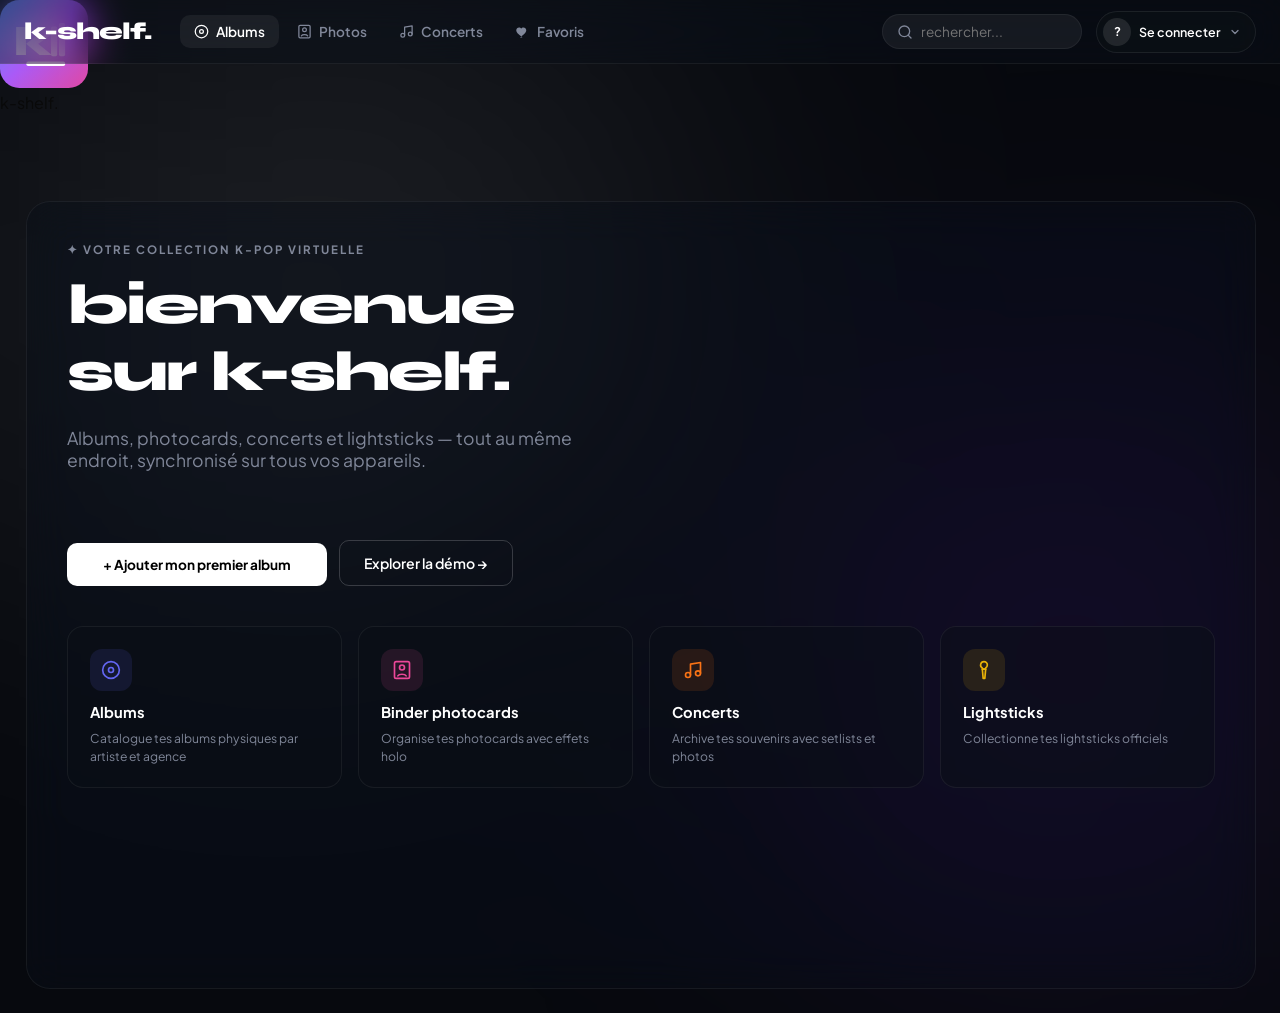
==== index.html @ bcf70cbc "Enhance index.html with SEO and splash screen Added meta tags for SEO and social sharing, including " ====
<!DOCTYPE html>
<html lang="fr">
<head>
  <meta charset="UTF-8">
  <meta name="viewport" content="width=device-width, initial-scale=1.0">
  <title>k-shelf.</title>
  <meta name="description" content="k-shelf — ma collection K-pop virtuelle. Cataloguez vos albums, photocards et concerts, avec vos stats d'écoute et vos badges.">
  <meta name="theme-color" content="#a855f7">

  <!-- Open Graph (aperçu au partage : Discord, WhatsApp, iMessage…) -->
  <meta property="og:type" content="website">
  <meta property="og:title" content="k-shelf.">
  <meta property="og:description" content="Ma collection K-pop virtuelle — albums, photocards, concerts, stats d'écoute et badges.">
  <meta property="og:url" content="https://nonowarwood.github.io/K-Shelf/">
  <meta property="og:image" content="https://nonowarwood.github.io/K-Shelf/Untitled-design.jpeg">
  <meta property="og:site_name" content="k-shelf.">

  <!-- Twitter/X card -->
  <meta name="twitter:card" content="summary_large_image">
  <meta name="twitter:title" content="k-shelf.">
  <meta name="twitter:description" content="Ma collection K-pop virtuelle — albums, photocards, concerts, stats d'écoute et badges.">
  <meta name="twitter:image" content="https://nonowarwood.github.io/K-Shelf/Untitled-design.jpeg">
  <link rel="icon" href="data:image/svg+xml,%3Csvg xmlns='http://www.w3.org/2000/svg' viewBox='0 0 100 100'%3E%3Cdefs%3E%3ClinearGradient id='g' x1='0' y1='0' x2='1' y2='1'%3E%3Cstop offset='0' stop-color='%234f8ef7'/%3E%3Cstop offset='0.5' stop-color='%23a855f7'/%3E%3Cstop offset='1' stop-color='%23e040a0'/%3E%3C/linearGradient%3E%3C/defs%3E%3Crect width='100' height='100' rx='22' fill='url(%23g)'/%3E%3Ctext x='38' y='62' text-anchor='middle' fill='%23fff' font-family='Syne,Arial,sans-serif' font-size='46' font-weight='800'%3Ek%3C/text%3E%3Crect x='58' y='30' width='7' height='34' rx='2' fill='%23fff'/%3E%3Crect x='67' y='26' width='7' height='38' rx='2' fill='%23fff' opacity='0.85'/%3E%3Crect x='30' y='70' width='44' height='5' rx='2' fill='%23fff'/%3E%3C/svg%3E">
  <link href="https://fonts.googleapis.com/css2?family=Plus+Jakarta+Sans:wght@400;500;600;700&family=Syne:wght@700;800&family=Space+Mono:wght@400;700&family=JetBrains+Mono:wght@400;500;700&family=Fraunces:ital,wght@0,300;0,500;0,600;1,400&family=Playfair+Display:wght@500;700;800&display=swap" rel="stylesheet"/>
  <link rel="stylesheet" href="https://unpkg.com/leaflet@1.9.4/dist/leaflet.css"/>
  <script src="https://unpkg.com/leaflet@1.9.4/dist/leaflet.js"></script>
  <link rel="stylesheet" href="style.css">
</head>
<body>

  <!-- ÉCRAN DE CHARGEMENT -->
  <div id="splash-screen">
    <div class="splash-logo">
      <svg viewBox="0 0 100 100" width="88" height="88">
        <defs>
          <linearGradient id="splash-grad" x1="0" y1="0" x2="1" y2="1">
            <stop offset="0" stop-color="#4f8ef7"/>
            <stop offset="0.5" stop-color="#a855f7"/>
            <stop offset="1" stop-color="#e040a0"/>
          </linearGradient>
        </defs>
        <rect width="100" height="100" rx="22" fill="url(#splash-grad)"/>
        <text x="38" y="62" text-anchor="middle" fill="#fff" font-family="Syne,Arial,sans-serif" font-size="46" font-weight="800">k</text>
        <rect x="58" y="30" width="7" height="34" rx="2" fill="#fff"/>
        <rect x="67" y="26" width="7" height="38" rx="2" fill="#fff" opacity="0.85"/>
        <rect x="30" y="70" width="44" height="5" rx="2" fill="#fff"/>
      </svg>
    </div>
    <div class="splash-wordmark">k-shelf.</div>
    <div class="splash-loader"><div class="splash-loader-bar"></div></div>
  </div>

  <!-- AURORA BACKGROUND -->
  <div class="apple-aurora">
    <div class="aurora-blob blob-agency"></div>
    <div class="aurora-blob blob-ambient"></div>
  </div>

  <!-- BOUTON RECHERCHE MOBILE -->
  <button class="mobile-search-btn" id="mobile-search-btn" onclick="toggleMobileSearch()">🔍</button>
  <div class="mobile-search-overlay" id="mobile-search-overlay">
    <input type="text" id="mobile-search-input" data-i18n-placeholder="sidebar.search" placeholder="rechercher un album, un artiste..." oninput="handleSearch(); document.getElementById('album-search').value=this.value;">
    <button onclick="toggleMobileSearch()">✕</button>
  </div>

  <!-- HEADER HORIZONTAL -->
  <header class="app-header" id="app-header">
    <div class="header-left">
      <div class="header-logo" onclick="showHome()">k-shelf.</div>
      <nav class="header-tabs" id="header-tabs">
        <button class="header-tab" data-tab="albums" onclick="switchSidebarTab('albums')">
          <svg viewBox="0 0 24 24" width="15" height="15" fill="none" stroke="currentColor" stroke-width="2" stroke-linecap="round" stroke-linejoin="round"><circle cx="12" cy="12" r="10"/><circle cx="12" cy="12" r="3"/></svg>
          Albums
        </button>
        <button class="header-tab" data-tab="photocards" onclick="switchSidebarTab('photocards')">
          <svg viewBox="0 0 24 24" width="15" height="15" fill="none" stroke="currentColor" stroke-width="2" stroke-linecap="round" stroke-linejoin="round"><rect x="3" y="2" width="18" height="20" rx="2"/><circle cx="12" cy="9" r="3"/><path d="M7 19c1.5-2.5 8.5-2.5 10 0"/></svg>
          Photos
        </button>
        <button class="header-tab" data-tab="concerts" onclick="switchSidebarTab('concerts')">
          <svg viewBox="0 0 24 24" width="15" height="15" fill="none" stroke="currentColor" stroke-width="2" stroke-linecap="round" stroke-linejoin="round"><path d="M9 18V5l12-2v13"/><circle cx="6" cy="18" r="3"/><circle cx="18" cy="16" r="3"/></svg>
          Concerts
        </button>
        <button class="header-tab" data-tab="favorites" onclick="switchSidebarTab('favorites')">
          <svg viewBox="0 0 24 24" width="15" height="15" fill="currentColor"><path d="M12 21.593c-.525-.445-4.783-4.144-6.622-5.672-1.839-1.529-3.378-3.538-3.378-6.021 0-2.583 2.099-4.5 4.5-4.5 1.485 0 2.886.699 3.5 1.706.614-1.007 2.015-1.706 3.5-1.706 2.401 0 4.5 1.917 4.5 4.5 0 2.483-1.539 4.492-3.378 6.021-1.839 1.528-6.097 5.227-6.622 5.672z"/></svg>
          Favoris
        </button>
        <button class="header-tab spotify-feature" data-tab="stats" onclick="showStats()">
          <svg viewBox="0 0 24 24" width="15" height="15" fill="none" stroke="currentColor" stroke-width="2" stroke-linecap="round" stroke-linejoin="round"><line x1="18" y1="20" x2="18" y2="10"/><line x1="12" y1="20" x2="12" y2="4"/><line x1="6" y1="20" x2="6" y2="14"/></svg>
          Stats
        </button>
      </nav>
    </div>

    <div class="header-right">
      <div class="header-search">
        <svg viewBox="0 0 24 24" width="16" height="16" fill="none" stroke="currentColor" stroke-width="2" stroke-linecap="round" stroke-linejoin="round"><circle cx="11" cy="11" r="8"/><path d="m21 21-4.35-4.35"/></svg>
        <input type="text" id="header-search-input" placeholder="rechercher..." oninput="document.getElementById('album-search').value=this.value; handleSearch();"/>
      </div>

      <div class="topbar" id="topbar">
        <div class="profile-dropdown-wrap">
          <button class="profile-btn" id="profile-btn" onclick="toggleProfileDropdown()">
            <div class="profile-avatar" id="profile-avatar-btn">
              <span id="profile-avatar-letter">?</span>
              <img id="profile-avatar-img" src="" alt="" style="display:none">
            </div>
            <span class="profile-name-label" id="profile-name-label">Se connecter</span>
            <svg class="profile-dropdown-chevron" width="12" height="12" viewBox="0 0 24 24" fill="none" stroke="currentColor" stroke-width="2.5" stroke-linecap="round" stroke-linejoin="round"><polyline points="6 9 12 15 18 9"/></svg>
          </button>

          <!-- DROPDOWN MENU -->
          <div class="profile-dropdown-menu" id="profile-dropdown-menu">
        <button class="dropdown-item" onclick="document.getElementById('profile-dropdown-menu').classList.remove('visible'); document.getElementById('profile-modal-overlay').classList.add('visible'); if(window.loadProfileExtraIntoForm) loadProfileExtraIntoForm(); if(window.renderKprofileStats) renderKprofileStats();">
          <svg class="dropdown-item-icon" viewBox="0 0 24 24" width="16" height="16" fill="none" stroke="currentColor" stroke-width="2" stroke-linecap="round" stroke-linejoin="round"><path d="M20 21v-2a4 4 0 0 0-4-4H8a4 4 0 0 0-4 4v2"/><circle cx="12" cy="7" r="4"/></svg>
          <span data-i18n="dropdown.profile">Mon profil</span>
        </button>
        <button class="dropdown-item" onclick="document.getElementById('profile-dropdown-menu').classList.remove('visible'); document.getElementById('settings-overlay').classList.add('visible'); if(window.updateSettingsUI) updateSettingsUI();">
          <svg class="dropdown-item-icon" viewBox="0 0 24 24" width="16" height="16" fill="none" stroke="currentColor" stroke-width="2" stroke-linecap="round" stroke-linejoin="round"><circle cx="12" cy="12" r="3"/><path d="M19.4 15a1.65 1.65 0 0 0 .33 1.82l.06.06a2 2 0 0 1-2.83 2.83l-.06-.06a1.65 1.65 0 0 0-1.82-.33 1.65 1.65 0 0 0-1 1.51V21a2 2 0 0 1-4 0v-.09A1.65 1.65 0 0 0 9 19.4a1.65 1.65 0 0 0-1.82.33l-.06.06a2 2 0 0 1-2.83-2.83l.06-.06A1.65 1.65 0 0 0 4.68 15a1.65 1.65 0 0 0-1.51-1H3a2 2 0 0 1 0-4h.09A1.65 1.65 0 0 0 4.6 9a1.65 1.65 0 0 0-.33-1.82l-.06-.06a2 2 0 0 1 2.83-2.83l.06.06A1.65 1.65 0 0 0 9 4.68a1.65 1.65 0 0 0 1-1.51V3a2 2 0 0 1 4 0v.09a1.65 1.65 0 0 0 1 1.51 1.65 1.65 0 0 0 1.82-.33l.06-.06a2 2 0 0 1 2.83 2.83l-.06.06A1.65 1.65 0 0 0 19.4 9a1.65 1.65 0 0 0 1.51 1H21a2 2 0 0 1 0 4h-.09a1.65 1.65 0 0 0-1.51 1z"/></svg>
          <span data-i18n="dropdown.settings">Paramètres</span>
        </button>
        <div class="dropdown-divider"></div>
        <button class="dropdown-item dropdown-item-danger" onclick="document.getElementById('profile-dropdown-menu').classList.remove('visible'); if(window.signOutUser) signOutUser();">
          <svg class="dropdown-item-icon" viewBox="0 0 24 24" width="16" height="16" fill="none" stroke="currentColor" stroke-width="2" stroke-linecap="round" stroke-linejoin="round"><path d="M9 21H5a2 2 0 0 1-2-2V5a2 2 0 0 1 2-2h4"/><polyline points="16 17 21 12 16 7"/><line x1="21" y1="12" x2="9" y2="12"/></svg>
          <span data-i18n="dropdown.signout">Se déconnecter</span>
        </button>
      </div>
    </div>

    <!-- Bouton connexion (visible seulement si non connecté) -->
    <div class="topbar-logged-out" id="topbar-logged-out">
      <button class="topbar-settings-btn" onclick="openSettings()" title="Paramètres">
        <svg width="16" height="16" viewBox="0 0 24 24" fill="none" stroke="currentColor" stroke-width="2" stroke-linecap="round" stroke-linejoin="round">
          <circle cx="12" cy="12" r="3"/><path d="M19.4 15a1.65 1.65 0 0 0 .33 1.82l.06.06a2 2 0 0 1-2.83 2.83l-.06-.06a1.65 1.65 0 0 0-1.82-.33 1.65 1.65 0 0 0-1 1.51V21a2 2 0 0 1-4 0v-.09A1.65 1.65 0 0 0 9 19.4a1.65 1.65 0 0 0-1.82.33l-.06.06a2 2 0 0 1-2.83-2.83l.06-.06A1.65 1.65 0 0 0 4.68 15a1.65 1.65 0 0 0-1.51-1H3a2 2 0 0 1 0-4h.09A1.65 1.65 0 0 0 4.6 9a1.65 1.65 0 0 0-.33-1.82l-.06-.06a2 2 0 0 1 2.83-2.83l.06.06A1.65 1.65 0 0 0 9 4.68a1.65 1.65 0 0 0 1-1.51V3a2 2 0 0 1 4 0v.09a1.65 1.65 0 0 0 1 1.51 1.65 1.65 0 0 0 1.82-.33l.06-.06a2 2 0 0 1 2.83 2.83l-.06.06A1.65 1.65 0 0 0 19.4 9a1.65 1.65 0 0 0 1.51 1H21a2 2 0 0 1 0 4h-.09a1.65 1.65 0 0 0-1.51 1z"/>
        </svg>
      </button>
      <button class="google-signin-topbar-btn" onclick="(window.signInWithGoogle||function(){setTimeout(()=>window.signInWithGoogle&&window.signInWithGoogle(),800)})()">Se connecter</button>
    </div>

  </header>

  <!-- APP SHELL -->
  <div class="app-fullscreen">

    <!-- SIDEBAR -->
    <aside class="sidebar glass-panel">
      <div class="sidebar-header" onclick="showDashboard()">
        <h1>k-shelf.</h1>
        <p data-i18n="sidebar.subtitle">ma collection virtuelle</p>
      </div>
      <div class="search-box">
        <input type="text" id="album-search" placeholder="rechercher un album, un artiste..." oninput="handleSearch()"/>
      </div>
      <nav class="agency-list" id="sidebar-nav"></nav>
      <div class="mini-player spotify-feature">
        <div class="player-body">
          <div class="player-icon-wrapper">
            <img id="player-cover" src="" alt="Cover" style="display:none; width:100%; height:100%; object-fit:cover; border-radius:8px;">
            <span id="player-emoji">
              <svg width="20" height="20" viewBox="0 0 24 24" fill="none" stroke="currentColor" stroke-width="2" stroke-linecap="round" stroke-linejoin="round"><path d="M9 18V5l12-2v13"/><circle cx="6" cy="18" r="3"/><circle cx="18" cy="16" r="3"/></svg>
            </span>
          </div>
          <div class="player-track-info">
            <span class="track-status" id="track-status">Lecteur Hors-Ligne</span>
            <span class="track-title" id="player-title">Aucun morceau sélectionné</span>
          </div>
        </div>
        <div class="player-progress">
          <div class="progress-bar" id="progress-bar"></div>
        </div>
        <div class="player-controls">
          <button class="player-btn" id="btn-prev" title="Précédent">
            <svg width="16" height="16" viewBox="0 0 24 24" fill="currentColor"><path d="M6 6h2v12H6zm3.5 6l8.5 6V6z"/></svg>
          </button>
          <button class="player-btn play" id="btn-play" title="Lecture">
            <svg id="play-icon" width="18" height="18" viewBox="0 0 24 24" fill="currentColor"><path d="M8 5v14l11-7z"/></svg>
            <svg id="pause-icon" width="18" height="18" viewBox="0 0 24 24" fill="currentColor" style="display:none"><path d="M6 5h4v14H6zm8 0h4v14h-4z"/></svg>
          </button>
          <button class="player-btn" id="btn-next" title="Suivant">
            <svg width="16" height="16" viewBox="0 0 24 24" fill="currentColor"><path d="M16 18h2V6h-2zM6 18l8.5-6L6 6z"/></svg>
          </button>
        </div>
        <button id="spotify-connect-btn" class="spotify-btn" onclick="loginSpotify()">
          <svg width="15" height="15" viewBox="0 0 24 24" fill="currentColor" style="flex-shrink:0"><path d="M12 0C5.4 0 0 5.4 0 12s5.4 12 12 12 12-5.4 12-12S18.66 0 12 0zm5.52 17.34c-.24.36-.66.48-1.02.24-2.82-1.74-6.36-2.1-10.56-1.14-.42.12-.78-.18-.9-.54-.12-.42.18-.78.54-.9 4.56-1.02 8.52-.6 11.64 1.32.42.18.48.66.3 1.02zm1.44-3.3c-.3.42-.84.6-1.26.3-3.24-1.98-8.16-2.58-11.94-1.38-.48.12-1.02-.12-1.14-.6-.12-.48.12-1.02.6-1.14 4.38-1.32 9.78-.66 13.5 1.62.36.18.54.78.24 1.2zm.12-3.36C15.24 8.4 8.82 8.16 5.1 9.3c-.6.18-1.2-.18-1.38-.72-.18-.6.18-1.2.72-1.38 4.32-1.32 11.4-1.02 15.9 1.62.54.3.72 1.02.42 1.56-.3.42-1.02.6-1.56.36z"/></svg>
          <span id="spotify-btn-label">connexion spotify</span>
        </button>
      </div>
    </aside>

    <!-- MAIN CONTENT -->
    <main class="main-content glass-panel" id="main-content"></main>

  </div>

  <!-- PAGE PROFIL (style Kpopping) -->
  <div id="profile-modal-overlay" class="profile-page-overlay">

    <!-- État non connecté -->
    <div id="profile-logged-out" class="profile-page-center">
      <button class="profile-page-close" onclick="closeProfileModal()">✕</button>

      <div class="signin-card">
        <div class="signin-logo">k-shelf.</div>
        <h2 class="signin-title">Bienvenue</h2>
        <p class="signin-sub">Connecte-toi pour retrouver ta collection synchronisée sur tous tes appareils.</p>

        <button class="signin-google-btn" onclick="(window.signInWithGoogle||function(){setTimeout(()=>window.signInWithGoogle&&window.signInWithGoogle(),800)})()">
          <svg width="20" height="20" viewBox="0 0 18 18" xmlns="http://www.w3.org/2000/svg">
            <path d="M17.64 9.2c0-.637-.057-1.251-.164-1.84H9v3.481h4.844c-.209 1.125-.843 2.078-1.796 2.717v2.258h2.908c1.702-1.567 2.684-3.874 2.684-6.615z" fill="#4285F4"/>
            <path d="M9 18c2.43 0 4.467-.806 5.956-2.18l-2.908-2.259c-.806.54-1.837.86-3.048.86-2.344 0-4.328-1.584-5.036-3.711H.957v2.332A8.997 8.997 0 0 0 9 18z" fill="#34A853"/>
            <path d="M3.964 10.71A5.41 5.41 0 0 1 3.682 9c0-.593.102-1.17.282-1.71V4.958H.957A8.996 8.996 0 0 0 0 9c0 1.452.348 2.827.957 4.042l3.007-2.332z" fill="#FBBC05"/>
            <path d="M9 3.58c1.321 0 2.508.454 3.44 1.345l2.582-2.58C13.463.891 11.426 0 9 0A8.997 8.997 0 0 0 .957 4.958L3.964 7.29C4.672 5.163 6.656 3.58 9 3.58z" fill="#EA4335"/>
          </svg>
          Continuer avec Google
        </button>

        <p class="signin-footer">En te connectant, ta collection est sauvegardée en sécurité et synchronisée automatiquement.</p>
      </div>
    </div>

    <!-- État connecté — style Kpopping -->
    <div id="profile-logged-in" class="kprofile-page profile-hidden">

      <button class="profile-page-close kprofile-close" onclick="closeProfileModal()"><span data-i18n="profile.close">✕ Fermer</span></button>

      <!-- Bannière gradient (adaptative au thème) -->
      <div class="kprofile-banner"></div>

      <div class="kprofile-body">

        <!-- COLONNE GAUCHE -->
        <div class="kprofile-left">

          <div class="kprofile-identity-card">
            <div class="kprofile-avatar-wrap">
              <div class="profile-avatar-large" id="profile-avatar-large">
                <span id="profile-large-letter"></span>
                <img id="profile-large-img" src="" alt="" style="display:none; width:100%; height:100%; object-fit:cover; border-radius:16px;">
              </div>
              <label class="kprofile-avatar-edit" for="profile-photo-input">✎</label>
              <input type="file" id="profile-photo-input" accept="image/*" style="display:none" onchange="uploadProfilePhoto(this)">
            </div>

            <input type="text" id="profile-pseudo-input" class="kprofile-name-input" placeholder="Ton pseudo">
            <p class="kprofile-email" id="profile-email-display-text"></p>
            <input type="text" id="profile-email-display" style="display:none">

            <div class="kprofile-fav-row">
              <div class="kprofile-fav-item">
                <span class="kprofile-fav-label">Groupe favori</span>
                <input type="text" id="profile-fav-group" placeholder="NewJeans">
              </div>
              <div class="kprofile-fav-item">
                <span class="kprofile-fav-label">Album favori</span>
                <input type="text" id="profile-fav-album" placeholder="How Sweet">
              </div>
            </div>
          </div>

          <!-- Biases -->
          <div class="kprofile-card">
            <div class="kprofile-card-header">
              <svg class="kprofile-card-icon" viewBox="0 0 24 24" width="18" height="18" fill="#FF5C8A"><path d="M12 21.593c-.525-.445-4.783-4.144-6.622-5.672-1.839-1.529-3.378-3.538-3.378-6.021 0-2.583 2.099-4.5 4.5-4.5 1.485 0 2.886.699 3.5 1.706.614-1.007 2.015-1.706 3.5-1.706 2.401 0 4.5 1.917 4.5 4.5 0 2.483-1.539 4.492-3.378 6.021-1.839 1.528-6.097 5.227-6.622 5.672z"/></svg>
              <span class="kprofile-card-title">Mes biases</span>
              <span class="kprofile-card-count" id="biases-count">0/6</span>
            </div>
            <div id="biases-grid" class="biases-grid"></div>
            <div class="bias-add-row">
              <input type="text" id="bias-name-input" placeholder="Nom (ex: Minji)">
              <input type="text" id="bias-group-input" placeholder="Groupe (ex: NewJeans)">
              <button class="concert-add-url-btn" onclick="addBias()">+ Ajouter</button>
            </div>
          </div>

        </div>

        <!-- COLONNE DROITE -->
        <div class="kprofile-right">

          <!-- Réseaux sociaux -->
          <div class="kprofile-card">
            <div class="kprofile-card-header">
              <svg class="kprofile-card-icon" viewBox="0 0 24 24" width="18" height="18" fill="none" stroke="#6b7280" stroke-width="2" stroke-linecap="round" stroke-linejoin="round"><path d="M10 13a5 5 0 0 0 7.54.54l3-3a5 5 0 0 0-7.07-7.07l-1.72 1.71"/><path d="M14 11a5 5 0 0 0-7.54-.54l-3 3a5 5 0 0 0 7.07 7.07l1.71-1.71"/></svg>
              <span class="kprofile-card-title">Réseaux sociaux</span>
            </div>
            <div class="kprofile-socials-grid">
              <div class="kprofile-social-item">
                <span class="kprofile-social-icon kprofile-icon-yt">
                  <svg viewBox="0 0 24 24" width="14" height="14" fill="#FF0000"><path d="M23.498 6.186a3.016 3.016 0 0 0-2.122-2.136C19.505 3.545 12 3.545 12 3.545s-7.505 0-9.377.505A3.017 3.017 0 0 0 .502 6.186C0 8.07 0 12 0 12s0 3.93.502 5.814a3.016 3.016 0 0 0 2.122 2.136c1.871.505 9.376.505 9.376.505s7.505 0 9.377-.505a3.015 3.015 0 0 0 2.122-2.136C24 15.93 24 12 24 12s0-3.93-.502-5.814zM9.545 15.568V8.432L15.818 12l-6.273 3.568z"/></svg>
                </span>
                <input type="text" id="profile-youtube" placeholder="@nonowarwood">
              </div>
              <div class="kprofile-social-item">
                <span class="kprofile-social-icon kprofile-icon-tt">
                  <svg viewBox="0 0 24 24" width="14" height="14" fill="currentColor"><path d="M19.59 6.69a4.83 4.83 0 0 1-3.77-4.25V2h-3.45v13.67a2.89 2.89 0 0 1-2.88 2.5 2.89 2.89 0 0 1-2.89-2.89 2.89 2.89 0 0 1 2.89-2.89c.28 0 .54.04.79.1V9.01a6.28 6.28 0 0 0-.79-.05 6.34 6.34 0 0 0-6.34 6.34 6.34 6.34 0 0 0 6.34 6.34 6.34 6.34 0 0 0 6.33-6.34V8.83a8.16 8.16 0 0 0 4.77 1.52V6.9a4.85 4.85 0 0 1-1-.21z"/></svg>
                </span>
                <input type="text" id="profile-tiktok" placeholder="@nonowarwood">
              </div>
              <div class="kprofile-social-item">
                <span class="kprofile-social-icon kprofile-icon-pin">
                  <svg viewBox="0 0 24 24" width="14" height="14" fill="#E60023"><path d="M12 0C5.373 0 0 5.373 0 12c0 5.084 3.163 9.426 7.627 11.174-.105-.949-.2-2.405.042-3.441.218-.937 1.407-5.965 1.407-5.965s-.359-.719-.359-1.782c0-1.668.967-2.914 2.171-2.914 1.023 0 1.518.769 1.518 1.69 0 1.029-.655 2.568-.994 3.995-.283 1.194.599 2.169 1.777 2.169 2.133 0 3.772-2.249 3.772-5.495 0-2.873-2.064-4.882-5.012-4.882-3.414 0-5.418 2.561-5.418 5.207 0 1.031.397 2.138.893 2.738a.36.36 0 0 1 .083.345l-.333 1.36c-.053.22-.174.267-.402.161-1.499-.698-2.436-2.889-2.436-4.649 0-3.785 2.75-7.262 7.929-7.262 4.163 0 7.398 2.967 7.398 6.931 0 4.136-2.607 7.464-6.227 7.464-1.216 0-2.359-.632-2.75-1.378l-.748 2.853c-.271 1.043-1.002 2.35-1.492 3.146C9.57 23.812 10.763 24 12 24c6.627 0 12-5.373 12-12S18.627 0 12 0z"/></svg>
                </span>
                <input type="text" id="profile-pinterest" placeholder="nonowarwood">
              </div>
              <div class="kprofile-social-item">
                <span class="kprofile-social-icon kprofile-icon-kp">
                  <svg viewBox="0 0 24 24" width="14" height="14" fill="none"><circle cx="12" cy="12" r="12" fill="#FF5C8A"/><path d="M7 12.5c0-2.76 2.24-5 5-5s5 2.24 5 5-2.24 5-5 5-5-2.24-5-5z" fill="#fff" opacity=".9"/><circle cx="12" cy="12.5" r="2.2" fill="#FF5C8A"/></svg>
                </span>
                <input type="text" id="profile-kpopping" placeholder="nonowarwood">
              </div>
            </div>
          </div>

          <!-- Stats -->
          <div class="kprofile-card">
            <div class="kprofile-card-header">
              <svg class="kprofile-card-icon" viewBox="0 0 24 24" width="18" height="18" fill="none" stroke="#6b7280" stroke-width="2" stroke-linecap="round" stroke-linejoin="round"><line x1="18" y1="20" x2="18" y2="10"/><line x1="12" y1="20" x2="12" y2="4"/><line x1="6" y1="20" x2="6" y2="14"/></svg>
              <span class="kprofile-card-title">Ma collection</span>
            </div>
            <div class="kprofile-stats-grid" id="kprofile-stats-grid"></div>
          </div>

        </div>
      </div>

      <!-- Bouton sauvegarder flottant -->
      <div class="kprofile-save-bar">
        <button class="add-submit-btn" onclick="saveProfile()"><span data-i18n="profile.save">Sauvegarder les modifications</span></button>
      </div>

    </div>
  </div>

    <!-- MODAL AJOUT ALBUM -->
  <div id="add-modal-overlay" class="add-modal-overlay" onclick="closeAddModal(event)">
    <div class="add-modal glass-panel">
      <button class="modal-close" onclick="closeAddModal()">✕</button>
      <h2 class="add-modal-title">Ajouter un album</h2>
      <div class="add-form">
        <div class="add-form-group">
          <label>Titre de l'album *</label>
          <input type="text" id="add-title" placeholder="NewJeans - How Sweet (Minji ver.)">
        </div>
        <div class="add-form-row">
          <div class="add-form-group">
            <label>Artiste *</label>
            <input type="text" id="add-artist" placeholder="NewJeans">
          </div>
          <div class="add-form-group">
            <label>Agency *</label>
            <select id="add-agency">
              <option value="HYBE">HYBE</option>
              <option value="SM Entertainment">SM Entertainment</option>
              <option value="JYP Entertainment">JYP Entertainment</option>
              <option value="YG Entertainment">YG Entertainment</option>
              <option value="The Black Label">The Black Label</option>
              <option value="Autres / Indés">Autres / Indés</option>
            </select>
          </div>
        </div>
        <div class="add-form-group">
          <label>URL de la cover</label>
          <input type="text" id="add-img" placeholder="https://...">
        </div>
        <div class="add-form-group">
          <label>Année de sortie</label>
          <input type="number" id="add-year" placeholder="2024" min="1990" max="2030">
        </div>
        <div class="add-form-group">
          <button type="button" class="spotify-autofill-btn" id="spotify-autofill-btn" onclick="autofillFromSpotify()">✦ Récupérer via Spotify</button>
          <p class="spotify-autofill-status" id="spotify-autofill-status" style="display:none"></p>
        </div>
        <div id="add-preview" class="add-preview" style="display:none">
          <img id="add-preview-img" src="" alt="preview">
        </div>
        <div id="add-error" class="add-error" style="display:none"></div>
        <button class="add-submit-btn" onclick="submitAddAlbum()">Ajouter à ma collection</button>
      </div>
    </div>
  </div>

  <!-- MODAL FICHE ALBUM (injecté dynamiquement) -->

  <!-- MODAL AJOUT PHOTOCARD -->
  <div id="add-photocard-modal" class="add-modal-overlay" onclick="if(event.target===this)closeAddPhotocard()">
    <div class="add-modal glass-panel">
      <button class="modal-close" onclick="closeAddPhotocard()">✕</button>
      <h2 class="add-modal-title">Ajouter une photocard</h2>
      <div class="add-form">
        <div class="add-form-row">
          <div class="add-form-group">
            <label>Artiste *</label>
            <input type="text" id="pc-artist" placeholder="NewJeans">
          </div>
          <div class="add-form-group">
            <label>Membre</label>
            <input type="text" id="pc-member" placeholder="Minji">
          </div>
        </div>
        <div class="add-form-group">
          <label>Album d'origine</label>
          <input type="text" id="pc-album" placeholder="How Sweet">
        </div>
        <div class="add-form-group">
          <label>Image — upload</label>
          <input type="file" id="pc-img-file" accept="image/*" class="pc-file-input">
        </div>
        <div class="add-form-group">
          <label>ou URL de l'image</label>
          <input type="text" id="pc-img-url" placeholder="https://...">
        </div>
        <img id="pc-img-preview" src="" alt="preview" class="pc-img-preview" style="display:none">
        <div class="add-form-group">
          <label>Statut</label>
          <div class="add-status-toggle">
            <button class="status-toggle-btn active" id="pc-toggle-owned" onclick="setPcStatus('owned')">● Possédée</button>
            <button class="status-toggle-btn" id="pc-toggle-favorite" onclick="setPcStatus('favorite')">★ Favori</button>
          </div>
        </div>
        <div id="pc-error" class="add-error" style="display:none"></div>
        <button class="add-submit-btn" onclick="submitAddPhotocard()">Ajouter au binder</button>
      </div>
    </div>
  </div>

  <!-- MODAL SETTINGS -->
  <div id="settings-overlay" class="settings-overlay" onclick="if(event.target===this)closeSettings()">
    <div class="settings-panel glass-panel">
      <div class="settings-header">
        <h2 class="settings-title">paramètres</h2>
        <button class="modal-close" onclick="closeSettings()">✕</button>
      </div>

      <!-- THÈMES -->
      <div class="settings-section">
        <h3 class="settings-section-title">Thème</h3>
        <div class="theme-cards">

          <div class="theme-card" data-theme="dark" onclick="applyTheme('dark')">
            <div class="theme-preview theme-preview-dark">
              <div class="tp-sidebar"></div>
              <div class="tp-main">
                <div class="tp-card"></div>
                <div class="tp-card"></div>
                <div class="tp-card"></div>
              </div>
            </div>
            <div class="theme-card-info">
              <span class="theme-card-name">Dark</span>
              <span class="theme-card-label">Glassmorphism</span>
            </div>
            <div class="theme-check">✓</div>
          </div>

          <div class="theme-card" data-theme="grid" onclick="applyTheme('grid')">
            <div class="theme-preview theme-preview-grid">
              <div class="tp-sidebar"></div>
              <div class="tp-main tp-grid-lines">
                <div class="tp-card"></div>
                <div class="tp-card"></div>
                <div class="tp-card"></div>
              </div>
            </div>
            <div class="theme-card-info">
              <span class="theme-card-name">Grid</span>
              <span class="theme-card-label">Editorial</span>
            </div>
            <div class="theme-check">✓</div>
          </div>

          <div class="theme-card" data-theme="editorial" onclick="applyTheme('editorial')">
            <div class="theme-preview theme-preview-editorial">
              <div class="tp-sidebar"></div>
              <div class="tp-main">
                <div class="tp-card"></div>
                <div class="tp-card"></div>
                <div class="tp-card"></div>
              </div>
            </div>
            <div class="theme-card-info">
              <span class="theme-card-name">Editorial</span>
              <span class="theme-card-label">Blanc & Noir</span>
            </div>
            <div class="theme-check">✓</div>
          </div>

          <div class="theme-card" data-theme="lemontang" onclick="applyTheme('lemontang')">
            <div class="theme-preview theme-preview-lemontang">
              <div class="tp-sidebar"></div>
              <div class="tp-main">
                <div class="tp-card"></div>
                <div class="tp-card"></div>
                <div class="tp-card"></div>
              </div>
            </div>
            <div class="theme-card-info">
              <span class="theme-card-name">LemonTang</span>
              <span class="theme-card-label">Y2K Frutiger Aero</span>
            </div>
            <div class="theme-check">✓</div>
          </div>

          <div class="theme-card" data-theme="chatgpt" onclick="applyTheme('chatgpt')">
            <div class="theme-preview theme-preview-chatgpt">
              <div class="tp-sidebar"></div>
              <div class="tp-main">
                <div class="tp-card"></div>
                <div class="tp-card"></div>
                <div class="tp-card"></div>
              </div>
            </div>
            <div class="theme-card-info">
              <span class="theme-card-name">ChatGPT</span>
              <span class="theme-card-label">Dark Minimal</span>
            </div>
            <div class="theme-check">✓</div>
          </div>

          <div class="theme-card" data-theme="kpopping" onclick="applyTheme('kpopping')">
            <div class="theme-preview theme-preview-kpopping">
              <div class="tp-sidebar"></div>
              <div class="tp-main">
                <div class="tp-card"></div>
                <div class="tp-card"></div>
                <div class="tp-card"></div>
              </div>
            </div>
            <div class="theme-card-info">
              <span class="theme-card-name">Kpopping</span>
              <span class="theme-card-label">K-pop Coloré</span>
            </div>
            <div class="theme-check">✓</div>
          </div>

        </div>
      </div>


      <!-- ANIMATIONS -->
      <div class="settings-section">
        <h3 class="settings-section-title">Animations</h3>
        <label class="toggle-row">
          <span class="toggle-label">Activer les animations</span>
          <div class="toggle-switch">
            <input type="checkbox" id="anim-toggle" checked onchange="applyAnimations(this.checked)">
            <span class="toggle-knob"></span>
          </div>
        </label>
      </div>

      <!-- IMAGE FOND LEMONTANG -->
      <div class="settings-section" id="lemontang-bg-section" style="display:none">
        <h3 class="settings-section-title">Image de fond LemonTang</h3>
        <input type="file" id="lemontang-bg-file" accept="image/*" class="pc-file-input" onchange="uploadLemonTangBg(this)">
        <p class="settings-hint">Ajoute une photo du groupe pour l'arrière-plan du thème LemonTang.</p>
      </div>

      <!-- DONNÉES -->
      <div class="settings-section">
        <h3 class="settings-section-title">Données</h3>
        <button class="reset-collection-btn" onclick="loadDemoCollection(); closeSettings();">
          ✦ Charger la collection démo
        </button>
        <p class="settings-hint">Charge 28 albums de démonstration pour explorer l'interface. Connecte-toi pour ta vraie collection.</p>
        <button class="reset-collection-btn danger" style="margin-top:14px" onclick="clearCollection()">
          🗑 Vider ma collection
        </button>
        <p class="settings-hint">Supprime définitivement tous tes albums. Cette action est irréversible.</p>
      </div>

    </div>
  </div>

  <audio id="local-audio-player"></audio>

  <!-- FIREBASE -->
  <script src="themes.js"></script>
  <script type="module" src="firebase.js"></script>
  <script src="script.js"></script>
</body>
</html>
---- style.css ----
:root {
  --dynamic-agency-color: #ffffff;
}

* {
  box-sizing: border-box;
  margin: 0;
  padding: 0;
}

body {
  font-family: var(--font-body, 'Plus Jakarta Sans', sans-serif);
  width: 100vw;
  height: 100vh;
  overflow: hidden;
  background: var(--bg, #07090e);
  transition: background 0.4s ease;
}

/* BACKGROUND AURORA ADAPTATIF APPLE */
.apple-aurora {
  position: fixed;
  top: 0;
  left: 0;
  width: 100%;
  height: 100%;
  z-index: 1;
  overflow: hidden;
  filter: blur(150px);
  pointer-events: none;
}

.aurora-blob {
  position: absolute;
  border-radius: 50%;
  opacity: 0.45;
  animation: fluidMove 20s infinite alternate ease-in-out;
}

.blob-agency {
  width: 800px;
  height: 800px;
  background: var(--dynamic-agency-color);
  top: -20%;
  left: -10%;
  transition: background 0.8s cubic-bezier(0.16, 1, 0.3, 1);
}

.blob-ambient {
  width: 600px;
  height: 600px;
  background: rgba(147, 51, 234, 0.3);
  bottom: -10%;
  right: -10%;
  animation-delay: -5s;
}

@keyframes fluidMove {
  0% { transform: translate(0, 0) scale(1) rotate(0deg); }
  50% { transform: translate(80px, -60px) scale(1.1) rotate(90deg); }
  100% { transform: translate(-40px, 40px) scale(0.9) rotate(180deg); }
}

/* STRUCTURE ET INTERFACE SKELETON */
.app-fullscreen {
  position: relative;
  z-index: 2;
  display: flex;
  width: 100vw;
  height: 100vh;
  padding: 24px;
  gap: 24px;
}

.glass-panel {
  background: var(--surface, rgba(13, 17, 23, 0.45));
  backdrop-filter: var(--blur, blur(20px) saturate(190%));
  -webkit-backdrop-filter: var(--blur, blur(20px) saturate(190%));
  border: 1px solid var(--border, rgba(255, 255, 255, 0.06));
  border-radius: var(--radius-panel, 24px);
}

/* SIDEBAR ET MINI PLAYER */
.sidebar {
  width: 320px;
  display: flex;
  flex-direction: column;
  padding: 32px 24px;
  flex-shrink: 0;
}

.sidebar-header {
  cursor: pointer;
  margin-bottom: 32px;
}

.sidebar-header h1 {
  font-family: var(--font-display, 'Syne', sans-serif);
  font-size: 2.2rem;
  font-weight: var(--font-weight-display, 800);
  letter-spacing: var(--letter-spacing-display, -1.5px);
  text-transform: var(--text-transform-display, none);
  background: linear-gradient(135deg, var(--text-primary, #fff) 30%, rgba(255,255,255,0.5));
  -webkit-background-clip: text;
  -webkit-text-fill-color: transparent;
}

.sidebar-header p {
  font-size: 0.8rem;
  color: #808799;
  font-weight: 500;
  margin-top: 2px;
}

.search-box {
  margin-bottom: 28px;
}

.search-box input {
  width: 100%;
  padding: 14px 18px;
  background: rgba(255, 255, 255, 0.04);
  border: 1px solid rgba(255, 255, 255, 0.06);
  border-radius: var(--radius-pill, 14px);
  color: #ffffff;
  font-family: inherit;
  font-size: 0.85rem;
  transition: all 0.3s cubic-bezier(0.16, 1, 0.3, 1);
}

.search-box input:focus {
  outline: none;
  background: rgba(255, 255, 255, 0.08);
  border-color: rgba(255, 255, 255, 0.2);
  box-shadow: 0 0 0 1px rgba(255,255,255,0.1);
}

.agency-list {
  flex: 1;
  overflow-y: auto;
  padding-right: 4px;
  margin-bottom: 24px;
}

.agency-list::-webkit-scrollbar { width: 4px; }
.agency-list::-webkit-scrollbar-thumb { background: rgba(255,255,255,0.1); border-radius: 10px; }

.agency-section {
  margin-bottom: 24px;
}

.agency-title {
  font-size: 0.7rem;
  font-weight: 700;
  text-transform: uppercase;
  letter-spacing: 1.5px;
  margin-bottom: 12px;
  opacity: 0.9;
  transition: color 0.4s;
}

.artist-list {
  display: flex;
  flex-direction: column;
  gap: 4px;
}

.artist-item {
  padding: 10px 14px;
  border-radius: 10px;
  color: #a0a6b5;
  font-size: 0.9rem;
  font-weight: 500;
  cursor: pointer;
  transition: all 0.2s ease;
}

.artist-item:hover {
  background: rgba(255, 255, 255, 0.04);
  color: #ffffff;
  transform: translateX(4px);
}

.artist-item.active {
  background: rgba(255, 255, 255, 0.08);
  color: #ffffff;
  font-weight: 600;
  box-shadow: inset 0 1px 0 rgba(255,255,255,0.05);
}

.mini-player {
  background: rgba(255, 255, 255, 0.03);
  border: 1px solid rgba(255, 255, 255, 0.05);
  border-radius: 18px;
  padding: 16px;
  display: flex;
  flex-direction: column;
  gap: 12px;
}

.player-body {
  display: flex;
  align-items: center;
  gap: 12px;
}

.player-icon-wrapper {
  font-size: 1.3rem;
  display: flex;
  align-items: center;
  justify-content: center;
  width: 40px;
  height: 40px;
  overflow: hidden;
  flex-shrink: 0;
}

.player-track-info {
  display: flex;
  flex-direction: column;
  overflow: hidden;
}

.track-status {
  font-size: 0.65rem;
  text-transform: uppercase;
  letter-spacing: 0.5px;
  color: #808799;
}

.track-title {
  font-size: 0.85rem;
  font-weight: 600;
  color: #ffffff;
  white-space: nowrap;
  overflow: hidden;
  text-overflow: ellipsis;
}

.player-progress {
  height: 4px;
  background: rgba(255,255,255,0.08);
  border-radius: 2px;
  overflow: hidden;
}

.progress-bar {
  width: 0%;
  height: 100%;
  background: var(--dynamic-agency-color, #ffffff);
  border-radius: 2px;
  transition: width 0.1s linear, background 0.4s;
}

.player-controls {
  display: flex;
  justify-content: center;
  gap: 20px;
}

.player-btn {
  background: none;
  border: none;
  color: #a0a6b5;
  font-size: 1.1rem;
  cursor: pointer;
  transition: all 0.2s;
}

.player-btn:hover {
  color: #ffffff;
  transform: scale(1.15);
}

.player-btn.play {
  font-size: 1.3rem;
  color: #ffffff;
}

.spotify-btn {
  width: 100%;
  padding: 10px;
  background: #1db954;
  border: none;
  border-radius: var(--radius-btn, 10px);
  color: #ffffff;
  font-family: inherit;
  font-size: 0.75rem;
  font-weight: 700;
  text-transform: uppercase;
  letter-spacing: 0.5px;
  cursor: pointer;
  transition: all 0.2s;
  margin-top: 4px;
}

.spotify-btn:hover {
  transform: translateY(-1px);
  filter: brightness(1.1);
}

/* CONTENU PRINCIPAL GRILLE D'ALBUMS */
.main-content {
  flex: 1;
  padding: 40px;
  overflow-y: auto;
}

.main-content::-webkit-scrollbar { width: 6px; }
.main-content::-webkit-scrollbar-thumb { background: rgba(255,255,255,0.08); border-radius: 10px; }

.animate-fade {
  animation: fadeIn 0.5s cubic-bezier(0.16, 1, 0.3, 1) forwards;
}

@keyframes fadeIn {
  from { opacity: 0; transform: translateY(10px); }
  to { opacity: 1; transform: translateY(0); }
}

/* MODE DASHBOARD ACCUEIL */
.welcome-title {
  font-family: var(--font-display, 'Syne', sans-serif);
  font-size: 3.5rem;
  font-weight: var(--font-weight-display, 800);
  letter-spacing: var(--letter-spacing-display, -2px);
  text-transform: var(--text-transform-display, none);
  margin-bottom: 8px;
  color: var(--text-primary, #fff);
}

.welcome-desc {
  color: #808799;
  font-size: 1.1rem;
  margin-bottom: 48px;
}

.stats-grid {
  display: grid;
  grid-template-columns: repeat(3, 1fr);
  gap: 40px;
  max-width: 800px;
  border-top: 1px solid rgba(255, 255, 255, 0.1);
  padding-top: 32px;
}

.stat-number {
  font-family: 'Syne', sans-serif;
  font-size: 3rem;
  font-weight: 700;
  color: #ffffff;
}

.stat-label {
  font-size: 0.85rem;
  text-transform: uppercase;
  letter-spacing: 1px;
  color: #808799;
  font-weight: 600;
}

/* BANNIERE ARTISTE ET GRILLE */
.artist-view-header {
  margin-bottom: 40px;
}

.breadcrumbs {
  font-size: 0.75rem;
  font-weight: 600;
  text-transform: uppercase;
  letter-spacing: 1px;
  color: #808799;
  margin-bottom: 8px;
}

.artist-main-title {
  font-family: var(--font-display, 'Syne', sans-serif);
  font-size: 3.5rem;
  font-weight: var(--font-weight-display, 800);
  letter-spacing: var(--letter-spacing-display, -2px);
  text-transform: var(--text-transform-display, none);
  color: var(--text-primary, #fff);
  margin-bottom: 4px;
}

.album-total-count {
  font-size: 0.9rem;
  color: #808799;
}

.albums-display-grid {
  display: grid;
  grid-template-columns: repeat(auto-fill, minmax(200px, 1fr));
  gap: 32px;
}

.album-card {
  display: flex;
  flex-direction: column;
  gap: 14px;
}

.album-media-wrapper {
  position: relative;
  width: 100%;
  padding-top: 100%;
  border-radius: var(--radius-card, 16px);
  overflow: hidden;
  background: #141923;
  box-shadow: var(--card-shadow, 0 12px 40px rgba(0,0,0,0.3));
  outline: var(--card-border, none);
  outline-offset: -1px;
  transition: transform 0.3s cubic-bezier(0.16, 1, 0.3, 1);
  isolation: isolate;
}

.album-card:hover .album-media-wrapper {
  transform: translateY(-6px);
}

.album-artwork {
  position: absolute;
  inset: 0;
  width: 100%;
  height: 100%;
  object-fit: cover;
  object-position: center;
  display: block;
  border-radius: 0;
  vertical-align: bottom;
  line-height: 0;
}

.album-artwork-placeholder {
  position: absolute;
  inset: 0;
  display: flex;
  align-items: center;
  justify-content: center;
  font-size: 2.5rem;
  background: #141923;
}

.album-meta-header {
  display: flex;
  justify-content: space-between;
  align-items: flex-start;
  gap: 12px;
}

.album-title-text {
  font-size: 0.9rem;
  font-weight: 600;
  color: #ffffff;
  line-height: 1.4;
  flex: 1;
}

.status-badge {
  font-size: 0.65rem;
  font-weight: 700;
  text-transform: uppercase;
  letter-spacing: 0.5px;
  padding: 4px 8px;
  border-radius: var(--radius-pill, 4px);
  white-space: nowrap;
  cursor: pointer;
  user-select: none;
  transition: all 0.2s ease;
}

.status-badge:hover {
  transform: scale(1.08);
  filter: brightness(1.2);
}

.status-badge.owned {
  background: rgba(52, 211, 153, 0.12);
  color: #34d399;
}

.status-badge.wishlist {
  background: rgba(245, 158, 11, 0.12);
  color: #f59e0b;
}

.agency-tag {
  font-size: 0.65rem;
  font-weight: 600;
  text-transform: uppercase;
  letter-spacing: 0.5px;
  color: var(--dynamic-agency-color);
  transition: color 0.4s;
}

/* DASHBOARD STATS */
.stats-grid {
  display: grid;
  grid-template-columns: repeat(3, 1fr);
  gap: 40px;
  max-width: 800px;
  border-top: 1px solid rgba(255, 255, 255, 0.1);
  padding-top: 32px;
}

.stat-card {
  animation: fadeIn 0.6s cubic-bezier(0.16, 1, 0.3, 1) forwards;
}

.stat-card:nth-child(2) { animation-delay: 0.1s; }
.stat-card:nth-child(3) { animation-delay: 0.2s; }

.no-result {
  color: #808799;
  grid-column: 1 / -1;
  text-align: center;
  padding: 40px 0;
}

/* FOOTER CARTE ALBUM — agency tag + bouton Spotify */
.album-card-footer {
  display: flex;
  align-items: center;
  justify-content: space-between;
  gap: 8px;
}

/* BOUTON ÉCOUTER SUR SPOTIFY */
.spotify-album-btn {
  display: inline-flex;
  align-items: center;
  gap: 4px;
  padding: 4px 10px;
  background: rgba(29, 185, 84, 0.1);
  border: 1px solid rgba(29, 185, 84, 0.25);
  border-radius: 6px;
  color: #1db954;
  font-family: inherit;
  font-size: 0.65rem;
  font-weight: 700;
  text-transform: uppercase;
  letter-spacing: 0.5px;
  cursor: pointer;
  white-space: nowrap;
  transition: all 0.2s cubic-bezier(0.16, 1, 0.3, 1);
  flex-shrink: 0;
}

.spotify-album-btn:hover {
  background: rgba(29, 185, 84, 0.2);
  border-color: rgba(29, 185, 84, 0.5);
  transform: translateY(-1px);
  box-shadow: 0 4px 12px rgba(29, 185, 84, 0.15);
}

/* ==========================================
   MODAL FICHE ALBUM
   ========================================== */

#album-modal-overlay {
  position: fixed;
  inset: 0;
  z-index: 1000;
  background: rgba(0, 0, 0, 0.7);
  backdrop-filter: blur(12px);
  -webkit-backdrop-filter: blur(12px);
  display: flex;
  align-items: center;
  justify-content: center;
  opacity: 0;
  transition: opacity 0.3s cubic-bezier(0.16, 1, 0.3, 1);
  padding: 24px;
}

#album-modal-overlay.visible {
  opacity: 1;
}

.album-modal {
  background: var(--surface, rgba(13, 17, 23, 0.92));
  border: 1px solid var(--border, rgba(255, 255, 255, 0.08));
  border-radius: var(--radius-panel, 28px);
  width: 100%;
  max-width: 860px;
  max-height: 88vh;
  overflow: hidden;
  position: relative;
  transform: translateY(20px) scale(0.97);
  transition: transform 0.35s cubic-bezier(0.16, 1, 0.3, 1);
  box-shadow: 0 40px 100px rgba(0, 0, 0, 0.6);
}

#album-modal-overlay.visible .album-modal {
  transform: translateY(0) scale(1);
}

.modal-close {
  position: absolute;
  top: 20px;
  right: 20px;
  z-index: 10;
  background: rgba(255, 255, 255, 0.07);
  border: 1px solid rgba(255, 255, 255, 0.1);
  border-radius: 50%;
  width: 36px;
  height: 36px;
  color: #808799;
  font-size: 0.85rem;
  cursor: pointer;
  display: flex;
  align-items: center;
  justify-content: center;
  transition: all 0.2s;
}

.modal-close:hover {
  background: rgba(255, 255, 255, 0.12);
  color: #fff;
}

/* Loading state */
.modal-loading {
  display: flex;
  flex-direction: column;
  align-items: center;
  justify-content: center;
  gap: 16px;
  padding: 80px 40px;
  color: #808799;
  font-size: 0.85rem;
}

.modal-spinner {
  width: 32px;
  height: 32px;
  border: 2px solid rgba(255,255,255,0.08);
  border-top-color: #1db954;
  border-radius: 50%;
  animation: spin 0.8s linear infinite;
}

@keyframes spin {
  to { transform: rotate(360deg); }
}

/* Layout intérieur */
.modal-inner {
  display: flex;
  height: 100%;
  max-height: 88vh;
}

.modal-left {
  width: 260px;
  flex-shrink: 0;
  padding: 36px 28px;
  display: flex;
  flex-direction: column;
  gap: 20px;
  border-right: 1px solid rgba(255, 255, 255, 0.05);
  background: rgba(0, 0, 0, 0.2);
}

.modal-cover-wrapper {
  width: 100%;
  aspect-ratio: 1;
  border-radius: 16px;
  overflow: hidden;
  box-shadow: 0 20px 50px rgba(0, 0, 0, 0.5);
}

.modal-cover {
  width: 100%;
  height: 100%;
  object-fit: cover;
  display: block;
}

.modal-cover-placeholder {
  width: 100%;
  height: 100%;
  background: #141923;
  display: flex;
  align-items: center;
  justify-content: center;
  font-size: 3rem;
}

.modal-meta-block {
  display: flex;
  flex-direction: column;
  gap: 10px;
}

.modal-spotify-link {
  display: block;
  font-size: 0.75rem;
  font-weight: 600;
  color: #1db954;
  text-decoration: none;
  letter-spacing: 0.3px;
  transition: opacity 0.2s;
}

.modal-spotify-link:hover { opacity: 0.75; }

.modal-play-btn {
  width: 100%;
  padding: 10px;
  background: #1db954;
  border: none;
  border-radius: 10px;
  color: #000;
  font-family: inherit;
  font-size: 0.8rem;
  font-weight: 700;
  cursor: pointer;
  transition: all 0.2s;
  margin-top: 2px;
}

.modal-play-btn:hover {
  filter: brightness(1.1);
  transform: translateY(-1px);
}

/* Colonne droite */
.modal-right {
  flex: 1;
  overflow-y: auto;
  padding: 36px 36px 36px 32px;
  display: flex;
  flex-direction: column;
  gap: 24px;
}

.modal-right::-webkit-scrollbar { width: 4px; }
.modal-right::-webkit-scrollbar-thumb { background: rgba(255,255,255,0.08); border-radius: 10px; }

.modal-header { display: flex; flex-direction: column; gap: 4px; }

.modal-agency {
  font-size: 0.65rem;
  font-weight: 700;
  text-transform: uppercase;
  letter-spacing: 1.5px;
  color: var(--dynamic-agency-color);
}

.modal-title {
  font-family: var(--font-display, 'Syne', sans-serif);
  font-size: 2rem;
  font-weight: var(--font-weight-display, 800);
  letter-spacing: var(--letter-spacing-display, -1px);
  text-transform: var(--text-transform-display, none);
  color: var(--text-primary, #fff);
  line-height: 1.1;
}

.modal-artist {
  font-size: 0.9rem;
  color: #808799;
  font-weight: 500;
}

/* Stats */
.modal-stats {
  display: flex;
  gap: 28px;
  padding: 16px 0;
  border-top: 1px solid rgba(255,255,255,0.05);
  border-bottom: 1px solid rgba(255,255,255,0.05);
}

.modal-stat {
  display: flex;
  flex-direction: column;
  gap: 2px;
}

.modal-stat-value {
  font-family: 'Syne', sans-serif;
  font-size: 1.6rem;
  font-weight: 700;
  color: #fff;
  line-height: 1;
}

.modal-stat-label {
  font-size: 0.65rem;
  text-transform: uppercase;
  letter-spacing: 1px;
  color: #808799;
  font-weight: 600;
}

.modal-label-line {
  font-size: 0.8rem;
  color: #808799;
  font-weight: 500;
}

.modal-genres {
  font-size: 0.75rem;
  color: #a0a6b5;
  font-weight: 500;
  font-style: italic;
}

/* Tracklist */
.modal-section-title {
  font-size: 0.7rem;
  font-weight: 700;
  text-transform: uppercase;
  letter-spacing: 1.5px;
  color: #808799;
  margin-bottom: 12px;
}

.modal-tracks-container {
  display: flex;
  flex-direction: column;
  gap: 2px;
}

.modal-track {
  display: flex;
  align-items: center;
  gap: 14px;
  padding: 8px 10px;
  border-radius: 8px;
  transition: background 0.15s;
}

.modal-track:hover { background: rgba(255,255,255,0.04); }

.modal-track-num {
  font-size: 0.75rem;
  color: #808799;
  width: 18px;
  text-align: right;
  flex-shrink: 0;
}

.modal-track-name {
  font-size: 0.85rem;
  color: #fff;
  font-weight: 500;
  flex: 1;
}

.modal-track-dur {
  font-size: 0.75rem;
  color: #808799;
  flex-shrink: 0;
  font-variant-numeric: tabular-nums;
}

.modal-no-spotify {
  font-size: 0.8rem;
  color: #808799;
  font-style: italic;
  padding: 8px 0;
}

/* Rendre les cards cliquables visuellement */
.album-card {
  cursor: pointer;
}

/* ==========================================
   OVERLAY SPOTIFY SUR LA COVER
   ========================================== */

.card-spotify-overlay {
  position: absolute;
  inset: 0;
  background: rgba(0, 0, 0, 0.55);
  display: flex;
  align-items: center;
  justify-content: center;
  border-radius: 16px;
  opacity: 0;
  transition: opacity 0.2s ease;
}

.album-card:hover .card-spotify-overlay {
  opacity: 1;
}

.card-spotify-overlay span {
  display: inline-flex;
  align-items: center;
  gap: 6px;
  padding: 8px 16px;
  background: #1db954;
  color: #000;
  font-family: inherit;
  font-size: 0.75rem;
  font-weight: 700;
  text-transform: uppercase;
  letter-spacing: 0.8px;
  border-radius: 20px;
  pointer-events: none;
}

/* covers : règles consolidées plus haut */

/* ==========================================
   MODAL AJOUT ALBUM
   ========================================== */

.add-modal-overlay {
  position: fixed;
  inset: 0;
  z-index: 900;
  background: rgba(0,0,0,0.7);
  backdrop-filter: blur(12px);
  -webkit-backdrop-filter: blur(12px);
  display: flex;
  align-items: center;
  justify-content: center;
  padding: 24px;
  opacity: 0;
  pointer-events: none;
  transition: opacity 0.3s cubic-bezier(0.16, 1, 0.3, 1);
}

.add-modal-overlay.visible {
  opacity: 1;
  pointer-events: all;
}

.add-modal {
  width: 100%;
  max-width: 520px;
  padding: 36px;
  position: relative;
  transform: translateY(16px) scale(0.97);
  transition: transform 0.35s cubic-bezier(0.16, 1, 0.3, 1);
}

.add-modal-overlay.visible .add-modal {
  transform: translateY(0) scale(1);
}

.add-modal-title {
  font-family: 'Syne', sans-serif;
  font-size: 1.6rem;
  font-weight: 800;
  color: #fff;
  letter-spacing: -0.5px;
  margin-bottom: 28px;
}

.add-form {
  display: flex;
  flex-direction: column;
  gap: 18px;
}

.add-form-row {
  display: grid;
  grid-template-columns: 1fr 1fr;
  gap: 14px;
}

.add-form-group {
  display: flex;
  flex-direction: column;
  gap: 6px;
}

.add-form-group label {
  font-size: 0.7rem;
  font-weight: 700;
  text-transform: uppercase;
  letter-spacing: 1px;
  color: #808799;
}

.add-form-group input,
.add-form-group select {
  padding: 11px 14px;
  background: rgba(255,255,255,0.04);
  border: 1px solid rgba(255,255,255,0.08);
  border-radius: 10px;
  color: #fff;
  font-family: inherit;
  font-size: 0.85rem;
  transition: all 0.2s;
}

.add-form-group input:focus,
.add-form-group select:focus {
  outline: none;
  background: rgba(255,255,255,0.08);
  border-color: rgba(255,255,255,0.2);
}

.add-form-group select option {
  background: #0d1117;
  color: #fff;
}

.add-status-toggle {
  display: flex;
  gap: 8px;
}

.status-toggle-btn {
  flex: 1;
  padding: 9px;
  background: rgba(255,255,255,0.03);
  border: 1px solid rgba(255,255,255,0.08);
  border-radius: 8px;
  color: #808799;
  font-family: inherit;
  font-size: 0.8rem;
  font-weight: 600;
  cursor: pointer;
  transition: all 0.2s;
}

.status-toggle-btn.active {
  background: rgba(52, 211, 153, 0.1);
  border-color: rgba(52, 211, 153, 0.3);
  color: #34d399;
}

.add-preview {
  width: 80px;
  height: 80px;
  border-radius: 10px;
  overflow: hidden;
  border: 1px solid rgba(255,255,255,0.08);
}

.add-preview img {
  width: 100%;
  height: 100%;
  object-fit: cover;
}

.add-error {
  font-size: 0.8rem;
  color: #f87171;
  padding: 8px 12px;
  background: rgba(248,113,113,0.1);
  border-radius: 8px;
  border: 1px solid rgba(248,113,113,0.2);
}

.add-submit-btn {
  width: 100%;
  padding: 13px;
  background: #fff;
  border: none;
  border-radius: var(--radius-btn, 10px);
  color: #000;
  font-family: inherit;
  font-size: 0.85rem;
  font-weight: 700;
  cursor: pointer;
  transition: all 0.2s;
  margin-top: 4px;
}

.add-submit-btn:hover {
  background: rgba(255,255,255,0.88);
  transform: translateY(-1px);
}

/* ==========================================
   BOUTON AJOUTER DANS LA SIDEBAR
   ========================================== */

.add-album-btn-wrap {
  padding: 12px 0 0;
  border-top: 1px solid rgba(255,255,255,0.05);
  margin-top: 8px;
}

.add-album-nav-btn {
  width: 100%;
  padding: 10px 14px;
  background: rgba(255,255,255,0.04);
  border: 1px dashed rgba(255,255,255,0.12);
  border-radius: var(--radius-btn, 10px);
  color: #808799;
  font-family: inherit;
  font-size: 0.85rem;
  font-weight: 600;
  cursor: pointer;
  transition: all 0.2s;
  text-align: left;
}

.add-album-nav-btn:hover {
  background: rgba(255,255,255,0.07);
  color: #fff;
  border-color: rgba(255,255,255,0.2);
}

.lightstick-nav {
  color: var(--text-secondary) !important;
  font-style: italic;
  opacity: 0.75;
}

/* ==========================================
   LIGHTSTICKS
   ========================================== */

.lightsticks-grid {
  display: grid;
  grid-template-columns: repeat(auto-fill, minmax(130px, 1fr));
  gap: 24px;
}

.lightstick-card {
  display: flex;
  flex-direction: column;
  gap: 10px;
  cursor: default;
}

.lightstick-img-wrapper {
  position: relative;
  width: 100%;
  padding-top: 140%;
  border-radius: 14px;
  overflow: hidden;
  background: rgba(255,255,255,0.02);
  border: 1px solid rgba(255,255,255,0.05);
  box-shadow: 0 8px 30px rgba(0,0,0,0.3);
  transition: transform 0.3s cubic-bezier(0.16,1,0.3,1);
}

.lightstick-card:hover .lightstick-img-wrapper {
  transform: translateY(-5px);
}

.lightstick-img {
  position: absolute;
  top: 0; left: 0;
  width: 100%; height: 100%;
  object-fit: cover;
}

.lightstick-placeholder {
  position: absolute;
  top: 0; left: 0;
  width: 100%; height: 100%;
  display: flex;
  align-items: center;
  justify-content: center;
  font-size: 2rem;
}

.lightstick-name {
  font-size: 0.8rem;
  font-weight: 600;
  color: #fff;
  line-height: 1.3;
}

.lightstick-artist {
  font-size: 0.65rem;
  font-weight: 600;
  text-transform: uppercase;
  letter-spacing: 0.5px;
  color: var(--dynamic-agency-color);
}



/* ==========================================
   BINDER PHOTOCARDS — APPLE PREMIUM
   ========================================== */

.binder-toolbar {
  display: flex;
  align-items: center;
  justify-content: space-between;
  margin-bottom: 28px;
  gap: 16px;
  flex-wrap: wrap;
}

.binder-filters {
  display: flex;
  gap: 6px;
  flex-wrap: wrap;
}

.binder-filter-btn {
  padding: 5px 14px;
  background: rgba(255,255,255,0.05);
  border: 1px solid rgba(255,255,255,0.08);
  border-radius: var(--radius-pill, 20px);
  color: #808799;
  font-family: inherit;
  font-size: 0.72rem;
  font-weight: 600;
  cursor: pointer;
  transition: all 0.2s;
}
.binder-filter-btn:hover { background: rgba(255,255,255,0.08); color: #fff; }
.binder-filter-btn.active {
  background: rgba(255,255,255,0.1);
  border-color: rgba(255,255,255,0.2);
  color: #fff;
}

.binder-page-nav {
  display: flex;
  align-items: center;
  gap: 10px;
}

.binder-nav-btn {
  width: 30px;
  height: 30px;
  background: rgba(255,255,255,0.05);
  border: 1px solid rgba(255,255,255,0.08);
  border-radius: 8px;
  color: #fff;
  font-size: 1rem;
  cursor: pointer;
  display: flex;
  align-items: center;
  justify-content: center;
  transition: all 0.2s;
}
.binder-nav-btn:hover:not(:disabled) { background: rgba(255,255,255,0.1); }
.binder-nav-btn:disabled { opacity: 0.2; cursor: default; }

.binder-page-label {
  font-size: 0.78rem;
  color: #808799;
  font-weight: 600;
  min-width: 44px;
  text-align: center;
}

.binder-add-page-btn {
  padding: 5px 12px;
  background: rgba(255,255,255,0.04);
  border: 1px dashed rgba(255,255,255,0.12);
  border-radius: var(--radius-btn, 8px);
  color: #808799;
  font-family: inherit;
  font-size: 0.72rem;
  font-weight: 600;
  cursor: pointer;
  transition: all 0.2s;
}
.binder-add-page-btn:hover {
  background: rgba(255,255,255,0.08);
  color: #fff;
  border-color: rgba(255,255,255,0.25);
}

/* ---- BOOK LAYOUT ---- */
.binder-book {
  display: flex;
  align-items: stretch;
  max-width: 700px;
  border-radius: 6px 20px 20px 6px;
  box-shadow:
    0 40px 80px rgba(0,0,0,0.5),
    0 0 0 1px rgba(255,255,255,0.04);
  overflow: hidden;
}

/* Spirale minimaliste */
.binder-spine {
  display: flex;
  flex-direction: column;
  align-items: center;
  justify-content: space-evenly;
  width: 28px;
  flex-shrink: 0;
  background: linear-gradient(180deg,
    rgba(255,255,255,0.06) 0%,
    rgba(255,255,255,0.03) 100%
  );
  border-right: 1px solid rgba(255,255,255,0.05);
  padding: 28px 0;
}

.binder-ring {
  width: 18px;
  height: 18px;
  border-radius: 50%;
  border: 2px solid rgba(255,255,255,0.18);
  background: transparent;
  box-shadow:
    0 0 0 1px rgba(0,0,0,0.3),
    inset 0 1px 2px rgba(255,255,255,0.08);
  flex-shrink: 0;
}

/* Page glassmorphism */
.binder-page-sheet {
  flex: 1;
  background: rgba(10, 13, 20, 0.75);
  backdrop-filter: blur(24px) saturate(180%);
  -webkit-backdrop-filter: blur(24px) saturate(180%);
  padding: 28px 24px;
  position: relative;
}

.binder-page-sheet::before {
  content: '';
  position: absolute;
  top: 0; left: 0; right: 0;
  height: 1px;
  background: linear-gradient(90deg,
    transparent,
    rgba(255,255,255,0.08) 30%,
    rgba(255,255,255,0.08) 70%,
    transparent
  );
}

.binder-grid {
  display: grid;
  grid-template-columns: repeat(3, 1fr);
  gap: 14px;
}

/* ---- WRAPPER (gère aura sans clip) ---- */
.binder-slot-wrapper {
  position: relative;
  aspect-ratio: 55 / 85;
}

/* aura par groupe → voir section AURA COLORÉE en bas */

/* ---- SLOT VIDE ---- */
.binder-slot.empty {
  position: absolute;
  inset: 0;
  border: 1px solid rgba(255,255,255,0.07);
  border-radius: 10px;
  display: flex;
  align-items: center;
  justify-content: center;
  cursor: pointer;
  transition: all 0.25s cubic-bezier(0.16,1,0.3,1);
  background: rgba(255,255,255,0.02);
  z-index: 1;
}
.binder-slot.empty:hover {
  border-color: rgba(255,255,255,0.15);
  background: rgba(255,255,255,0.04);
}
.binder-slot-add {
  font-size: 1.2rem;
  color: rgba(255,255,255,0.15);
  transition: color 0.2s;
}
.binder-slot.empty:hover .binder-slot-add { color: rgba(255,255,255,0.4); }

/* ---- SLOT REMPLI ---- */
.binder-slot.filled {
  position: absolute;
  inset: 0;
  z-index: 1;
  perspective: 800px;
  border-radius: 10px;
}

.binder-card-tilt {
  width: 100%;
  height: 100%;
  border-radius: 10px;
  overflow: hidden;
  transform-style: preserve-3d;
  transition: transform 0.08s linear;
  position: relative;
  will-change: transform;
  box-shadow:
    0 1px 3px rgba(0,0,0,0.3),
    0 6px 20px rgba(0,0,0,0.4);
}

.binder-card-img {
  width: 100%;
  height: 100%;
  object-fit: cover;
  display: block;
  border-radius: 10px;
}

.binder-card-empty-img {
  width: 100%;
  height: 100%;
  display: flex;
  align-items: center;
  justify-content: center;
  background: linear-gradient(135deg, #1a1f2e, #0d1117);
  font-size: 2rem;
  font-family: 'Syne', sans-serif;
  font-weight: 800;
  color: rgba(255,255,255,0.1);
  border-radius: 10px;
}

/* Couche holo — FAVORIS SEULEMENT, par-dessus l'image */
.holo-layer {
  position: absolute;
  inset: 0;
  border-radius: 10px;
  pointer-events: none;
  opacity: 0;
  transition: opacity 0.2s;
  z-index: 2;
  /* Le background est injecté dynamiquement par JS */
}

/* Infos */
.binder-card-info {
  position: absolute;
  bottom: 0; left: 0; right: 0;
  padding: 22px 8px 8px;
  background: linear-gradient(to top, rgba(0,0,0,0.85), transparent);
  display: flex;
  flex-direction: column;
  gap: 1px;
  opacity: 0;
  transition: opacity 0.2s;
  z-index: 3;
  border-radius: 0 0 10px 10px;
}
.binder-slot.filled:hover .binder-card-info { opacity: 1; }

.binder-card-member {
  font-size: 0.7rem;
  font-weight: 700;
  color: #fff;
  white-space: nowrap;
  overflow: hidden;
  text-overflow: ellipsis;
}
.binder-card-artist {
  font-size: 0.57rem;
  font-weight: 600;
  text-transform: uppercase;
  letter-spacing: 0.5px;
  color: rgba(255,255,255,0.5);
}

/* Actions */
.binder-card-actions {
  position: absolute;
  top: 6px; right: 6px;
  display: flex;
  gap: 4px;
  opacity: 0;
  transition: opacity 0.2s;
  z-index: 4;
}
.binder-slot.filled:hover .binder-card-actions { opacity: 1; }

.binder-fav-btn {
  width: 20px; height: 20px;
  background: rgba(0,0,0,0.55);
  border: none;
  border-radius: 50%;
  color: rgba(255,255,255,0.35);
  font-size: 0.6rem;
  cursor: pointer;
  display: flex; align-items: center; justify-content: center;
  transition: all 0.15s;
  backdrop-filter: blur(4px);
}
.binder-fav-btn:hover { color: #ffd700; }
.binder-fav-btn.active { color: #ffd700; background: rgba(0,0,0,0.7); }

.binder-remove-btn {
  width: 20px; height: 20px;
  background: rgba(0,0,0,0.55);
  border: none;
  border-radius: 50%;
  color: rgba(255,255,255,0.35);
  font-size: 0.55rem;
  cursor: pointer;
  display: flex; align-items: center; justify-content: center;
  transition: all 0.15s;
  backdrop-filter: blur(4px);
}
.binder-remove-btn:hover { background: rgba(248,113,113,0.8); color: #fff; }

/* Favori dans le modal */
#pc-toggle-favorite.active {
  background: rgba(255,215,0,0.1);
  border-color: rgba(255,215,0,0.3);
  color: #ffd700;
}

.pc-file-input {
  padding: 8px 0;
  background: none;
  border: none;
  color: #808799;
  font-family: inherit;
  font-size: 0.8rem;
  cursor: pointer;
  width: 100%;
}

.pc-img-preview {
  width: 70px;
  height: 108px;
  object-fit: cover;
  border-radius: 8px;
  border: 1px solid rgba(255,255,255,0.08);
}

/* ==========================================
   TOPBAR PROFIL
   ========================================== */

.topbar {
  position: fixed;
  top: 16px;
  right: 24px;
  z-index: 500;
  display: flex;
  align-items: center;
  gap: 12px;
}

.profile-btn {
  display: flex;
  align-items: center;
  gap: 10px;
  padding: 6px 14px 6px 6px;
  background: rgba(13,17,23,0.6);
  backdrop-filter: blur(16px);
  -webkit-backdrop-filter: blur(16px);
  border: 1px solid rgba(255,255,255,0.08);
  border-radius: 40px;
  cursor: pointer;
  transition: all 0.25s cubic-bezier(0.16,1,0.3,1);
  color: #fff;
  font-family: inherit;
}

.profile-btn:hover {
  background: rgba(255,255,255,0.08);
  border-color: rgba(255,255,255,0.14);
  transform: translateY(-1px);
  box-shadow: 0 8px 24px rgba(0,0,0,0.3);
}

.profile-avatar {
  width: 28px;
  height: 28px;
  border-radius: 50%;
  background: rgba(255,255,255,0.1);
  display: flex;
  align-items: center;
  justify-content: center;
  font-size: 0.75rem;
  font-weight: 700;
  color: #fff;
  overflow: hidden;
  flex-shrink: 0;
}

.profile-avatar img {
  width: 100%;
  height: 100%;
  object-fit: cover;
  border-radius: 50%;
}

.profile-name-label {
  font-size: 0.78rem;
  font-weight: 600;
  color: #fff;
  white-space: nowrap;
}

/* ---- MODAL PROFIL ---- */
.profile-modal {
  max-width: 400px;
}

.profile-modal-hero {
  display: flex;
  flex-direction: column;
  align-items: center;
  gap: 10px;
  margin-bottom: 28px;
  text-align: center;
}

.profile-modal-icon {
  font-size: 2.5rem;
  margin-bottom: 4px;
}

.profile-modal-sub {
  font-size: 0.85rem;
  color: #808799;
}

.google-signin-btn {
  display: flex;
  align-items: center;
  justify-content: center;
  gap: 10px;
  width: 100%;
  padding: 12px;
  background: #fff;
  border: none;
  border-radius: var(--radius-btn, 10px);
  color: #1a1a1a;
  font-family: inherit;
  font-size: 0.88rem;
  font-weight: 600;
  cursor: pointer;
  transition: all 0.2s;
}
.google-signin-btn:hover {
  background: rgba(255,255,255,0.9);
  transform: translateY(-1px);
  box-shadow: 0 6px 20px rgba(0,0,0,0.3);
}

.profile-avatar-large {
  width: 80px;
  height: 80px;
  border-radius: 50%;
  background: rgba(255,255,255,0.08);
  border: 2px solid rgba(255,255,255,0.1);
  display: flex;
  align-items: center;
  justify-content: center;
  font-size: 2rem;
  font-weight: 700;
  color: #fff;
  overflow: hidden;
  cursor: pointer;
  transition: all 0.2s;
}
.profile-avatar-large:hover { border-color: rgba(255,255,255,0.3); }

.profile-avatar-upload-label {
  font-size: 0.72rem;
  color: #808799;
  cursor: pointer;
  transition: color 0.2s;
  font-weight: 600;
  text-transform: uppercase;
  letter-spacing: 0.5px;
}
.profile-avatar-upload-label:hover { color: #fff; }

.signout-btn {
  width: 100%;
  padding: 11px;
  background: rgba(248,113,113,0.08);
  border: 1px solid rgba(248,113,113,0.15);
  border-radius: var(--radius-btn, 10px);
  color: #f87171;
  font-family: inherit;
  font-size: 0.85rem;
  font-weight: 600;
  cursor: pointer;
  transition: all 0.2s;
}
.signout-btn:hover {
  background: rgba(248,113,113,0.15);
  border-color: rgba(248,113,113,0.3);
}

/* ==========================================
   AURA COLORÉE PAR GROUPE (favoris)
   ========================================== */

.group-aura {
  position: absolute;
  inset: -8px;
  border-radius: 16px;
  z-index: 0;
  background: radial-gradient(
    ellipse at center,
    var(--aura-color) 0%,
    transparent 70%
  );
  opacity: 0.55;
  filter: blur(10px);
  pointer-events: none;
  animation: auraPulse 3s ease-in-out infinite alternate;
}

@keyframes auraPulse {
  from { opacity: 0.45; transform: scale(0.97); }
  to   { opacity: 0.7;  transform: scale(1.03); }
}

.binder-slot-wrapper.is-favorite:hover .group-aura {
  opacity: 0.85;
  filter: blur(12px);
}

/* ==========================================
   CSS VARIABLES THÈMES
   ========================================== */

:root {
  --bg:             #07090e;
  --surface:        rgba(13,17,23,0.45);
  --surface-hover:  rgba(255,255,255,0.06);
  --border:         rgba(255,255,255,0.06);
  --border-hover:   rgba(255,255,255,0.14);
  --text-primary:   #ffffff;
  --text-secondary: #808799;
  --text-tertiary:  #4a5060;
  --accent:         #ffffff;
  --radius-card:    16px;
  --radius-panel:   24px;
  --radius-btn:     10px;
  --grid-line:      none;
}

/* ==========================================
   TOPBAR — BOUTON SETTINGS
   ========================================== */

.topbar-settings-btn {
  width: 36px;
  height: 36px;
  background: rgba(13,17,23,0.6);
  backdrop-filter: blur(16px);
  -webkit-backdrop-filter: blur(16px);
  border: 1px solid rgba(255,255,255,0.08);
  border-radius: 50%;
  color: #808799;
  cursor: pointer;
  display: flex;
  align-items: center;
  justify-content: center;
  transition: all 0.2s cubic-bezier(0.16,1,0.3,1);
}
.topbar-settings-btn:hover {
  color: #fff;
  background: rgba(255,255,255,0.08);
  transform: rotate(45deg);
}

/* ==========================================
   SETTINGS OVERLAY & PANEL
   ========================================== */

.settings-overlay {
  position: fixed;
  inset: 0;
  z-index: 800;
  background: rgba(0,0,0,0.5);
  backdrop-filter: blur(8px);
  -webkit-backdrop-filter: blur(8px);
  display: flex;
  align-items: center;
  justify-content: center;
  padding: 24px;
  opacity: 0;
  pointer-events: none;
  transition: opacity 0.3s cubic-bezier(0.16,1,0.3,1);
}
.settings-overlay.visible {
  opacity: 1;
  pointer-events: all;
}

.settings-panel {
  width: 100%;
  max-width: 560px;
  max-height: 88vh;
  overflow-y: auto;
  padding: 36px;
  position: relative;
  transform: translateY(16px) scale(0.97);
  transition: transform 0.35s cubic-bezier(0.16,1,0.3,1);
  scrollbar-width: none;
}
.settings-panel::-webkit-scrollbar { display: none; }
.settings-overlay.visible .settings-panel { transform: translateY(0) scale(1); }

.settings-header {
  display: flex;
  align-items: center;
  justify-content: space-between;
  margin-bottom: 32px;
}

.settings-title {
  font-family: 'Syne', sans-serif;
  font-size: 1.6rem;
  font-weight: 800;
  color: var(--text-primary);
  letter-spacing: -0.5px;
}

.settings-section {
  margin-bottom: 32px;
  padding-bottom: 32px;
  border-bottom: 1px solid var(--border);
}
.settings-section:last-child { border-bottom: none; margin-bottom: 0; padding-bottom: 0; }

.settings-section-title {
  font-size: 0.65rem;
  font-weight: 700;
  text-transform: uppercase;
  letter-spacing: 1.5px;
  color: var(--text-secondary);
  margin-bottom: 16px;
}

/* ==========================================
   THEME CARDS
   ========================================== */

.theme-cards {
  display: grid;
  grid-template-columns: repeat(2, 1fr);
  gap: 12px;
}

.theme-card {
  border: 1px solid var(--border);
  border-radius: 14px;
  overflow: hidden;
  cursor: pointer;
  transition: all 0.2s cubic-bezier(0.16,1,0.3,1);
  position: relative;
}
.theme-card:hover { border-color: var(--border-hover); transform: translateY(-2px); }
.theme-card.active {
  border-color: var(--accent);
  box-shadow: 0 0 0 1px var(--accent);
}

/* Preview miniature du thème */
.theme-preview {
  display: flex;
  height: 80px;
  overflow: hidden;
}

.theme-preview-dark  { background: #07090e; }
.theme-preview-grid  { background: #e8e6e1; }
.theme-preview-editorial { background: #f7f7f5; }
.theme-preview-lemontang { background: linear-gradient(135deg, #4fc3f7 0%, #81e6d9 45%, #fff176 100%); }
.theme-preview-lemontang .tp-sidebar { background: rgba(255,255,255,0.3); border-right: 1px solid rgba(255,255,255,0.4); }
.theme-preview-lemontang .tp-card { background: rgba(255,255,255,0.35); border-radius: 8px; }

.theme-preview-chatgpt { background: #212121; }
.theme-preview-chatgpt .tp-sidebar { background: #171717; border-right: 1px solid rgba(255,255,255,0.08); }
.theme-preview-chatgpt .tp-card { background: #2f2f2f; border-radius: 6px; }

.theme-preview-kpopping { background: #f7f7f8; }
.theme-preview-kpopping .tp-sidebar { background: #fff; border-right: 1px solid rgba(0,0,0,0.06); }
.theme-preview-kpopping .tp-card { background: #fff; border-radius: 10px; box-shadow: 0 2px 8px rgba(0,0,0,0.08); }
.theme-preview-lemontang .tp-sidebar { background: rgba(255,255,255,0.3); border-right: 1px solid rgba(255,255,255,0.4); }
.theme-preview-lemontang .tp-card { background: rgba(255,255,255,0.35); border-radius: 8px; }

.tp-sidebar {
  width: 28%;
  height: 100%;
  flex-shrink: 0;
}
.theme-preview-dark .tp-sidebar       { background: rgba(255,255,255,0.04); border-right: 1px solid rgba(255,255,255,0.06); }
.theme-preview-grid .tp-sidebar       { background: #dedad4; border-right: 1px solid rgba(0,0,0,0.1); }
.theme-preview-editorial .tp-sidebar  { background: rgba(255,255,255,0.8); border-right: 1px solid rgba(0,0,0,0.07); }

.tp-main {
  flex: 1;
  display: grid;
  grid-template-columns: 1fr 1fr 1fr;
  gap: 6px;
  padding: 8px;
  align-content: start;
}
.tp-grid-lines {
  background-image: repeating-linear-gradient(90deg, transparent, transparent 19px, rgba(0,0,0,0.08) 19px, rgba(0,0,0,0.08) 20px);
}
.tp-card {
  height: 28px;
  border-radius: 3px;
}
.theme-preview-dark .tp-card       { background: rgba(255,255,255,0.06); }
.theme-preview-grid .tp-card       { background: rgba(0,0,0,0.07); border-radius: 0; }
.theme-preview-editorial .tp-card  { background: rgba(0,0,0,0.06); border-radius: 6px; }

.theme-card-info {
  padding: 10px 12px 8px;
  background: var(--surface);
}

.theme-card-name {
  display: block;
  font-size: 0.82rem;
  font-weight: 700;
  color: var(--text-primary);
}
.theme-card-label {
  font-size: 0.65rem;
  color: var(--text-secondary);
  font-weight: 500;
}

.theme-check {
  position: absolute;
  top: 8px;
  right: 8px;
  width: 20px;
  height: 20px;
  border-radius: 50%;
  background: var(--accent);
  color: #000;
  font-size: 0.6rem;
  font-weight: 700;
  display: none;
  align-items: center;
  justify-content: center;
}
.theme-card.active .theme-check { display: flex; }

/* ==========================================
   LANGUE
   ========================================== */

.lang-toggle {
  display: flex;
  gap: 8px;
}

.lang-btn {
  flex: 1;
  padding: 10px;
  background: var(--surface);
  border: 1px solid var(--border);
  border-radius: var(--radius-btn);
  color: var(--text-secondary);
  font-family: inherit;
  font-size: 0.82rem;
  font-weight: 600;
  cursor: pointer;
  transition: all 0.2s;
}
.lang-btn:hover { border-color: var(--border-hover); color: var(--text-primary); }
.lang-btn.active {
  background: rgba(255,255,255,0.08);
  border-color: var(--accent);
  color: var(--text-primary);
}

/* ==========================================
   ACCENT COULEUR
   ========================================== */

.accent-row {
  display: flex;
  align-items: center;
  gap: 16px;
  flex-wrap: wrap;
}

.accent-presets {
  display: flex;
  gap: 8px;
}

.accent-preset {
  width: 24px;
  height: 24px;
  border-radius: 50%;
  border: 2px solid rgba(255,255,255,0.15);
  cursor: pointer;
  transition: all 0.2s;
  padding: 0;
}
.accent-preset:hover { transform: scale(1.2); border-color: rgba(255,255,255,0.5); }

.accent-custom-label {
  display: flex;
  align-items: center;
  gap: 8px;
  cursor: pointer;
  color: var(--text-secondary);
  font-size: 0.78rem;
  font-weight: 600;
}
.accent-custom-label input[type="color"] {
  width: 24px;
  height: 24px;
  border-radius: 50%;
  border: 2px solid rgba(255,255,255,0.15);
  padding: 0;
  background: none;
  cursor: pointer;
}

/* ==========================================
   TOGGLE ANIMATIONS
   ========================================== */

.toggle-row {
  display: flex;
  align-items: center;
  justify-content: space-between;
  cursor: pointer;
}

.toggle-label {
  font-size: 0.88rem;
  color: var(--text-primary);
  font-weight: 500;
}

.toggle-switch {
  position: relative;
  width: 44px;
  height: 24px;
}
.toggle-switch input { opacity: 0; width: 0; height: 0; }
.toggle-knob {
  position: absolute;
  inset: 0;
  background: rgba(255,255,255,0.1);
  border-radius: 24px;
  transition: all 0.25s;
  cursor: pointer;
}
.toggle-knob::before {
  content: '';
  position: absolute;
  width: 18px;
  height: 18px;
  border-radius: 50%;
  background: #fff;
  top: 3px;
  left: 3px;
  transition: transform 0.25s cubic-bezier(0.16,1,0.3,1);
}
.toggle-switch input:checked + .toggle-knob { background: var(--accent); }
.toggle-switch input:checked + .toggle-knob::before { transform: translateX(20px); }

/* ==========================================
   ADAPTATIONS THÈME GRID (clair)
   ========================================== */

body.theme-grid {
  background: #e8e6e1;
  color: #0a0a0a;
}
body.theme-grid .sidebar-header h1,
body.theme-grid .welcome-title,
body.theme-grid .artist-main-title { -webkit-text-fill-color: #0a0a0a; }
body.theme-grid .artist-item { color: #555; }
body.theme-grid .artist-item:hover,
body.theme-grid .artist-item.active { color: #0a0a0a; background: rgba(0,0,0,0.06); }
body.theme-grid .search-box input { color: #0a0a0a; background: rgba(0,0,0,0.04); border-color: rgba(0,0,0,0.1); }
body.theme-grid .album-card:hover .album-media-wrapper { transform: none; }
body.theme-grid .album-title-text,
body.theme-grid .stat-number,
body.theme-grid .track-title { color: #0a0a0a; }
body.theme-grid .stat-label,
body.theme-grid .track-status,
body.theme-grid .breadcrumbs,
body.theme-grid .album-total-count { color: #555; }
body.theme-grid .player-btn { color: #333; }
body.theme-grid .mini-player { background: rgba(0,0,0,0.04); border-color: rgba(0,0,0,0.1); }
/* Couverture étendue — modals, settings, profil, binder, lightsticks */
body.theme-grid .sidebar-header p,
body.theme-grid .welcome-desc,
body.theme-grid .agency-title,
body.theme-grid .album-card-footer .agency-tag,
body.theme-grid .modal-agency,
body.theme-grid .modal-artist,
body.theme-grid .modal-label-line,
body.theme-grid .modal-genres,
body.theme-grid .modal-section-title,
body.theme-grid .modal-stat-label,
body.theme-grid .settings-section-title,
body.theme-grid .toggle-label,
body.theme-grid .add-form-group label,
body.theme-grid .profile-modal-sub,
body.theme-grid .lightstick-artist,
body.theme-grid .binder-card-artist,
body.theme-grid .settings-hint { color: #555; }
body.theme-grid .modal-title,
body.theme-grid .modal-stat-value,
body.theme-grid .settings-title,
body.theme-grid .add-modal-title,
body.theme-grid .profile-name-label,
body.theme-grid .lightstick-name,
body.theme-grid .album-modal,
body.theme-grid .add-modal,
body.theme-grid .settings-panel { color: #0a0a0a; }
body.theme-grid .album-modal,
body.theme-grid .add-modal,
body.theme-grid .settings-panel,
body.theme-grid .profile-modal { background: #f0ede8; }
body.theme-grid .add-form-group input,
body.theme-grid .add-form-group select,
body.theme-grid #profile-pseudo-input,
body.theme-grid #profile-email-display { color: #0a0a0a; background: rgba(0,0,0,0.03); border-color: rgba(0,0,0,0.1); }
body.theme-grid .modal-track-name,
body.theme-grid .binder-card-member { color: #0a0a0a; }
body.theme-grid .modal-close,
body.theme-grid .topbar-settings-btn,
body.theme-grid .profile-btn { color: #555; }
body.theme-grid .profile-avatar,
body.theme-grid .profile-avatar-large { background: rgba(0,0,0,0.06); color: #0a0a0a; }
body.theme-grid .modal-no-spotify { color: #888; }
body.theme-grid .binder-page-sheet { background: rgba(240,237,232,0.9); }
body.theme-grid .binder-spine { background: rgba(0,0,0,0.06); }

/* ==========================================
   ADAPTATIONS THÈME EDITORIAL (blanc)
   ========================================== */

body.theme-editorial {
  background: #f7f7f5;
  color: #0a0a0a;
}
body.theme-editorial .sidebar-header h1,
body.theme-editorial .welcome-title,
body.theme-editorial .artist-main-title { -webkit-text-fill-color: #0a0a0a; }
body.theme-editorial .artist-item { color: #6b6b6b; }
body.theme-editorial .artist-item:hover,
body.theme-editorial .artist-item.active { color: #0a0a0a; background: rgba(0,0,0,0.05); }
body.theme-editorial .search-box input { color: #0a0a0a; background: rgba(0,0,0,0.03); border-color: rgba(0,0,0,0.08); }
body.theme-editorial .album-title-text,
body.theme-editorial .stat-number,
body.theme-editorial .track-title { color: #0a0a0a; }
body.theme-editorial .stat-label,
body.theme-editorial .track-status,
body.theme-editorial .breadcrumbs,
body.theme-editorial .album-total-count { color: #6b6b6b; }
body.theme-editorial .player-btn { color: #333; }
body.theme-editorial .mini-player { background: rgba(0,0,0,0.03); border-color: rgba(0,0,0,0.07); }
body.theme-editorial .status-badge.owned { background: rgba(0,0,0,0.06); color: #0a0a0a; }
body.theme-editorial .status-badge.wishlist { background: rgba(0,0,0,0.04); color: #6b6b6b; }
/* Couverture étendue */
body.theme-editorial .sidebar-header p,
body.theme-editorial .welcome-desc,
body.theme-editorial .agency-title,
body.theme-editorial .album-card-footer .agency-tag,
body.theme-editorial .modal-agency,
body.theme-editorial .modal-artist,
body.theme-editorial .modal-label-line,
body.theme-editorial .modal-genres,
body.theme-editorial .modal-section-title,
body.theme-editorial .modal-stat-label,
body.theme-editorial .settings-section-title,
body.theme-editorial .toggle-label,
body.theme-editorial .add-form-group label,
body.theme-editorial .profile-modal-sub,
body.theme-editorial .lightstick-artist,
body.theme-editorial .binder-card-artist,
body.theme-editorial .settings-hint { color: #6b6b6b; }
body.theme-editorial .modal-title,
body.theme-editorial .modal-stat-value,
body.theme-editorial .settings-title,
body.theme-editorial .add-modal-title,
body.theme-editorial .profile-name-label,
body.theme-editorial .lightstick-name { color: #0a0a0a; }
body.theme-editorial .album-modal,
body.theme-editorial .add-modal,
body.theme-editorial .settings-panel,
body.theme-editorial .profile-modal { background: #ffffff; }
body.theme-editorial .add-form-group input,
body.theme-editorial .add-form-group select,
body.theme-editorial #profile-pseudo-input,
body.theme-editorial #profile-email-display { color: #0a0a0a; background: rgba(0,0,0,0.025); border-color: rgba(0,0,0,0.08); }
body.theme-editorial .modal-track-name,
body.theme-editorial .binder-card-member { color: #0a0a0a; }
body.theme-editorial .modal-close,
body.theme-editorial .topbar-settings-btn,
body.theme-editorial .profile-btn { color: #6b6b6b; }
body.theme-editorial .profile-avatar,
body.theme-editorial .profile-avatar-large { background: rgba(0,0,0,0.05); color: #0a0a0a; }
body.theme-editorial .modal-no-spotify { color: #999; }
body.theme-editorial .binder-page-sheet { background: rgba(255,255,255,0.92); }
body.theme-editorial .binder-spine { background: rgba(0,0,0,0.04); }

/* ==========================================
   BOUTON RESET COLLECTION
   ========================================== */

.reset-collection-btn {
  width: 100%;
  padding: 12px;
  background: rgba(248,113,113,0.08);
  border: 1px solid rgba(248,113,113,0.18);
  border-radius: var(--radius-btn);
  color: #f87171;
  font-family: inherit;
  font-size: 0.82rem;
  font-weight: 600;
  cursor: pointer;
  transition: all 0.2s;
}
.reset-collection-btn:hover {
  background: rgba(248,113,113,0.15);
  border-color: rgba(248,113,113,0.35);
}

.settings-hint {
  font-size: 0.7rem;
  color: var(--text-secondary);
  margin-top: 8px;
  line-height: 1.4;
}

/* ==========================================
   THÈME LEMONTANG — Y2K FRUTIGER AERO
   ========================================== */

body.theme-lemontang {
  background: linear-gradient(160deg, #4fc3f7 0%, #6dd5ed 28%, #a3e8c4 55%, #ffe66d 80%, #fff176 100%);
  color: var(--text-primary);
}

/* Couche photo du groupe — désactivée par défaut, activée via --lemontang-bg-image */
body.theme-lemontang::before {
  content: '';
  position: fixed;
  inset: 0;
  z-index: 0;
  background-image: var(--lemontang-bg-image, none);
  background-size: cover;
  background-position: center 30%;
  opacity: 0.4;
  filter: saturate(1.3) blur(1px);
  pointer-events: none;
}

/* Voile glassy par-dessus la photo pour garder la lisibilité (effet frutiger aero) */
body.theme-lemontang::after {
  content: '';
  position: fixed;
  inset: 0;
  z-index: 0;
  background: linear-gradient(160deg,
    rgba(79,195,247,0.55) 0%,
    rgba(109,213,237,0.45) 30%,
    rgba(163,232,196,0.4) 55%,
    rgba(255,230,109,0.5) 80%,
    rgba(255,241,118,0.6) 100%
  );
  pointer-events: none;
}

/* .app-fullscreen est déjà position:relative par défaut dans le CSS de base.
   Les overlays (.settings-overlay, .add-modal-overlay, #album-modal-overlay)
   doivent rester en position:fixed (héritée de leur classe de base) —
   ne JAMAIS leur remettre position:relative ici, ça casse leur ancrage viewport. */

body.theme-lemontang .topbar {
  z-index: 500;
}

/* Glass panels — effet bulle savon translucide */
body.theme-lemontang .glass-panel {
  background: rgba(255,255,255,0.25);
  border: 1.5px solid rgba(255,255,255,0.55);
  box-shadow:
    0 8px 32px rgba(13,59,82,0.15),
    inset 0 1px 0 rgba(255,255,255,0.6);
}

/* Titres — dégradé bleu→jaune façon logo Lemon Tang */
body.theme-lemontang .sidebar-header h1,
body.theme-lemontang .welcome-title,
body.theme-lemontang .artist-main-title {
  background: none;
  -webkit-background-clip: unset;
  -webkit-text-fill-color: #ffe14d;
  color: #ffe14d;
  text-shadow:
    0 2px 12px rgba(255,225,77,0.5),
    0 1px 0 rgba(255,255,255,0.3);
}

body.theme-lemontang .sidebar-header p,
body.theme-lemontang .welcome-desc,
body.theme-lemontang .agency-title,
body.theme-lemontang .album-card-footer .agency-tag,
body.theme-lemontang .modal-agency,
body.theme-lemontang .modal-artist,
body.theme-lemontang .modal-label-line,
body.theme-lemontang .modal-genres,
body.theme-lemontang .modal-section-title,
body.theme-lemontang .modal-stat-label,
body.theme-lemontang .settings-section-title,
body.theme-lemontang .toggle-label,
body.theme-lemontang .add-form-group label,
body.theme-lemontang .profile-modal-sub,
body.theme-lemontang .lightstick-artist,
body.theme-lemontang .settings-hint,
body.theme-lemontang .breadcrumbs,
body.theme-lemontang .album-total-count,
body.theme-lemontang .stat-label,
body.theme-lemontang .track-status {
  color: var(--text-secondary);
}

body.theme-lemontang .artist-item { color: var(--text-secondary); font-weight: 600; }
body.theme-lemontang .artist-item:hover,
body.theme-lemontang .artist-item.active {
  color: var(--text-primary);
  background: rgba(255,255,255,0.4);
}

body.theme-lemontang .search-box input {
  color: var(--text-primary);
  background: rgba(255,255,255,0.35);
  border-color: rgba(255,255,255,0.5);
}
body.theme-lemontang .search-box input::placeholder { color: rgba(13,59,82,0.5); }

body.theme-lemontang .album-title-text,
body.theme-lemontang .stat-number,
body.theme-lemontang .track-title,
body.theme-lemontang .modal-title,
body.theme-lemontang .modal-stat-value,
body.theme-lemontang .settings-title,
body.theme-lemontang .add-modal-title,
body.theme-lemontang .profile-name-label,
body.theme-lemontang .lightstick-name,
body.theme-lemontang .modal-track-name {
  color: var(--text-primary);
}

/* Texte sur les photocards : toujours blanc, car affiché sur overlay sombre par-dessus l'image */
body.theme-lemontang .binder-card-member { color: #ffffff; }
body.theme-lemontang .binder-card-artist { color: rgba(255,255,255,0.7); }

body.theme-lemontang .player-btn { color: #1c5c78; }
body.theme-lemontang .mini-player {
  background: rgba(255,255,255,0.25);
  border-color: rgba(255,255,255,0.45);
}

/* Status badges — bleu eau / jaune citron */
body.theme-lemontang .status-badge.owned {
  background: rgba(79,195,247,0.25);
  color: #0d5878;
}
body.theme-lemontang .status-badge.wishlist {
  background: rgba(255,225,77,0.3);
  color: #8a6d00;
}

/* Modals & settings — glass jaune/bleu */
body.theme-lemontang .album-modal,
body.theme-lemontang .add-modal,
body.theme-lemontang .settings-panel,
body.theme-lemontang .profile-modal {
  background: rgba(255,255,255,0.55);
  backdrop-filter: blur(24px) saturate(180%);
  -webkit-backdrop-filter: blur(24px) saturate(180%);
  border: 1.5px solid rgba(255,255,255,0.6);
}

body.theme-lemontang .add-form-group input,
body.theme-lemontang .add-form-group select,
body.theme-lemontang #profile-pseudo-input,
body.theme-lemontang #profile-email-display {
  color: var(--text-primary);
  background: rgba(255,255,255,0.4);
  border-color: rgba(255,255,255,0.5);
}

body.theme-lemontang .modal-close,
body.theme-lemontang .topbar-settings-btn,
body.theme-lemontang .profile-btn {
  color: #1c5c78;
  background: rgba(255,255,255,0.35);
  border-color: rgba(255,255,255,0.5);
}

body.theme-lemontang .profile-avatar,
body.theme-lemontang .profile-avatar-large {
  background: rgba(255,255,255,0.4);
  color: var(--text-primary);
}

body.theme-lemontang .modal-no-spotify { color: #3d7c95; }

body.theme-lemontang .binder-page-sheet {
  background: rgba(255,255,255,0.3);
  backdrop-filter: blur(16px);
}
body.theme-lemontang .binder-spine { background: rgba(255,255,255,0.25); }

/* Boutons Spotify / submit — jaune citron pétillant */
body.theme-lemontang .spotify-btn,
body.theme-lemontang .add-submit-btn {
  background: linear-gradient(135deg, #ffe14d, #ffc832);
  color: #4a3800;
  box-shadow: 0 4px 14px rgba(255,200,50,0.4);
}

/* Aurora désactivée visuellement par JS, mais sécurité CSS */
body.theme-lemontang .apple-aurora { display: none !important; }

/* ==========================================
   FIX LISIBILITÉ — LIGHTSTICKS & BINDER
   (thèmes clairs : grid, editorial)
   ========================================== */

body.theme-grid .lightstick-name,
body.theme-editorial .lightstick-name { color: #0a0a0a; }

body.theme-grid .lightstick-artist,
body.theme-editorial .lightstick-artist { color: var(--text-secondary); }

body.theme-grid .breadcrumbs,
body.theme-editorial .breadcrumbs,
body.theme-grid .album-total-count,
body.theme-editorial .album-total-count { color: var(--text-secondary); }

body.theme-grid .artist-main-title,
body.theme-editorial .artist-main-title { -webkit-text-fill-color: #0a0a0a; }

/* Binder toolbar */
body.theme-grid .binder-filter-btn,
body.theme-editorial .binder-filter-btn {
  color: var(--text-secondary);
  background: rgba(0,0,0,0.04);
  border-color: rgba(0,0,0,0.1);
}
body.theme-grid .binder-filter-btn:hover,
body.theme-editorial .binder-filter-btn:hover {
  background: rgba(0,0,0,0.08);
  color: #0a0a0a;
}
body.theme-grid .binder-filter-btn.active,
body.theme-editorial .binder-filter-btn.active {
  background: rgba(0,0,0,0.1);
  color: #0a0a0a;
  border-color: rgba(0,0,0,0.25);
}

body.theme-grid .binder-nav-btn,
body.theme-editorial .binder-nav-btn {
  color: #0a0a0a;
  background: rgba(0,0,0,0.04);
  border-color: rgba(0,0,0,0.1);
}
body.theme-grid .binder-nav-btn:hover:not(:disabled),
body.theme-editorial .binder-nav-btn:hover:not(:disabled) {
  background: rgba(0,0,0,0.08);
}

body.theme-grid .binder-page-label,
body.theme-editorial .binder-page-label { color: var(--text-secondary); }

body.theme-grid .binder-add-page-btn,
body.theme-editorial .binder-add-page-btn {
  color: var(--text-secondary);
  background: rgba(0,0,0,0.03);
  border-color: rgba(0,0,0,0.12);
}
body.theme-grid .binder-add-page-btn:hover,
body.theme-editorial .binder-add-page-btn:hover {
  background: rgba(0,0,0,0.07);
  color: #0a0a0a;
}

/* Binder book — page et spine */
body.theme-grid .binder-page-sheet,
body.theme-editorial .binder-page-sheet {
  background: rgba(255,255,255,0.6);
}
body.theme-grid .binder-spine,
body.theme-editorial .binder-spine {
  background: rgba(0,0,0,0.04);
  border-right-color: rgba(0,0,0,0.08);
}
body.theme-grid .binder-ring,
body.theme-editorial .binder-ring {
  border-color: rgba(0,0,0,0.2);
}

/* Slots vides */
body.theme-grid .binder-slot.empty,
body.theme-editorial .binder-slot.empty {
  border-color: rgba(0,0,0,0.15);
  background: rgba(0,0,0,0.02);
}
body.theme-grid .binder-slot-add,
body.theme-editorial .binder-slot-add { color: rgba(0,0,0,0.25); }
body.theme-grid .binder-slot.empty:hover .binder-slot-add,
body.theme-editorial .binder-slot.empty:hover .binder-slot-add { color: rgba(0,0,0,0.5); }

/* Cards photocard remplies */
body.theme-grid .binder-card-member,
body.theme-editorial .binder-card-member { color: #fff; } /* reste blanc — fond image sombre via gradient overlay */
body.theme-grid .binder-card-artist,
body.theme-editorial .binder-card-artist { color: rgba(255,255,255,0.7); }

/* Boutons actions sur card (restent sombres car sur l'image) */
body.theme-grid .binder-fav-btn,
body.theme-editorial .binder-fav-btn,
body.theme-grid .binder-remove-btn,
body.theme-editorial .binder-remove-btn { color: rgba(255,255,255,0.6); }

/* ==========================================
   SIDEBAR TABS — Albums / Photocards / Concerts
   ========================================== */

.sidebar-tabs {
  display: flex;
  gap: 4px;
  margin-bottom: 20px;
  padding: 4px;
  background: rgba(255,255,255,0.03);
  border-radius: 12px;
}

.sidebar-tab-btn {
  flex: 1;
  padding: 8px 6px;
  background: transparent;
  border: none;
  border-radius: 8px;
  color: var(--text-secondary, #808799);
  font-family: inherit;
  font-size: 0.68rem;
  font-weight: 700;
  text-transform: uppercase;
  letter-spacing: 0.4px;
  cursor: pointer;
  transition: all 0.2s cubic-bezier(0.16,1,0.3,1);
}

.sidebar-tab-btn:hover {
  color: var(--text-primary, #fff);
}

.sidebar-tab-btn.active {
  background: rgba(255,255,255,0.1);
  color: var(--text-primary, #fff);
}

/* ==========================================
   CONCERTS — VUE LISTE
   ========================================== */

.concerts-grid {
  display: grid;
  grid-template-columns: repeat(auto-fill, minmax(260px, 1fr));
  gap: 24px;
}

.concert-card {
  display: flex;
  flex-direction: column;
  cursor: pointer;
  border-radius: var(--radius-card, 16px);
  overflow: hidden;
  background: rgba(255,255,255,0.02);
  border: var(--card-border, 1px solid rgba(255,255,255,0.05));
  box-shadow: var(--card-shadow, 0 12px 40px rgba(0,0,0,0.25));
  transition: transform 0.3s cubic-bezier(0.16,1,0.3,1);
}
.concert-card:hover { transform: translateY(-5px); }

.concert-card-media {
  position: relative;
  width: 100%;
  aspect-ratio: 16/10;
  overflow: hidden;
  background: #141923;
}

.concert-card-img {
  width: 100%; height: 100%;
  object-fit: cover;
  display: block;
}

.concert-card-placeholder {
  width: 100%; height: 100%;
  display: flex; align-items: center; justify-content: center;
  font-size: 2.5rem;
  background: linear-gradient(135deg, #1a1f2e, #0d1117);
}

.concert-card-overlay {
  position: absolute;
  bottom: 0; left: 0; right: 0;
  padding: 10px 12px;
  background: linear-gradient(to top, rgba(0,0,0,0.75), transparent);
}

.concert-card-info {
  padding: 16px 16px 18px;
}

.concert-card-artist {
  font-size: 1rem;
  font-weight: 700;
  color: var(--text-primary, #fff);
  margin-bottom: 4px;
}

.concert-card-meta {
  font-size: 0.78rem;
  color: var(--text-secondary, #808799);
  margin-bottom: 2px;
}

.concert-card-tour {
  font-size: 0.7rem;
  font-weight: 600;
  text-transform: uppercase;
  letter-spacing: 0.5px;
  color: var(--accent, #fff);
  opacity: 0.7;
}

/* Étoiles */
.stars-row {
  display: inline-flex;
  gap: 2px;
}
.star-icon {
  font-size: 0.95rem;
  color: rgba(255,255,255,0.25);
  line-height: 1;
}
.star-icon.filled { color: #ffd700; }
.stars-row.interactive .star-icon {
  cursor: pointer;
  font-size: 1.4rem;
  transition: transform 0.15s;
}
.stars-row.interactive .star-icon:hover {
  transform: scale(1.2);
}

/* État vide */
.concerts-empty-state {
  grid-column: 1 / -1;
  display: flex;
  flex-direction: column;
  align-items: center;
  justify-content: center;
  padding: 80px 20px;
  text-align: center;
  gap: 8px;
}
.concerts-empty-icon { font-size: 3rem; margin-bottom: 8px; }
.concerts-empty-title { font-size: 1.1rem; font-weight: 700; color: var(--text-primary, #fff); }
.concerts-empty-desc { font-size: 0.85rem; color: var(--text-secondary, #808799); margin-bottom: 16px; }

/* ==========================================
   CONCERTS — MODAL FORMULAIRE
   ========================================== */

.concert-form-modal {
  max-width: 560px;
  max-height: 90vh;
  overflow-y: auto;
}

.concert-form textarea {
  padding: 11px 14px;
  background: rgba(255,255,255,0.04);
  border: 1px solid rgba(255,255,255,0.08);
  border-radius: var(--radius-btn, 10px);
  color: var(--text-primary, #fff);
  font-family: inherit;
  font-size: 0.85rem;
  resize: vertical;
  min-height: 70px;
  transition: all 0.2s;
}
.concert-form textarea:focus {
  outline: none;
  background: rgba(255,255,255,0.08);
  border-color: rgba(255,255,255,0.2);
}

.concert-media-preview-grid {
  display: flex;
  flex-wrap: wrap;
  gap: 8px;
  margin-top: 10px;
}

.concert-media-item {
  position: relative;
  width: 64px;
  height: 64px;
  border-radius: 8px;
  overflow: hidden;
  border: 1px solid rgba(255,255,255,0.08);
}

.concert-media-thumb {
  width: 100%; height: 100%;
  object-fit: cover;
  display: block;
}

.concert-media-remove {
  position: absolute;
  top: 2px; right: 2px;
  width: 18px; height: 18px;
  background: rgba(0,0,0,0.7);
  border: none;
  border-radius: 50%;
  color: #fff;
  font-size: 0.55rem;
  cursor: pointer;
  display: flex; align-items: center; justify-content: center;
}
.concert-media-remove:hover { background: rgba(248,113,113,0.85); }

/* ==========================================
   CONCERTS — FICHE DÉTAIL
   ========================================== */

.concert-detail-modal {
  max-width: 720px;
  max-height: 88vh;
}

.concert-detail-scroll {
  padding: 36px;
  overflow-y: auto;
  max-height: 88vh;
  display: flex;
  flex-direction: column;
  gap: 24px;
}

.concert-detail-header {
  display: flex;
  flex-direction: column;
  gap: 8px;
}

.concert-detail-section {
  padding-top: 20px;
  border-top: 1px solid rgba(255,255,255,0.06);
}

.concert-review-text {
  font-size: 0.9rem;
  line-height: 1.6;
  color: var(--text-primary, #fff);
  white-space: pre-wrap;
}

.concert-gallery-grid {
  display: grid;
  grid-template-columns: repeat(auto-fill, minmax(140px, 1fr));
  gap: 10px;
}

.concert-gallery-photo {
  width: 100%;
  aspect-ratio: 1;
  object-fit: cover;
  border-radius: 10px;
  cursor: pointer;
  transition: transform 0.2s;
}
.concert-gallery-photo:hover { transform: scale(1.04); }

.concert-gallery-video {
  width: 100%;
  border-radius: 10px;
  background: #000;
}

.concert-detail-actions {
  padding-top: 20px;
  border-top: 1px solid rgba(255,255,255,0.06);
}

/* ==========================================
   CONCERTS — CHAMP URL PHOTO
   ========================================== */

.concert-url-input-row {
  display: flex;
  gap: 8px;
  align-items: center;
}

.concert-url-input-row input {
  flex: 1;
}

.concert-add-url-btn {
  padding: 10px 14px;
  background: rgba(255,255,255,0.08);
  border: 1px solid rgba(255,255,255,0.15);
  border-radius: var(--radius-btn, 10px);
  color: var(--text-primary, #fff);
  font-family: inherit;
  font-size: 0.8rem;
  font-weight: 600;
  cursor: pointer;
  white-space: nowrap;
  transition: all 0.2s;
  flex-shrink: 0;
}

.concert-add-url-btn:hover {
  background: rgba(255,255,255,0.14);
}

/* ==========================================
   ÉTOILE FAVORI SUR LES ALBUMS
   ========================================== */

.album-fav-btn {
  position: absolute;
  top: 8px;
  right: 8px;
  z-index: 3;
  width: 28px;
  height: 28px;
  background: rgba(0,0,0,0.55);
  backdrop-filter: blur(4px);
  border: none;
  border-radius: 50%;
  color: rgba(255,255,255,0.4);
  font-size: 0.8rem;
  cursor: pointer;
  display: flex;
  align-items: center;
  justify-content: center;
  opacity: 0;
  transition: all 0.2s;
}

.album-card:hover .album-fav-btn { opacity: 1; }
.album-fav-btn.active { opacity: 1; color: #ffd700; background: rgba(0,0,0,0.7); }
.album-fav-btn:hover  { color: #ffd700; transform: scale(1.1); }

/* ==========================================
   VUE FAVORIS
   ========================================== */

.favorites-content {
  display: flex;
  flex-direction: column;
  gap: 40px;
}

.favorites-section { display: flex; flex-direction: column; gap: 16px; }

.favorites-section-label {
  font-size: 0.75rem;
  font-weight: 700;
  text-transform: uppercase;
  letter-spacing: 1.5px;
  color: var(--text-secondary, #808799);
  padding-bottom: 8px;
  border-bottom: 1px solid rgba(255,255,255,0.06);
}

/* ==========================================
   PROFIL ENRICHI — BIASES & RÉSEAUX
   ========================================== */

.profile-section-label {
  font-size: 0.65rem;
  font-weight: 700;
  text-transform: uppercase;
  letter-spacing: 1.5px;
  color: var(--text-secondary, #808799);
  margin-top: 4px;
}

.biases-grid {
  display: grid;
  grid-template-columns: repeat(3, 1fr);
  gap: 10px;
  margin-bottom: 8px;
}

.bias-card {
  position: relative;
  display: flex;
  flex-direction: column;
  align-items: center;
  gap: 4px;
  padding: 10px 6px;
  background: rgba(255,255,255,0.04);
  border: 1px solid rgba(255,255,255,0.07);
  border-radius: 12px;
  text-align: center;
}

.bias-avatar {
  width: 48px;
  height: 48px;
  border-radius: 50%;
  overflow: hidden;
  background: rgba(255,255,255,0.08);
  display: flex;
  align-items: center;
  justify-content: center;
  font-size: 1.2rem;
  font-weight: 700;
  color: var(--text-primary, #fff);
  flex-shrink: 0;
}
.bias-avatar img { width: 100%; height: 100%; object-fit: cover; }

.bias-name {
  font-size: 0.72rem;
  font-weight: 700;
  color: var(--text-primary, #fff);
  line-height: 1.2;
}
.bias-group {
  font-size: 0.6rem;
  color: var(--text-secondary, #808799);
  font-weight: 500;
}

.bias-remove {
  position: absolute;
  top: 4px; right: 4px;
  width: 16px; height: 16px;
  background: rgba(0,0,0,0.5);
  border: none; border-radius: 50%;
  color: rgba(255,255,255,0.5);
  font-size: 0.5rem;
  cursor: pointer;
  display: flex; align-items: center; justify-content: center;
}
.bias-remove:hover { background: rgba(248,113,113,0.8); color: #fff; }

.bias-add-row {
  display: flex;
  gap: 8px;
  align-items: center;
  flex-wrap: wrap;
}
.bias-add-row input {
  flex: 1;
  min-width: 80px;
  padding: 8px 12px;
  background: rgba(255,255,255,0.04);
  border: 1px solid rgba(255,255,255,0.08);
  border-radius: var(--radius-btn, 10px);
  color: var(--text-primary, #fff);
  font-family: inherit;
  font-size: 0.8rem;
}

/* ==========================================
   PROFIL PUBLIC
   ========================================== */

.public-profile-modal {
  max-width: 600px;
  max-height: 88vh;
}

.public-profile-scroll {
  padding: 40px 36px;
  overflow-y: auto;
  max-height: 88vh;
  display: flex;
  flex-direction: column;
  gap: 28px;
}

.public-profile-header {
  display: flex;
  flex-direction: column;
  align-items: center;
  gap: 12px;
  text-align: center;
}

.public-profile-avatar {
  width: 88px; height: 88px;
  border-radius: 50%;
  overflow: hidden;
  background: rgba(255,255,255,0.08);
  border: 2px solid rgba(255,255,255,0.12);
  display: flex; align-items: center; justify-content: center;
  font-size: 2rem; font-weight: 700;
  color: var(--text-primary, #fff);
}
.public-profile-avatar img { width: 100%; height: 100%; object-fit: cover; }

.public-profile-name {
  font-family: var(--font-display, 'Syne', sans-serif);
  font-size: 1.8rem;
  font-weight: 800;
  letter-spacing: -1px;
  color: var(--text-primary, #fff);
}

.public-socials {
  display: flex;
  flex-wrap: wrap;
  gap: 8px;
  justify-content: center;
}

.public-social-link {
  display: inline-flex;
  align-items: center;
  gap: 6px;
  padding: 5px 12px;
  background: rgba(255,255,255,0.06);
  border: 1px solid rgba(255,255,255,0.1);
  border-radius: 100px;
  color: var(--text-primary, #fff);
  font-size: 0.75rem;
  font-weight: 600;
  text-decoration: none;
  transition: all 0.2s;
}
.public-social-link:hover { background: rgba(255,255,255,0.12); }
.public-social-icon { font-size: 0.7rem; opacity: 0.7; }

.public-stats-row {
  display: grid;
  grid-template-columns: repeat(4, 1fr);
  gap: 12px;
  padding: 20px 0;
  border-top: 1px solid rgba(255,255,255,0.06);
  border-bottom: 1px solid rgba(255,255,255,0.06);
}

.public-stat { display: flex; flex-direction: column; align-items: center; gap: 2px; }
.public-stat-num {
  font-family: var(--font-display, 'Syne', sans-serif);
  font-size: 1.5rem; font-weight: 700;
  color: var(--text-primary, #fff);
}
.public-stat-label {
  font-size: 0.65rem; text-transform: uppercase; letter-spacing: 1px;
  color: var(--text-secondary, #808799); font-weight: 600;
}

.public-fav-section {
  display: flex;
  gap: 16px;
  flex-wrap: wrap;
}
.public-fav-item {
  display: flex; flex-direction: column; gap: 2px;
  padding: 12px 16px;
  background: rgba(255,255,255,0.04);
  border: 1px solid rgba(255,255,255,0.06);
  border-radius: var(--radius-card, 14px);
  flex: 1; min-width: 120px;
}
.public-fav-label {
  font-size: 0.6rem; text-transform: uppercase; letter-spacing: 1px;
  color: var(--text-secondary, #808799); font-weight: 700;
}
.public-fav-value {
  font-size: 0.9rem; font-weight: 700;
  color: var(--text-primary, #fff);
}

.public-biases-grid {
  display: grid;
  grid-template-columns: repeat(3, 1fr);
  gap: 12px;
}

.public-bias-card {
  display: flex; flex-direction: column; align-items: center;
  gap: 6px; padding: 14px 8px;
  background: rgba(255,255,255,0.03);
  border: 1px solid rgba(255,255,255,0.06);
  border-radius: 14px; text-align: center;
}
.public-bias-avatar {
  width: 56px; height: 56px;
  border-radius: 50%; overflow: hidden;
  background: rgba(255,255,255,0.08);
  display: flex; align-items: center; justify-content: center;
  font-size: 1.3rem; font-weight: 700; color: var(--text-primary, #fff);
}
.public-bias-avatar img { width: 100%; height: 100%; object-fit: cover; }
.public-bias-name { font-size: 0.8rem; font-weight: 700; color: var(--text-primary, #fff); }
.public-bias-group { font-size: 0.65rem; color: var(--text-secondary, #808799); }

/* ==========================================
   PROFIL — PAGE PLEIN ÉCRAN
   ========================================== */

.profile-page-overlay {
  position: fixed;
  inset: 0;
  z-index: 900;
  background: var(--bg, #07090e);
  backdrop-filter: blur(24px);
  -webkit-backdrop-filter: blur(24px);
  opacity: 0;
  pointer-events: none;
  transition: opacity 0.3s cubic-bezier(0.16,1,0.3,1);
  overflow-y: auto;
}

.profile-page-overlay.visible {
  opacity: 1;
  pointer-events: all;
}

/* État non connecté — centré */
.profile-page-center {
  display: flex;
  flex-direction: column;
  align-items: center;
  justify-content: center;
  min-height: 100vh;
  gap: 16px;
  padding: 40px 24px;
  max-width: 420px;
  margin: 0 auto;
}

/* Layout connecté — colonne unique, topbar fixe */
.profile-page-layout {
  display: flex;
  flex-direction: column;
  min-height: 100vh;
}

/* Topbar fixe */
.profile-page-topbar {
  position: sticky;
  top: 0;
  z-index: 10;
  display: flex;
  align-items: center;
  gap: 16px;
  padding: 16px 24px;
  background: rgba(7,9,14,0.85);
  backdrop-filter: blur(16px);
  -webkit-backdrop-filter: blur(16px);
  border-bottom: 1px solid rgba(255,255,255,0.06);
}

.profile-page-title {
  flex: 1;
  font-family: var(--font-display, 'Syne', sans-serif);
  font-size: 1.4rem;
  font-weight: 800;
  letter-spacing: -0.5px;
  color: var(--text-primary, #fff);
  margin: 0;
}

.profile-page-close {
  padding: 7px 14px;
  background: rgba(255,255,255,0.06);
  border: 1px solid rgba(255,255,255,0.08);
  border-radius: 20px;
  color: var(--text-secondary, #808799);
  font-family: inherit;
  font-size: 0.75rem;
  font-weight: 600;
  cursor: pointer;
  transition: all 0.2s;
  white-space: nowrap;
  flex-shrink: 0;
}
.profile-page-close:hover { color: var(--text-primary, #fff); background: rgba(255,255,255,0.1); }

.profile-save-top {
  flex-shrink: 0;
  width: auto !important;
  padding: 9px 20px !important;
}

/* Zone scrollable */
.profile-page-scroll {
  flex: 1;
  overflow-y: auto;
  padding: 32px 24px 60px;
  display: flex;
  flex-direction: column;
  gap: 28px;
  max-width: 720px;
  margin: 0 auto;
  width: 100%;
}

/* Avatar row */
.profile-page-avatar-row {
  display: flex;
  align-items: center;
  gap: 20px;
}

/* Grille de champs — 2 colonnes sur large, 1 sur petit */
.profile-fields-grid {
  display: grid;
  grid-template-columns: 1fr 1fr;
  gap: 14px;
}

@media (max-width: 600px) {
  .profile-fields-grid { grid-template-columns: 1fr; }
}

.profile-page-section {
  display: flex;
  flex-direction: column;
  gap: 14px;
  padding-bottom: 28px;
  border-bottom: 1px solid rgba(255,255,255,0.06);
}
.profile-page-section:last-child { border-bottom: none; }

.profile-page-bottom-actions {
  display: flex;
  flex-direction: column;
  gap: 10px;
  padding-top: 8px;
}

.profile-public-btn {
  width: 100%;
  padding: 11px;
  background: rgba(255,255,255,0.04);
  border: 1px solid rgba(255,255,255,0.1);
  border-radius: var(--radius-btn, 10px);
  color: var(--text-secondary, #808799);
  font-family: inherit;
  font-size: 0.82rem;
  font-weight: 600;
  cursor: pointer;
  transition: all 0.2s;
}
.profile-public-btn:hover { background: rgba(255,255,255,0.08); color: var(--text-primary, #fff); }

/* Thèmes clairs */
body.theme-grid .profile-page-overlay,
body.theme-editorial .profile-page-overlay { background: var(--bg, #f7f7f5); }
body.theme-grid .profile-page-topbar,
body.theme-editorial .profile-page-topbar {
  background: rgba(240,237,232,0.9);
  border-bottom-color: rgba(0,0,0,0.08);
}
body.theme-lemontang .profile-page-overlay {
  background: linear-gradient(160deg, #4fc3f7 0%, #6dd5ed 28%, #a3e8c4 55%, #ffe66d 80%, #fff176 100%);
}
body.theme-lemontang .profile-page-topbar {
  background: rgba(79,195,247,0.6);
  backdrop-filter: blur(16px);
}

/* Gestion visibilité profil */
.profile-page-layout.profile-hidden { display: none !important; }

/* ==========================================
   THÈME CHATGPT — DARK MINIMAL
   ========================================== */

body.theme-chatgpt {
  background: #212121;
  color: #ececec;
}

body.theme-chatgpt .glass-panel {
  background: #2f2f2f;
  border-color: rgba(255,255,255,0.08);
  backdrop-filter: none;
  -webkit-backdrop-filter: none;
}

body.theme-chatgpt .sidebar-header h1 {
  background: none;
  -webkit-text-fill-color: #ececec;
  color: #ececec;
}

body.theme-chatgpt .apple-aurora { display: none !important; }

body.theme-chatgpt .artist-item { color: #8e8ea0; }
body.theme-chatgpt .artist-item:hover,
body.theme-chatgpt .artist-item.active { color: #ececec; background: rgba(255,255,255,0.08); }

body.theme-chatgpt .search-box input {
  background: #3a3a3a;
  border-color: rgba(255,255,255,0.1);
  color: #ececec;
}

body.theme-chatgpt .album-title-text,
body.theme-chatgpt .stat-number,
body.theme-chatgpt .track-title,
body.theme-chatgpt .welcome-title,
body.theme-chatgpt .artist-main-title {
  color: #ececec;
  -webkit-text-fill-color: #ececec;
  background: none;
}

body.theme-chatgpt .sidebar-header p,
body.theme-chatgpt .welcome-desc,
body.theme-chatgpt .stat-label,
body.theme-chatgpt .track-status,
body.theme-chatgpt .breadcrumbs,
body.theme-chatgpt .album-total-count,
body.theme-chatgpt .agency-title { color: #8e8ea0; }

body.theme-chatgpt .mini-player {
  background: #3a3a3a;
  border-color: rgba(255,255,255,0.08);
}
body.theme-chatgpt .player-btn { color: #8e8ea0; }
body.theme-chatgpt .player-btn:hover { color: #ececec; }

body.theme-chatgpt .spotify-btn,
body.theme-chatgpt .add-submit-btn {
  background: #10a37f;
  color: #fff;
}

body.theme-chatgpt .add-album-nav-btn {
  color: #8e8ea0;
  border-color: rgba(255,255,255,0.1);
  background: rgba(255,255,255,0.04);
}

body.theme-chatgpt .status-badge.owned { background: rgba(16,163,127,0.15); color: #10a37f; }
body.theme-chatgpt .status-badge.wishlist { background: rgba(142,142,160,0.15); color: #8e8ea0; }

body.theme-chatgpt .album-modal,
body.theme-chatgpt .add-modal,
body.theme-chatgpt .settings-panel { background: #2f2f2f; border-color: rgba(255,255,255,0.1); }

body.theme-chatgpt .add-form-group input,
body.theme-chatgpt .add-form-group select,
body.theme-chatgpt textarea {
  background: #3a3a3a;
  border-color: rgba(255,255,255,0.1);
  color: #ececec;
}

body.theme-chatgpt .modal-title,
body.theme-chatgpt .settings-title,
body.theme-chatgpt .add-modal-title { color: #ececec; }
body.theme-chatgpt .modal-artist,
body.theme-chatgpt .modal-stat-label,
body.theme-chatgpt .settings-section-title { color: #8e8ea0; }
body.theme-chatgpt .modal-stat-value,
body.theme-chatgpt .modal-track-name { color: #ececec; }
body.theme-chatgpt .modal-track:hover { background: rgba(255,255,255,0.05); }

body.theme-chatgpt .profile-page-overlay { background: #212121; }
body.theme-chatgpt .profile-page-topbar {
  background: rgba(33,33,33,0.95);
  border-bottom-color: rgba(255,255,255,0.08);
}

body.theme-chatgpt .binder-page-sheet { background: #2a2a2a; }
body.theme-chatgpt .binder-spine { background: #1a1a1a; }
body.theme-chatgpt .binder-ring { border-color: rgba(255,255,255,0.15); }
body.theme-chatgpt .binder-slot.empty { border-color: rgba(255,255,255,0.12); }
body.theme-chatgpt .binder-filter-btn { color: #8e8ea0; background: rgba(255,255,255,0.04); border-color: rgba(255,255,255,0.08); }
body.theme-chatgpt .binder-filter-btn.active { color: #ececec; background: rgba(255,255,255,0.1); }
body.theme-chatgpt .binder-page-label { color: #8e8ea0; }
body.theme-chatgpt .binder-nav-btn { color: #ececec; background: rgba(255,255,255,0.06); border-color: rgba(255,255,255,0.1); }
body.theme-chatgpt .binder-add-page-btn { color: #8e8ea0; border-color: rgba(255,255,255,0.1); }

body.theme-chatgpt .lightstick-name { color: #ececec; }
body.theme-chatgpt .lightstick-artist { color: #8e8ea0; }
body.theme-chatgpt .breadcrumbs { color: #8e8ea0; }

/* ==========================================
   THÈME KPOPPING — K-POP COLORÉ
   ========================================== */

body.theme-kpopping {
  background: #f7f7f8;
  color: #0d0d0d;
}

body.theme-kpopping .glass-panel {
  background: #ffffff;
  border-color: rgba(0,0,0,0.07);
  backdrop-filter: none;
  -webkit-backdrop-filter: none;
  box-shadow: 0 4px 24px rgba(0,0,0,0.07);
}

body.theme-kpopping .apple-aurora { display: none !important; }

/* Titre avec dégradé bleu→rose comme Kpopping */
body.theme-kpopping .sidebar-header h1,
body.theme-kpopping .welcome-title,
body.theme-kpopping .artist-main-title {
  background: linear-gradient(135deg, #4f8ef7 0%, #a855f7 50%, #e040a0 100%);
  -webkit-background-clip: text;
  -webkit-text-fill-color: transparent;
}

body.theme-kpopping .sidebar-header p,
body.theme-kpopping .welcome-desc,
body.theme-kpopping .stat-label,
body.theme-kpopping .track-status,
body.theme-kpopping .breadcrumbs,
body.theme-kpopping .album-total-count,
body.theme-kpopping .agency-title { color: #6b7280; }

body.theme-kpopping .album-title-text,
body.theme-kpopping .stat-number,
body.theme-kpopping .track-title { color: #0d0d0d; }

body.theme-kpopping .artist-item { color: #6b7280; }
body.theme-kpopping .artist-item:hover { color: #0d0d0d; background: rgba(0,0,0,0.04); }
body.theme-kpopping .artist-item.active {
  color: #e040a0;
  background: rgba(224,64,160,0.07);
}

body.theme-kpopping .search-box input {
  background: #f0f0f2;
  border-color: rgba(0,0,0,0.08);
  color: #0d0d0d;
}

body.theme-kpopping .mini-player {
  background: rgba(0,0,0,0.03);
  border-color: rgba(0,0,0,0.07);
}
body.theme-kpopping .player-btn { color: #6b7280; }
body.theme-kpopping .player-btn:hover { color: #0d0d0d; }

body.theme-kpopping .spotify-btn,
body.theme-kpopping .add-submit-btn {
  background: linear-gradient(135deg, #4f8ef7, #e040a0);
  color: #fff;
  border: none;
}

body.theme-kpopping .status-badge.owned {
  background: rgba(79,142,247,0.1);
  color: #4f8ef7;
}
body.theme-kpopping .status-badge.wishlist {
  background: rgba(224,64,160,0.1);
  color: #e040a0;
}

body.theme-kpopping .add-album-nav-btn {
  color: #6b7280;
  border-color: rgba(0,0,0,0.1);
  background: rgba(0,0,0,0.03);
}

body.theme-kpopping .album-modal,
body.theme-kpopping .add-modal,
body.theme-kpopping .settings-panel {
  background: #ffffff;
  border-color: rgba(0,0,0,0.08);
}

body.theme-kpopping .add-form-group input,
body.theme-kpopping .add-form-group select,
body.theme-kpopping .concert-form textarea {
  background: #f7f7f8;
  border-color: rgba(0,0,0,0.1);
  color: #0d0d0d;
}

body.theme-kpopping .modal-title,
body.theme-kpopping .settings-title,
body.theme-kpopping .add-modal-title { color: #0d0d0d; }
body.theme-kpopping .modal-artist,
body.theme-kpopping .modal-stat-label,
body.theme-kpopping .settings-section-title,
body.theme-kpopping .add-form-group label { color: #6b7280; }
body.theme-kpopping .modal-stat-value,
body.theme-kpopping .modal-track-name { color: #0d0d0d; }
body.theme-kpopping .modal-track:hover { background: rgba(0,0,0,0.03); }

body.theme-kpopping .profile-page-overlay { background: #f7f7f8; }
body.theme-kpopping .profile-page-topbar {
  background: rgba(247,247,248,0.95);
  border-bottom-color: rgba(0,0,0,0.08);
}

body.theme-kpopping .binder-page-sheet { background: #ffffff; }
body.theme-kpopping .binder-spine { background: rgba(0,0,0,0.04); }
body.theme-kpopping .binder-ring { border-color: rgba(0,0,0,0.2); }
body.theme-kpopping .binder-slot.empty { border-color: rgba(0,0,0,0.12); background: rgba(0,0,0,0.01); }
body.theme-kpopping .binder-slot-add { color: rgba(0,0,0,0.25); }
body.theme-kpopping .binder-filter-btn { color: #6b7280; background: rgba(0,0,0,0.03); border-color: rgba(0,0,0,0.08); }
body.theme-kpopping .binder-filter-btn.active { color: #e040a0; background: rgba(224,64,160,0.08); border-color: rgba(224,64,160,0.2); }
body.theme-kpopping .binder-page-label { color: #6b7280; }
body.theme-kpopping .binder-nav-btn { color: #0d0d0d; background: rgba(0,0,0,0.04); border-color: rgba(0,0,0,0.1); }
body.theme-kpopping .binder-add-page-btn { color: #6b7280; border-color: rgba(0,0,0,0.12); }

body.theme-kpopping .lightstick-name { color: #0d0d0d; }
body.theme-kpopping .lightstick-artist { color: #6b7280; }
body.theme-kpopping .toggle-label { color: #0d0d0d; }

/* Lang buttons Kpopping */
body.theme-kpopping .lang-btn { color: #6b7280; background: #f7f7f8; border-color: rgba(0,0,0,0.08); }
body.theme-kpopping .lang-btn.active { color: #e040a0; border-color: rgba(224,64,160,0.3); background: rgba(224,64,160,0.06); }

/* Concert cards */
body.theme-kpopping .concert-card { background: #fff; }
body.theme-kpopping .concert-card-artist { color: #0d0d0d; }
body.theme-kpopping .concert-card-meta,
body.theme-kpopping .concert-card-tour { color: #6b7280; }

/* ==========================================
   FIX LISIBILITÉ KPOPPING — textes blancs restants
   ========================================== */

body.theme-kpopping .profile-name-label,
body.theme-kpopping .agency-title,
body.theme-kpopping .sidebar-header p,
body.theme-kpopping .lightstick-name,
body.theme-kpopping .lightstick-artist,
body.theme-kpopping .binder-card-artist,
body.theme-kpopping .album-total-count,
body.theme-kpopping .breadcrumbs,
body.theme-kpopping .stat-label,
body.theme-kpopping .track-status,
body.theme-kpopping .welcome-desc { color: #6b7280; }

body.theme-kpopping .profile-name-label { color: #0d0d0d; }

body.theme-kpopping .topbar-settings-btn,
body.theme-kpopping .profile-btn {
  background: rgba(0,0,0,0.05);
  border-color: rgba(0,0,0,0.1);
  color: #0d0d0d;
}

body.theme-kpopping .modal-close { color: #6b7280; }

/* Sidebar tabs kpopping */
body.theme-kpopping .sidebar-tabs { background: rgba(0,0,0,0.04); }
body.theme-kpopping .sidebar-tab-btn { color: #6b7280; }
body.theme-kpopping .sidebar-tab-btn.active { background: rgba(224,64,160,0.1); color: #e040a0; }

/* Mini player */
body.theme-kpopping .track-title { color: #0d0d0d; }

/* Settings */
body.theme-kpopping .settings-section { border-bottom-color: rgba(0,0,0,0.06); }
body.theme-kpopping .theme-card { border-color: rgba(0,0,0,0.08); }
body.theme-kpopping .theme-card-name { color: #0d0d0d; }
body.theme-kpopping .theme-card-label { color: #6b7280; }
body.theme-kpopping .theme-card-info { background: #f7f7f8; }
body.theme-kpopping .accent-custom-label { color: #6b7280; }
body.theme-kpopping .settings-hint { color: #6b7280; }

/* Profile page */
body.theme-kpopping .profile-page-title { color: #0d0d0d; }
body.theme-kpopping .profile-section-label { color: #6b7280; }
body.theme-kpopping .profile-avatar-upload-label { color: #6b7280; }
body.theme-kpopping .bias-name { color: #0d0d0d; }
body.theme-kpopping .bias-group { color: #6b7280; }
body.theme-kpopping .bias-card { background: #f7f7f8; border-color: rgba(0,0,0,0.06); }
body.theme-kpopping .bias-avatar { background: rgba(0,0,0,0.06); color: #0d0d0d; }
body.theme-kpopping .bias-add-row input { background: #f7f7f8; border-color: rgba(0,0,0,0.1); color: #0d0d0d; }
body.theme-kpopping .concert-add-url-btn { color: #0d0d0d; background: rgba(0,0,0,0.04); border-color: rgba(0,0,0,0.1); }

/* Public profile */
body.theme-kpopping .public-profile-name { color: #0d0d0d; }
body.theme-kpopping .public-stat-num { color: #0d0d0d; }
body.theme-kpopping .public-stat-label { color: #6b7280; }
body.theme-kpopping .public-fav-label { color: #6b7280; }
body.theme-kpopping .public-fav-value { color: #0d0d0d; }
body.theme-kpopping .public-fav-item { background: #f7f7f8; border-color: rgba(0,0,0,0.06); }
body.theme-kpopping .public-bias-name { color: #0d0d0d; }
body.theme-kpopping .public-bias-group { color: #6b7280; }
body.theme-kpopping .public-bias-card { background: #f7f7f8; border-color: rgba(0,0,0,0.06); }
body.theme-kpopping .public-bias-avatar { background: rgba(0,0,0,0.06); color: #0d0d0d; }
body.theme-kpopping .public-social-link { background: rgba(0,0,0,0.04); border-color: rgba(0,0,0,0.08); color: #0d0d0d; }

/* Favoris section */
body.theme-kpopping .favorites-section-label { color: #6b7280; border-bottom-color: rgba(0,0,0,0.06); }

/* Concert */
body.theme-kpopping .concert-review-text { color: #0d0d0d; }
body.theme-kpopping .concert-detail-section { border-top-color: rgba(0,0,0,0.06); }
body.theme-kpopping .modal-track-num { color: #6b7280; }
body.theme-kpopping .add-submit-btn { color: #fff; }
body.theme-kpopping .signout-btn { color: #ef4444; background: rgba(239,68,68,0.06); border-color: rgba(239,68,68,0.15); }
body.theme-kpopping .profile-public-btn { color: #6b7280; background: rgba(0,0,0,0.04); border-color: rgba(0,0,0,0.1); }
body.theme-kpopping .reset-collection-btn { color: #ef4444; background: rgba(239,68,68,0.06); border-color: rgba(239,68,68,0.15); }

/* ==========================================
   RESPONSIVE MOBILE (< 768px)
   ========================================== */

@media (max-width: 768px) {

  html, body { overflow: auto; height: auto; min-height: 100vh; }

  .app-fullscreen {
    flex-direction: row;
    padding: 8px;
    gap: 8px;
    width: 100vw;
    height: 100vh;
    overflow: hidden;
  }

  /* ---- SIDEBAR EN MODE ICÔNES ---- */
  .sidebar {
    width: 64px;
    padding: 16px 8px;
    align-items: center;
    overflow: visible;
  }

  .sidebar-header {
    margin-bottom: 16px;
    text-align: center;
  }
  .sidebar-header h1 { font-size: 1.1rem; }
  .sidebar-header p { display: none; }

  .search-box { display: none; } /* recherche accessible autrement sur mobile */

  .sidebar-tabs {
    flex-direction: column;
    gap: 4px;
    padding: 4px;
    width: 100%;
  }
  .sidebar-tab-btn {
    padding: 10px 4px;
    font-size: 0; /* cache le texte */
    position: relative;
  }
  .sidebar-tab-btn::before {
    font-size: 1.1rem;
    display: block;
  }
  .sidebar-tab-btn:nth-child(1)::before { content: '💿'; }
  .sidebar-tab-btn:nth-child(2)::before { content: '🎴'; }
  .sidebar-tab-btn:nth-child(3)::before { content: '🎤'; }
  .sidebar-tab-btn:nth-child(4)::before { content: '★'; font-size: 1.3rem; }

  .agency-list { display: none; } /* liste d'artistes cachée, navigation via cards principales */

  .add-album-btn-wrap { display: none; }

  .mini-player {
    padding: 8px 4px;
    gap: 6px;
  }
  .player-body { flex-direction: column; gap: 4px; }
  .player-track-info { display: none; }
  .player-progress { display: none; }
  .player-controls { gap: 8px; }
  .player-btn { font-size: 0.9rem; }
  .player-btn.play { font-size: 1rem; }
  .spotify-btn { font-size: 0; padding: 8px; }
  .spotify-btn::before { content: '🎵'; font-size: 1rem; }

  /* ---- MAIN CONTENT ---- */
  .main-content {
    padding: 20px 14px;
    flex: 1;
    min-width: 0;
  }

  .welcome-title { font-size: 2rem; }
  .artist-main-title { font-size: 2rem; }
  .welcome-desc { font-size: 0.85rem; }

  .stats-grid {
    grid-template-columns: repeat(3, 1fr);
    gap: 16px;
  }
  .stat-number { font-size: 2rem; }

  /* ---- GRILLE ALBUMS : 2 colonnes ---- */
  .albums-display-grid {
    grid-template-columns: repeat(2, 1fr);
    gap: 14px;
  }

  .album-title-text { font-size: 0.8rem; }
  .agency-tag { font-size: 0.6rem; }

  /* ---- LIGHTSTICKS : 2 colonnes ---- */
  .lightsticks-grid {
    grid-template-columns: repeat(2, 1fr);
    gap: 14px;
  }

  /* ---- TOPBAR ---- */
  .topbar {
    top: 10px;
    right: 10px;
    gap: 8px;
  }
  .profile-name-label { display: none; }
  .profile-btn { padding: 6px; }
  .topbar-settings-btn { width: 32px; height: 32px; }

  /* ---- BINDER : garder 3 colonnes mais plus compact ---- */
  .binder-book { max-width: 100%; }
  .binder-page-sheet { padding: 16px 12px; }
  .binder-grid { gap: 8px; }
  .binder-spine { width: 20px; padding: 16px 0; }
  .binder-ring { width: 12px; height: 12px; }
  .binder-toolbar { flex-direction: column; align-items: stretch; gap: 10px; }
  .binder-filters { justify-content: center; }
  .binder-page-nav { justify-content: center; }

  /* ---- CONCERTS ---- */
  .concerts-grid { grid-template-columns: 1fr; gap: 16px; }

  /* ---- MODALS : plein écran sur mobile ---- */
  .album-modal {
    max-width: 100%;
    max-height: 92vh;
    width: 100%;
  }
  .modal-inner { flex-direction: column; }
  .modal-left {
    width: 100%;
    border-right: none;
    border-bottom: 1px solid rgba(255,255,255,0.05);
    padding: 24px 20px;
  }
  .modal-cover-wrapper { max-width: 200px; margin: 0 auto; }
  .modal-right { padding: 24px 20px; }
  .modal-title { font-size: 1.5rem; }
  .modal-stats { flex-wrap: wrap; gap: 16px; }

  .add-modal { max-width: 100%; padding: 24px 20px; }
  .add-form-row { grid-template-columns: 1fr; }

  .settings-panel { max-width: 100%; padding: 24px 20px; }
  .theme-cards { grid-template-columns: 1fr; }

  .concert-form-modal { max-width: 100%; }
  .concert-detail-modal { max-width: 100%; }
  .concert-gallery-grid { grid-template-columns: repeat(2, 1fr); }

  /* ---- PROFIL PLEIN ÉCRAN ---- */
  .profile-page-scroll { padding: 20px 16px 60px; }
  .profile-fields-grid { grid-template-columns: 1fr; }
  .profile-page-title { font-size: 1.1rem; }
  .profile-page-avatar-row { flex-direction: column; text-align: center; }
  .biases-grid { grid-template-columns: repeat(2, 1fr); }

  .public-profile-modal { max-width: 100%; }
  .public-profile-scroll { padding: 24px 20px; }
  .public-stats-row { grid-template-columns: repeat(2, 1fr); gap: 16px; }
  .public-biases-grid { grid-template-columns: repeat(2, 1fr); }

  /* ---- FAVORIS ---- */
  .favorites-content { gap: 28px; }
}

/* ==========================================
   RESPONSIVE PETIT MOBILE (< 400px)
   ========================================== */

@media (max-width: 400px) {
  .albums-display-grid { grid-template-columns: repeat(2, 1fr); gap: 10px; }
  .welcome-title, .artist-main-title { font-size: 1.6rem; }
  .stats-grid { gap: 10px; }
  .stat-number { font-size: 1.5rem; }
  .sidebar { width: 56px; }
}

/* ==========================================
   TABLETTE (768px - 1024px)
   ========================================== */

@media (min-width: 769px) and (max-width: 1024px) {
  .sidebar { width: 260px; }
  .albums-display-grid { grid-template-columns: repeat(3, 1fr); }
  .app-fullscreen { padding: 16px; gap: 16px; }
}

/* ==========================================
   RECHERCHE MOBILE (bouton flottant + overlay)
   ========================================== */

.mobile-search-btn {
  display: none;
  position: fixed;
  bottom: 16px;
  left: 16px;
  z-index: 600;
  width: 48px;
  height: 48px;
  border-radius: 50%;
  background: rgba(13,17,23,0.85);
  backdrop-filter: blur(16px);
  border: 1px solid rgba(255,255,255,0.1);
  color: var(--text-primary, #fff);
  font-size: 1.2rem;
  align-items: center;
  justify-content: center;
  cursor: pointer;
  box-shadow: 0 8px 24px rgba(0,0,0,0.4);
}

.mobile-search-overlay {
  display: none;
  position: fixed;
  top: 0; left: 0; right: 0;
  z-index: 700;
  padding: 16px;
  background: rgba(7,9,14,0.95);
  backdrop-filter: blur(20px);
  align-items: center;
  gap: 10px;
  transform: translateY(-100%);
  transition: transform 0.3s cubic-bezier(0.16,1,0.3,1);
}

.mobile-search-overlay.visible {
  transform: translateY(0);
}

.mobile-search-overlay input {
  flex: 1;
  padding: 12px 16px;
  background: rgba(255,255,255,0.08);
  border: 1px solid rgba(255,255,255,0.1);
  border-radius: 100px;
  color: var(--text-primary, #fff);
  font-family: inherit;
  font-size: 0.9rem;
}

.mobile-search-overlay button {
  width: 40px; height: 40px;
  background: rgba(255,255,255,0.08);
  border: none;
  border-radius: 50%;
  color: var(--text-primary, #fff);
  font-size: 0.9rem;
  cursor: pointer;
  flex-shrink: 0;
}

@media (max-width: 768px) {
  .mobile-search-btn { display: flex; }
  .mobile-search-overlay { display: flex; }
}

/* ==========================================
   DROPDOWN MENU PROFIL
   ========================================== */

.profile-dropdown-wrap {
  position: relative;
}

.profile-btn {
  gap: 8px;
}

.profile-dropdown-chevron {
  color: var(--text-secondary, #808799);
  transition: transform 0.2s;
  flex-shrink: 0;
}

.profile-dropdown-menu {
  position: absolute;
  top: calc(100% + 8px);
  right: 0;
  min-width: 100%;
  width: max-content;
  background: var(--surface, rgba(13,17,23,0.95));
  backdrop-filter: blur(20px) saturate(180%);
  -webkit-backdrop-filter: blur(20px) saturate(180%);
  border: 1px solid var(--border, rgba(255,255,255,0.1));
  border-radius: 14px;
  padding: 6px;
  box-shadow: 0 16px 40px rgba(0,0,0,0.3);
  opacity: 0;
  transform: translateY(-8px) scale(0.96);
  pointer-events: none;
  transition: all 0.2s cubic-bezier(0.16,1,0.3,1);
  z-index: 1000;
}

.profile-dropdown-menu.visible {
  opacity: 1;
  transform: translateY(0) scale(1);
  pointer-events: all;
}

.dropdown-item {
  display: flex;
  align-items: center;
  gap: 10px;
  width: 100%;
  padding: 9px 12px;
  background: none;
  border: none;
  border-radius: 8px;
  color: var(--text-primary, #fff);
  font-family: inherit;
  font-size: 0.82rem;
  font-weight: 600;
  cursor: pointer;
  text-align: left;
  transition: background 0.15s;
  white-space: nowrap;
}

.dropdown-item:hover { background: var(--surface-hover, rgba(255,255,255,0.08)); }

.dropdown-item-icon { font-size: 1rem; width: 20px; text-align: center; }

.dropdown-item-danger { color: #f87171; }
.dropdown-item-danger:hover { background: rgba(248,113,113,0.1); }

.dropdown-divider {
  height: 1px;
  background: rgba(255,255,255,0.08);
  margin: 6px 4px;
}

.topbar-logged-out {
  position: fixed;
  top: 16px;
  right: 24px;
  z-index: 500;
  display: none;
  align-items: center;
  gap: 10px;
}

.topbar-logged-out.visible { display: flex; }

.google-signin-topbar-btn {
  padding: 8px 18px;
  background: #fff;
  border: none;
  border-radius: 40px;
  color: #1a1a1a;
  font-family: inherit;
  font-size: 0.8rem;
  font-weight: 700;
  cursor: pointer;
  transition: all 0.2s;
}
.google-signin-topbar-btn:hover { transform: translateY(-1px); box-shadow: 0 6px 18px rgba(0,0,0,0.3); }

/* ==========================================
   PAGE PROFIL — STYLE KPOPPING
   ========================================== */

.kprofile-page {
  min-height: 100vh;
  position: relative;
  overflow-y: auto;
  overflow-x: hidden;
}

.kprofile-close {
  position: absolute;
  top: 16px;
  left: 16px;
  z-index: 10;
}

.kprofile-banner {
  height: 240px;
  width: 100%;
  background: linear-gradient(120deg, #4f8ef7 0%, #a855f7 50%, #e040a0 100%);
  position: absolute;
  top: 0;
  left: 0;
  right: 0;
  z-index: 0;
}

/* Bannière adaptative par thème */
body.theme-chatgpt .kprofile-banner { background: linear-gradient(120deg, #10a37f 0%, #2f2f2f 100%); }
body.theme-kpopping .kprofile-banner { background: linear-gradient(120deg, #4f8ef7 0%, #a855f7 50%, #e040a0 100%); }
body.theme-lemontang .kprofile-banner { background: linear-gradient(120deg, #4fc3f7 0%, #a3e8c4 50%, #fff176 100%); }
body.theme-grid .kprofile-banner { background: linear-gradient(120deg, #ff5500 0%, #ff8800 100%); }
body.theme-editorial .kprofile-banner { background: linear-gradient(120deg, #0a0a0a 0%, #444 100%); }

.kprofile-body {
  max-width: 1140px;
  margin: 0 auto;
  padding: 160px 32px 120px;
  display: grid;
  grid-template-columns: 1fr 1fr;
  gap: 24px;
  position: relative;
  z-index: 2;
}

.kprofile-left, .kprofile-right {
  display: flex;
  flex-direction: column;
  gap: 20px;
}

.kprofile-identity-card {
  background: var(--surface, rgba(13,17,23,0.9));
  backdrop-filter: var(--blur, blur(20px));
  border: 1px solid var(--border, rgba(255,255,255,0.08));
  border-radius: var(--radius-panel, 24px);
  padding: 24px;
  display: flex;
  flex-direction: column;
  gap: 14px;
  box-shadow: 0 20px 50px rgba(0,0,0,0.3);
}

.kprofile-avatar-wrap {
  position: relative;
  width: 96px;
  height: 96px;
}

.kprofile-avatar-wrap .profile-avatar-large {
  width: 96px;
  height: 96px;
  border-radius: 16px;
  border: 3px solid var(--bg, #07090e);
}

.kprofile-avatar-edit {
  position: absolute;
  bottom: -4px;
  right: -4px;
  width: 28px;
  height: 28px;
  background: var(--accent, #fff);
  border-radius: 50%;
  display: flex;
  align-items: center;
  justify-content: center;
  font-size: 0.75rem;
  cursor: pointer;
  color: #000;
  border: 2px solid var(--bg, #07090e);
}

.kprofile-name-input {
  background: none;
  border: none;
  border-bottom: 2px solid transparent;
  padding: 4px 0;
  font-family: 'Plus Jakarta Sans', sans-serif;
  font-size: 1.6rem;
  font-weight: 800;
  letter-spacing: -0.5px;
  color: var(--text-primary, #fff);
  transition: border-color 0.2s;
  width: 100%;
}
.kprofile-name-input:focus { outline: none; border-bottom-color: var(--accent, #fff); }

.kprofile-email {
  font-size: 0.75rem;
  color: var(--text-secondary, #808799);
  margin-top: -8px;
}

.kprofile-fav-row {
  display: grid;
  grid-template-columns: 1fr 1fr;
  gap: 10px;
  padding-top: 10px;
  border-top: 1px solid var(--border, rgba(255,255,255,0.06));
}

.kprofile-fav-item {
  display: flex;
  flex-direction: column;
  gap: 4px;
}

.kprofile-fav-label {
  font-size: 0.62rem;
  text-transform: uppercase;
  letter-spacing: 0.8px;
  color: var(--text-secondary, #808799);
  font-weight: 700;
}

.kprofile-fav-item input {
  padding: 8px 10px;
  background: rgba(255,255,255,0.04);
  border: 1px solid var(--border, rgba(255,255,255,0.08));
  border-radius: 8px;
  color: var(--text-primary, #fff);
  font-family: inherit;
  font-size: 0.8rem;
}

.kprofile-card {
  background: var(--surface, rgba(13,17,23,0.9));
  backdrop-filter: var(--blur, blur(20px));
  border: 1px solid var(--border, rgba(255,255,255,0.08));
  border-radius: var(--radius-panel, 24px);
  padding: 22px;
  box-shadow: 0 12px 32px rgba(0,0,0,0.2);
}

.kprofile-card-header {
  display: flex;
  align-items: center;
  gap: 8px;
  margin-bottom: 16px;
}

.kprofile-card-icon {
  font-size: 1.1rem;
  display: flex;
  align-items: center;
  justify-content: center;
  flex-shrink: 0;
}

.kprofile-card-title {
  flex: 1;
  font-size: 0.9rem;
  font-weight: 700;
  font-family: 'Plus Jakarta Sans', sans-serif;
  color: var(--text-primary, #fff);
  letter-spacing: 0;
}

.kprofile-card-count {
  font-size: 0.7rem;
  font-weight: 700;
  color: var(--text-secondary, #808799);
  padding: 2px 8px;
  background: rgba(255,255,255,0.06);
  border-radius: 20px;
}

.kprofile-socials-grid {
  display: grid;
  grid-template-columns: 1fr 1fr;
  gap: 10px;
}

.kprofile-social-item {
  display: flex;
  align-items: center;
  gap: 8px;
  padding: 8px 10px;
  background: rgba(255,255,255,0.04);
  border: 1px solid var(--border, rgba(255,255,255,0.08));
  border-radius: 10px;
}

.kprofile-social-icon {
  width: 28px;
  height: 28px;
  border-radius: 8px;
  background: rgba(255,255,255,0.06);
  display: flex;
  align-items: center;
  justify-content: center;
  flex-shrink: 0;
  color: var(--text-primary, #fff);
}

.kprofile-icon-yt { background: rgba(255,0,0,0.08); }
.kprofile-icon-tt { background: rgba(0,0,0,0.08); }
.kprofile-icon-pin { background: rgba(230,0,35,0.08); }
.kprofile-icon-kp { background: rgba(255,92,138,0.1); }

.kprofile-social-item input {
  flex: 1;
  background: none;
  border: none;
  color: var(--text-primary, #fff);
  font-family: inherit;
  font-size: 0.8rem;
  min-width: 0;
}
.kprofile-social-item input:focus { outline: none; }

.kprofile-stats-grid {
  display: grid;
  grid-template-columns: repeat(4, 1fr);
  gap: 12px;
}

.kprofile-stat {
  display: flex;
  flex-direction: column;
  align-items: center;
  gap: 2px;
  padding: 14px 8px;
  background: rgba(255,255,255,0.03);
  border-radius: 14px;
}

.kprofile-stat-num {
  font-family: 'Plus Jakarta Sans', sans-serif;
  font-size: 1.5rem;
  font-weight: 800;
  color: var(--text-primary, #fff);
}

.kprofile-stat-label {
  font-size: 0.62rem;
  text-transform: uppercase;
  letter-spacing: 0.8px;
  color: var(--text-secondary, #808799);
  font-weight: 700;
}

.kprofile-save-bar {
  position: sticky;
  bottom: 0;
  padding: 16px 24px;
  background: linear-gradient(to top, var(--bg, #07090e) 60%, transparent);
  display: flex;
  justify-content: center;
}

.kprofile-save-bar .add-submit-btn {
  max-width: 320px;
}

/* Responsive kprofile */
@media (max-width: 900px) {
  .kprofile-body { grid-template-columns: 1fr; padding: 120px 16px 100px; }
  .kprofile-banner { height: 160px; }
  .kprofile-stats-grid { grid-template-columns: repeat(2, 1fr); }
  .kprofile-socials-grid { grid-template-columns: 1fr; }
}

/* ==========================================
   DROPDOWN — THÈMES CLAIRS
   ========================================== */
body.theme-grid .profile-dropdown-menu,
body.theme-editorial .profile-dropdown-menu,
body.theme-kpopping .profile-dropdown-menu {
  box-shadow: 0 16px 40px rgba(0,0,0,0.12);
}
body.theme-grid .dropdown-item,
body.theme-editorial .dropdown-item,
body.theme-kpopping .dropdown-item { color: var(--text-primary); }
body.theme-grid .dropdown-divider,
body.theme-editorial .dropdown-divider,
body.theme-kpopping .dropdown-divider { background: rgba(0,0,0,0.08); }

/* ==========================================
   KPROFILE — THÈMES CLAIRS
   ========================================== */
body.theme-grid .kprofile-identity-card,
body.theme-editorial .kprofile-identity-card,
body.theme-kpopping .kprofile-identity-card,
body.theme-grid .kprofile-card,
body.theme-editorial .kprofile-card,
body.theme-kpopping .kprofile-card {
  background: #ffffff;
  border-color: rgba(0,0,0,0.07);
  box-shadow: 0 8px 24px rgba(0,0,0,0.08);
}

body.theme-grid .kprofile-name-input,
body.theme-editorial .kprofile-name-input,
body.theme-kpopping .kprofile-name-input { color: #0a0a0a; }

body.theme-grid .kprofile-email,
body.theme-editorial .kprofile-email,
body.theme-kpopping .kprofile-email { color: #6b7280; }

body.theme-grid .kprofile-stat-num,
body.theme-editorial .kprofile-stat-num,
body.theme-kpopping .kprofile-stat-num { color: #0a0a0a; }

body.theme-grid .kprofile-stat,
body.theme-editorial .kprofile-stat,
body.theme-kpopping .kprofile-stat { background: rgba(0,0,0,0.03); }

body.theme-grid .kprofile-social-item,
body.theme-editorial .kprofile-social-item,
body.theme-kpopping .kprofile-social-item {
  background: rgba(0,0,0,0.03);
  border-color: rgba(0,0,0,0.07);
}
body.theme-grid .kprofile-social-item input,
body.theme-editorial .kprofile-social-item input,
body.theme-kpopping .kprofile-social-item input { color: #0a0a0a; }

body.theme-grid .kprofile-fav-item input,
body.theme-editorial .kprofile-fav-item input,
body.theme-kpopping .kprofile-fav-item input {
  background: rgba(0,0,0,0.03);
  border-color: rgba(0,0,0,0.08);
  color: #0a0a0a;
}

body.theme-kpopping .kprofile-banner { background: linear-gradient(120deg, #4f8ef7 0%, #a855f7 50%, #e040a0 100%); }
body.theme-grid .kprofile-banner { background: linear-gradient(120deg, #ff5500 0%, #ff8800 60%, #ffbb00 100%); }
body.theme-editorial .kprofile-banner { background: linear-gradient(120deg, #0a0a0a 0%, #555 100%); }
body.theme-chatgpt .kprofile-banner { background: linear-gradient(120deg, #10a37f 0%, #1a7a5e 100%); }
body.theme-lemontang .kprofile-banner { background: linear-gradient(120deg, #4fc3f7 0%, #a3e8c4 50%, #fff176 100%); }

body.theme-grid .profile-page-overlay,
body.theme-editorial .profile-page-overlay { background: var(--bg); }
body.theme-kpopping .profile-page-overlay { background: #f7f7f8; }

/* ==========================================
   LIGHTSTICK — bouton suppression
   ========================================== */

.lightstick-img-wrapper { position: relative; }

.lightstick-delete-btn {
  position: absolute;
  top: 6px;
  right: 6px;
  width: 24px;
  height: 24px;
  background: rgba(0,0,0,0.6);
  border: none;
  border-radius: 50%;
  color: #fff;
  font-size: 0.6rem;
  cursor: pointer;
  opacity: 0;
  transition: opacity 0.2s;
  display: flex;
  align-items: center;
  justify-content: center;
}
.lightstick-card:hover .lightstick-delete-btn { opacity: 1; }
.lightstick-delete-btn:hover { background: rgba(248,113,113,0.85); }

/* ==========================================
   LIGHTSTICK — lisibilité thèmes clairs
   ========================================== */

body.theme-grid .lightstick-name,
body.theme-editorial .lightstick-name,
body.theme-kpopping .lightstick-name { color: #0a0a0a; }

body.theme-grid .lightstick-artist,
body.theme-editorial .lightstick-artist,
body.theme-kpopping .lightstick-artist { color: #6b7280; }

body.theme-lemontang .lightstick-name { color: var(--text-primary); }
body.theme-lemontang .lightstick-artist { color: var(--text-secondary); }

/* ==========================================
   LANDING PAGE — accueil sans compte
   ========================================== */

.landing-view {
  display: flex;
  flex-direction: column;
  gap: 48px;
}

.landing-hero {
  display: flex;
  flex-direction: column;
  gap: 16px;
  max-width: 600px;
}

.landing-tag {
  font-size: 0.72rem;
  font-weight: 700;
  text-transform: uppercase;
  letter-spacing: 2px;
  color: var(--text-secondary, #808799);
}

.landing-actions {
  display: flex;
  gap: 12px;
  flex-wrap: wrap;
  margin-top: 8px;
}

.landing-btn-primary {
  display: inline-flex;
  align-items: center;
  gap: 10px;
  padding: 13px 24px;
  background: #fff;
  border: none;
  border-radius: var(--radius-btn, 100px);
  color: #1a1a1a;
  font-family: inherit;
  font-size: 0.9rem;
  font-weight: 700;
  cursor: pointer;
  transition: all 0.2s;
  box-shadow: 0 4px 16px rgba(0,0,0,0.25);
}
.landing-btn-primary:hover { transform: translateY(-2px); box-shadow: 0 8px 24px rgba(0,0,0,0.3); }

.landing-btn-secondary {
  display: inline-flex;
  align-items: center;
  gap: 10px;
  padding: 13px 24px;
  background: rgba(255,255,255,0.08);
  border: 1px solid rgba(255,255,255,0.15);
  border-radius: var(--radius-btn, 100px);
  color: var(--text-primary, #fff);
  font-family: inherit;
  font-size: 0.9rem;
  font-weight: 700;
  cursor: pointer;
  transition: all 0.2s;
}
.landing-btn-secondary:hover { background: rgba(255,255,255,0.14); }

.landing-features {
  display: grid;
  grid-template-columns: repeat(2, 1fr);
  gap: 16px;
}

.landing-feature-card {
  background: rgba(255,255,255,0.04);
  border: 1px solid rgba(255,255,255,0.07);
  border-radius: var(--radius-card, 16px);
  padding: 22px;
  display: flex;
  flex-direction: column;
  gap: 8px;
}

.landing-feature-icon { font-size: 1.6rem; }

.landing-feature-card h3 {
  font-size: 0.95rem;
  font-weight: 700;
  color: var(--text-primary, #fff);
  margin: 0;
}

.landing-feature-card p {
  font-size: 0.78rem;
  color: var(--text-secondary, #808799);
  line-height: 1.5;
  margin: 0;
}

/* Thèmes clairs */
body.theme-grid .landing-feature-card,
body.theme-editorial .landing-feature-card,
body.theme-kpopping .landing-feature-card {
  background: #ffffff;
  border-color: rgba(0,0,0,0.07);
  box-shadow: 0 4px 16px rgba(0,0,0,0.06);
}
body.theme-grid .landing-btn-secondary,
body.theme-editorial .landing-btn-secondary,
body.theme-kpopping .landing-btn-secondary {
  background: rgba(0,0,0,0.04);
  border-color: rgba(0,0,0,0.12);
  color: #0a0a0a;
}
body.theme-kpopping .landing-btn-primary { box-shadow: 0 4px 16px rgba(0,0,0,0.15); }

@media (max-width: 768px) {
  .landing-features { grid-template-columns: 1fr; }
}

/* ==========================================
   DASHBOARD ENRICHI
   ========================================== */

.dash-hero-empty {
  display: flex;
  flex-direction: column;
  gap: 12px;
  max-width: 560px;
}

.dash-empty-actions {
  display: flex;
  gap: 12px;
  flex-wrap: wrap;
  margin-top: 10px;
  align-items: center;
}

.dash-demo-btn {
  padding: 13px 22px;
  background: transparent;
  border: 1px solid var(--border, rgba(255,255,255,0.15));
  border-radius: var(--radius-btn, 100px);
  color: var(--text-primary, #fff);
  font-family: inherit;
  font-size: 0.85rem;
  font-weight: 600;
  cursor: pointer;
  transition: all 0.2s;
}
.dash-demo-btn:hover { background: rgba(255,255,255,0.06); }

.dash-quick-grid {
  display: grid;
  grid-template-columns: repeat(3, 1fr);
  gap: 14px;
  margin-top: 40px;
}

.dash-quick-card {
  background: var(--surface, rgba(255,255,255,0.03));
  border: 1px solid var(--border, rgba(255,255,255,0.07));
  border-radius: var(--radius-card, 18px);
  padding: 20px;
  display: flex;
  flex-direction: column;
  gap: 8px;
  cursor: pointer;
  transition: transform 0.2s cubic-bezier(0.16,1,0.3,1), background 0.2s, box-shadow 0.2s;
}
.dash-quick-card:hover {
  transform: translateY(-3px);
  background: rgba(255,255,255,0.055);
  box-shadow: 0 12px 32px rgba(0,0,0,0.25);
}

.dash-quick-icon {
  width: 40px;
  height: 40px;
  border-radius: 11px;
  display: flex;
  align-items: center;
  justify-content: center;
}

.dash-quick-card h3 {
  font-size: 0.9rem;
  font-weight: 700;
  color: var(--text-primary, #fff);
  margin: 0;
}
.dash-quick-card p {
  font-size: 0.75rem;
  color: var(--text-secondary, #808799);
  line-height: 1.5;
  margin: 0;
}

.stat-card-clickable { cursor: pointer; transition: transform 0.2s, background 0.2s; }
.stat-card-clickable:hover { transform: translateY(-2px); }

.dash-section { margin-top: 40px; }

.dash-section-label {
  font-size: 0.68rem;
  font-weight: 700;
  text-transform: uppercase;
  letter-spacing: 1.5px;
  color: var(--text-secondary, #808799);
  margin-bottom: 14px;
}

.dash-mosaic {
  display: grid;
  grid-template-columns: repeat(6, 1fr);
  gap: 12px;
  max-width: 780px;
}

.dash-mosaic-item {
  aspect-ratio: 1;
  border-radius: var(--radius-card, 12px);
  overflow: hidden;
  cursor: pointer;
  outline: 1px solid var(--border, rgba(255,255,255,0.08));
  outline-offset: -1px;
  transition: transform 0.25s cubic-bezier(0.16,1,0.3,1), box-shadow 0.25s;
}
.dash-mosaic-item:hover {
  transform: translateY(-4px) scale(1.03);
  box-shadow: 0 14px 30px rgba(0,0,0,0.35);
}
.dash-mosaic-item img {
  width: 100%;
  height: 100%;
  object-fit: cover;
  display: block;
}

/* Thèmes clairs */
body.theme-grid .dash-quick-card,
body.theme-editorial .dash-quick-card,
body.theme-kpopping .dash-quick-card {
  background: #fff;
  border-color: rgba(0,0,0,0.07);
  box-shadow: 0 4px 14px rgba(0,0,0,0.05);
}
body.theme-grid .dash-quick-card:hover,
body.theme-editorial .dash-quick-card:hover,
body.theme-kpopping .dash-quick-card:hover {
  background: #fff;
  box-shadow: 0 12px 28px rgba(0,0,0,0.12);
}
body.theme-grid .dash-demo-btn,
body.theme-editorial .dash-demo-btn,
body.theme-kpopping .dash-demo-btn { color: #0a0a0a; border-color: rgba(0,0,0,0.15); }
body.theme-grid .dash-demo-btn:hover,
body.theme-editorial .dash-demo-btn:hover,
body.theme-kpopping .dash-demo-btn:hover { background: rgba(0,0,0,0.04); }

/* ==========================================
   MICRO-INTERACTIONS GLOBALES
   ========================================== */

.album-card-display {
  transition: transform 0.25s cubic-bezier(0.16,1,0.3,1), box-shadow 0.25s;
}
.album-card-display:hover {
  transform: translateY(-4px);
}

.artist-item {
  transition: background 0.15s, color 0.15s, padding-left 0.2s;
}

.add-submit-btn, .concert-add-url-btn, .google-signin-btn {
  transition: transform 0.18s cubic-bezier(0.16,1,0.3,1), box-shadow 0.18s, opacity 0.18s;
}
.add-submit-btn:hover, .google-signin-btn:hover { transform: translateY(-1px); }
.add-submit-btn:active { transform: translateY(0) scale(0.98); }

input:focus-visible, textarea:focus-visible, button:focus-visible {
  outline: 2px solid var(--accent, rgba(255,255,255,0.4));
  outline-offset: 2px;
}

@media (max-width: 768px) {
  .dash-quick-grid { grid-template-columns: 1fr; }
  .dash-mosaic { grid-template-columns: repeat(3, 1fr); }
}

/* ==========================================
   DASHBOARD ENRICHI
   ========================================== */

.dash-hero-empty {
  display: flex;
  flex-direction: column;
  gap: 14px;
  max-width: 560px;
  margin-bottom: 40px;
}

.dash-empty-actions {
  display: flex;
  gap: 12px;
  flex-wrap: wrap;
  margin-top: 6px;
}

.dash-demo-btn {
  padding: 13px 24px;
  background: transparent;
  border: 1px solid rgba(255,255,255,0.18);
  border-radius: var(--radius-btn, 100px);
  color: var(--text-primary, #fff);
  font-family: inherit;
  font-size: 0.88rem;
  font-weight: 600;
  cursor: pointer;
  transition: all 0.2s;
}
.dash-demo-btn:hover { background: rgba(255,255,255,0.07); border-color: rgba(255,255,255,0.35); }

.dash-quick-grid {
  display: grid;
  grid-template-columns: repeat(4, 1fr);
  gap: 16px;
}

.dash-quick-card {
  background: var(--surface, rgba(255,255,255,0.04));
  border: 1px solid var(--border, rgba(255,255,255,0.07));
  border-radius: var(--radius-card, 20px);
  padding: 22px;
  display: flex;
  flex-direction: column;
  gap: 8px;
  cursor: pointer;
  transition: transform 0.2s cubic-bezier(0.16,1,0.3,1), background 0.2s, border-color 0.2s;
}
.dash-quick-card:hover {
  transform: translateY(-3px);
  background: rgba(255,255,255,0.06);
  border-color: rgba(255,255,255,0.14);
}

.dash-quick-icon {
  width: 42px;
  height: 42px;
  border-radius: 12px;
  display: flex;
  align-items: center;
  justify-content: center;
  flex-shrink: 0;
  margin-bottom: 4px;
}

.dash-quick-card h3 {
  font-size: 0.92rem;
  font-weight: 700;
  color: var(--text-primary, #fff);
  margin: 0;
}
.dash-quick-card p {
  font-size: 0.76rem;
  color: var(--text-secondary, #808799);
  line-height: 1.5;
  margin: 0;
}

.stat-card-clickable { cursor: pointer; transition: transform 0.2s cubic-bezier(0.16,1,0.3,1), background 0.2s; }
.stat-card-clickable:hover { transform: translateY(-2px); background: rgba(255,255,255,0.06); }

.dash-section { margin-top: 40px; }

.dash-section-label {
  font-size: 0.68rem;
  font-weight: 700;
  text-transform: uppercase;
  letter-spacing: 1.6px;
  color: var(--text-secondary, #808799);
  margin-bottom: 14px;
}

.dash-mosaic {
  display: grid;
  grid-template-columns: repeat(6, 1fr);
  gap: 12px;
  max-width: 760px;
}

.dash-mosaic-item {
  aspect-ratio: 1;
  border-radius: var(--radius-card, 14px);
  overflow: hidden;
  cursor: pointer;
  outline: 1px solid rgba(255,255,255,0.08);
  outline-offset: -1px;
  transition: transform 0.25s cubic-bezier(0.16,1,0.3,1), box-shadow 0.25s;
}
.dash-mosaic-item:hover {
  transform: translateY(-4px) scale(1.03);
  box-shadow: 0 16px 32px rgba(0,0,0,0.4);
}
.dash-mosaic-item img {
  width: 100%;
  height: 100%;
  object-fit: cover;
  display: block;
}

/* Thèmes clairs */
body.theme-grid .dash-quick-card,
body.theme-editorial .dash-quick-card,
body.theme-kpopping .dash-quick-card {
  background: #fff;
  border-color: rgba(0,0,0,0.07);
  box-shadow: 0 4px 14px rgba(0,0,0,0.05);
}
body.theme-grid .dash-quick-card:hover,
body.theme-editorial .dash-quick-card:hover,
body.theme-kpopping .dash-quick-card:hover {
  background: #fff;
  box-shadow: 0 10px 26px rgba(0,0,0,0.1);
}
body.theme-grid .dash-demo-btn,
body.theme-editorial .dash-demo-btn,
body.theme-kpopping .dash-demo-btn {
  border-color: rgba(0,0,0,0.15);
  color: #0a0a0a;
}
body.theme-grid .dash-demo-btn:hover,
body.theme-editorial .dash-demo-btn:hover,
body.theme-kpopping .dash-demo-btn:hover { background: rgba(0,0,0,0.04); }
body.theme-grid .stat-card-clickable:hover,
body.theme-editorial .stat-card-clickable:hover,
body.theme-kpopping .stat-card-clickable:hover { background: rgba(0,0,0,0.03); }
body.theme-grid .dash-mosaic-item,
body.theme-editorial .dash-mosaic-item,
body.theme-kpopping .dash-mosaic-item { outline-color: rgba(0,0,0,0.08); }

/* ==========================================
   MICRO-INTERACTIONS GLOBALES
   ========================================== */

.album-card {
  transition: transform 0.25s cubic-bezier(0.16,1,0.3,1);
}
.album-card:hover { transform: translateY(-4px); }

.add-submit-btn, .google-signin-btn {
  transition: transform 0.2s, box-shadow 0.2s, opacity 0.2s;
}
.add-submit-btn:active, .google-signin-btn:active { transform: scale(0.98); }

.concert-card {
  transition: transform 0.25s cubic-bezier(0.16,1,0.3,1), box-shadow 0.25s;
}
.concert-card:hover { transform: translateY(-3px); }

.lightstick-card {
  transition: transform 0.25s cubic-bezier(0.16,1,0.3,1);
}
.lightstick-card:hover { transform: translateY(-4px); }

/* Focus clavier visible et propre */
button:focus-visible, input:focus-visible, [onclick]:focus-visible {
  outline: 2px solid var(--accent, #7aa2ff);
  outline-offset: 2px;
}

/* Responsive dashboard */
@media (max-width: 768px) {
  .dash-quick-grid { grid-template-columns: 1fr; }
  .dash-mosaic { grid-template-columns: repeat(3, 1fr); }
  .stats-grid { grid-template-columns: repeat(3, 1fr); }
}

/* ==========================================
   PAGE DE CONNEXION — style inspiration
   ========================================== */

#profile-logged-out.profile-page-center {
  display: flex;
  align-items: center;
  justify-content: center;
  min-height: 100vh;
  padding: 24px;
  position: relative;
}

.signin-card {
  background: var(--surface, #fff);
  border: 1px solid var(--border, rgba(0,0,0,0.06));
  border-radius: 28px;
  padding: 44px 40px;
  max-width: 420px;
  width: 100%;
  display: flex;
  flex-direction: column;
  align-items: center;
  text-align: center;
  gap: 8px;
  box-shadow: 0 24px 60px rgba(0,0,0,0.18);
}

.signin-logo {
  font-family: var(--font-display, 'Syne', sans-serif);
  font-size: 2rem;
  font-weight: 800;
  letter-spacing: -1.5px;
  color: var(--text-primary, #0a0a0a);
  margin-bottom: 12px;
}

.signin-title {
  font-family: 'Plus Jakarta Sans', sans-serif;
  font-size: 1.7rem;
  font-weight: 800;
  letter-spacing: -0.5px;
  color: var(--text-primary, #0a0a0a);
  margin: 0;
}

.signin-sub {
  font-size: 0.9rem;
  line-height: 1.55;
  color: var(--text-secondary, #6b7280);
  margin: 0 0 20px;
  max-width: 320px;
}

.signin-google-btn {
  display: flex;
  align-items: center;
  justify-content: center;
  gap: 12px;
  width: 100%;
  padding: 15px;
  background: var(--surface, #fff);
  border: 1.5px solid var(--border, rgba(0,0,0,0.12));
  border-radius: 16px;
  color: var(--text-primary, #1a1a1a);
  font-family: inherit;
  font-size: 0.95rem;
  font-weight: 700;
  cursor: pointer;
  transition: all 0.2s;
}
.signin-google-btn:hover {
  background: rgba(0,0,0,0.02);
  border-color: rgba(0,0,0,0.22);
  transform: translateY(-1px);
}
.signin-google-btn:active { transform: scale(0.99); }

.signin-footer {
  font-size: 0.72rem;
  line-height: 1.5;
  color: var(--text-secondary, #9ca3af);
  margin: 18px 0 0;
  max-width: 300px;
}

/* Fond adaptatif selon le thème */
body.theme-dark #profile-logged-out.profile-page-center,
body.theme-lemontang #profile-logged-out.profile-page-center,
body.theme-chatgpt #profile-logged-out.profile-page-center {
  background: var(--bg);
}
body.theme-dark .signin-card,
body.theme-chatgpt .signin-card {
  background: rgba(255,255,255,0.04);
  border-color: rgba(255,255,255,0.09);
  box-shadow: 0 24px 60px rgba(0,0,0,0.4);
}
body.theme-dark .signin-logo,
body.theme-dark .signin-title,
body.theme-chatgpt .signin-logo,
body.theme-chatgpt .signin-title { color: #fff; }
body.theme-dark .signin-sub,
body.theme-chatgpt .signin-sub { color: #808799; }
body.theme-dark .signin-google-btn,
body.theme-chatgpt .signin-google-btn {
  background: #fff;
  color: #1a1a1a;
  border-color: transparent;
}

body.theme-kpopping .signin-title {
  background: linear-gradient(135deg, #4f8ef7 0%, #a855f7 50%, #e040a0 100%);
  -webkit-background-clip: text;
  -webkit-text-fill-color: transparent;
}

@media (max-width: 480px) {
  .signin-card { padding: 36px 28px; }
}

/* ==========================================
   FILET DE SÉCURITÉ — THÈMES CLAIRS
   Attrape tous les textes blancs oubliés
   ========================================== */

body.is-light .album-title-text,
body.is-light .modal-title,
body.is-light .modal-artist,
body.is-light .modal-track-name,
body.is-light .concert-title,
body.is-light .concert-venue,
body.is-light .concert-tour,
body.is-light .binder-card-title,
body.is-light .fav-section-title,
body.is-light .welcome-title,
body.is-light .artist-main-title,
body.is-light .stat-number,
body.is-light .dash-quick-card h3,
body.is-light .signin-title,
body.is-light .signin-logo,
body.is-light .kprofile-name-input,
body.is-light .kprofile-stat-num,
body.is-light .kprofile-card-title,
body.is-light .lightstick-name,
body.is-light .add-modal-title,
body.is-light .settings-title,
body.is-light .settings-section-title {
  color: var(--text-primary);
}

body.is-light .welcome-desc,
body.is-light .album-total-count,
body.is-light .breadcrumbs,
body.is-light .modal-label,
body.is-light .concert-date,
body.is-light .dash-quick-card p,
body.is-light .dash-section-label,
body.is-light .signin-sub,
body.is-light .stat-label,
body.is-light .kprofile-email,
body.is-light .lightstick-artist,
body.is-light .settings-hint,
body.is-light .profile-modal-sub {
  color: var(--text-secondary);
}

/* Les titres "raw display" (welcome-title, artist-main-title) gardent leur
   dégradé sur kpopping mais deviennent lisibles sur grid/editorial */
body.theme-grid .welcome-title,
body.theme-editorial .welcome-title,
body.theme-grid .artist-main-title,
body.theme-editorial .artist-main-title {
  color: var(--text-primary);
  -webkit-text-fill-color: var(--text-primary);
}

/* ==========================================
   MINI-PLAYER — icônes SVG
   ========================================== */

.player-btn {
  display: inline-flex;
  align-items: center;
  justify-content: center;
}
.player-btn svg { display: block; }

#player-emoji {
  display: inline-flex;
  align-items: center;
  justify-content: center;
  color: var(--text-secondary, #808799);
}

.spotify-btn {
  display: inline-flex;
  align-items: center;
  justify-content: center;
  gap: 8px;
}

/* ==========================================
   HEADER HORIZONTAL
   ========================================== */

.app-header {
  position: fixed;
  top: 0;
  left: 0;
  right: 0;
  height: 64px;
  z-index: 500;
  display: flex;
  align-items: center;
  justify-content: space-between;
  gap: 24px;
  padding: 0 24px;
  background: var(--surface, rgba(13,17,23,0.85));
  backdrop-filter: blur(20px) saturate(180%);
  -webkit-backdrop-filter: blur(20px) saturate(180%);
  border-bottom: 1px solid var(--border, rgba(255,255,255,0.07));
}

.header-left {
  display: flex;
  align-items: center;
  gap: 28px;
  min-width: 0;
}

.header-logo {
  font-family: var(--font-display, 'Syne', sans-serif);
  font-size: 1.5rem;
  font-weight: 800;
  letter-spacing: -1px;
  color: var(--text-primary, #fff);
  cursor: pointer;
  flex-shrink: 0;
}

.header-tabs {
  display: flex;
  gap: 4px;
}

.header-tab {
  display: inline-flex;
  align-items: center;
  gap: 7px;
  padding: 8px 14px;
  background: none;
  border: none;
  border-radius: 10px;
  color: var(--text-secondary, #808799);
  font-family: inherit;
  font-size: 0.85rem;
  font-weight: 600;
  cursor: pointer;
  transition: all 0.15s;
  white-space: nowrap;
}
.header-tab:hover {
  background: var(--surface-hover, rgba(255,255,255,0.06));
  color: var(--text-primary, #fff);
}
.header-tab.active {
  background: var(--surface-hover, rgba(255,255,255,0.1));
  color: var(--text-primary, #fff);
}
.header-tab svg { flex-shrink: 0; }

.header-right {
  display: flex;
  align-items: center;
  gap: 14px;
  flex-shrink: 0;
}

.header-search {
  display: flex;
  align-items: center;
  gap: 8px;
  padding: 8px 14px;
  background: var(--surface-hover, rgba(255,255,255,0.05));
  border: 1px solid var(--border, rgba(255,255,255,0.08));
  border-radius: 100px;
  width: 200px;
  transition: width 0.2s, border-color 0.2s;
}
.header-search:focus-within {
  width: 260px;
  border-color: var(--text-secondary, rgba(255,255,255,0.2));
}
.header-search svg { color: var(--text-secondary, #808799); flex-shrink: 0; }
.header-search input {
  flex: 1;
  background: none;
  border: none;
  color: var(--text-primary, #fff);
  font-family: inherit;
  font-size: 0.85rem;
  min-width: 0;
}
.header-search input:focus { outline: none; }

/* Le header contient maintenant la topbar profil : on neutralise son position fixed */
.app-header .topbar {
  position: static;
  top: auto;
  right: auto;
}

/* Décaler l'app sous le header */
.app-fullscreen {
  margin-top: 64px;
  height: calc(100vh - 64px);
}

/* Cacher les onglets et la recherche DANS la sidebar (déplacés dans le header) */
.sidebar .sidebar-tabs { display: none; }
.sidebar .search-box { display: none; }
.sidebar .sidebar-header { display: none; }

/* Thèmes clairs : header lisible */
body.is-light .app-header {
  background: rgba(255,255,255,0.85);
  border-bottom-color: rgba(0,0,0,0.07);
}
body.is-light .header-logo { color: var(--text-primary); }
body.is-light .header-tab { color: var(--text-secondary); }
body.is-light .header-tab:hover,
body.is-light .header-tab.active { color: var(--text-primary); background: rgba(0,0,0,0.05); }
body.is-light .header-search {
  background: rgba(0,0,0,0.04);
  border-color: rgba(0,0,0,0.08);
}
body.is-light .header-search input { color: var(--text-primary); }
body.is-light .header-search svg { color: var(--text-secondary); }

body.theme-kpopping .header-logo {
  background: linear-gradient(135deg, #4f8ef7 0%, #a855f7 50%, #e040a0 100%);
  -webkit-background-clip: text;
  -webkit-text-fill-color: transparent;
}

/* Responsive : sur mobile, onglets en icônes seules + recherche réduite */
@media (max-width: 768px) {
  .app-header { padding: 0 14px; gap: 12px; height: 56px; }
  .header-left { gap: 12px; }
  .header-logo { font-size: 1.2rem; }
  .header-tab { padding: 8px; font-size: 0; gap: 0; }
  .header-tab svg { width: 18px; height: 18px; }
  .header-search { width: 44px; padding: 8px; }
  .header-search:focus-within { width: 180px; }
  .header-search input { display: none; }
  .header-search:focus-within input { display: block; }
  .profile-name-label { display: none; }
  .app-fullscreen { margin-top: 56px; height: calc(100vh - 56px); }
}

/* topbar-logged-out intégré dans le header */
.app-header .topbar-logged-out {
  position: static;
  top: auto;
  right: auto;
}

/* Titres d'agence : lisibles sur thèmes clairs même sans couleur de marque */
body.is-light .agency-title:not([style*="color"]) { color: var(--text-primary); }

/* ==========================================
   MODE ACCUEIL PLEIN ÉCRAN — transition smooth
   ========================================== */

/* Transitions de base pour un mouvement fluide */
.app-fullscreen .sidebar {
  transition: transform 0.55s cubic-bezier(0.65, 0, 0.35, 1),
              opacity 0.4s ease,
              width 0.55s cubic-bezier(0.65, 0, 0.35, 1),
              margin 0.55s cubic-bezier(0.65, 0, 0.35, 1),
              padding 0.55s cubic-bezier(0.65, 0, 0.35, 1);
  will-change: transform, width;
}
.app-fullscreen .main-content {
  transition: all 0.55s cubic-bezier(0.65, 0, 0.35, 1);
}

/* Quand le mode home est actif : la sidebar glisse à gauche et disparaît */
.app-fullscreen.home-mode .sidebar {
  transform: translateX(-110%);
  opacity: 0;
  width: 0;
  padding-left: 0;
  padding-right: 0;
  margin-right: -24px; /* compense le gap */
  pointer-events: none;
}

/* Le contenu s'étend en plein écran */
.app-fullscreen.home-mode .main-content {
  border-radius: var(--radius-panel, 24px);
}

/* ==========================================
   PAGE D'ACCUEIL — contenu
   ========================================== */

.home-view {
  max-width: 1000px;
  margin: 0 auto;
  padding: 20px 12px 60px;
  display: flex;
  flex-direction: column;
  gap: 40px;
}

.home-hero {
  display: flex;
  flex-direction: column;
  gap: 10px;
}

.home-title {
  font-family: var(--font-display, 'Syne', sans-serif);
  font-size: clamp(2.6rem, 6vw, 4.5rem);
  font-weight: var(--font-weight-display, 800);
  letter-spacing: var(--letter-spacing-display, -2px);
  text-transform: var(--text-transform-display, none);
  color: var(--text-primary, #fff);
  line-height: 1;
  margin: 0;
}

/* Grille de stats */
.home-stats-grid {
  display: grid;
  grid-template-columns: repeat(6, 1fr);
  gap: 14px;
}

.home-stat {
  display: flex;
  flex-direction: column;
  gap: 4px;
  padding: 20px 16px;
  background: var(--surface, rgba(255,255,255,0.03));
  border: 1px solid var(--border, rgba(255,255,255,0.06));
  border-radius: var(--radius-card, 16px);
  transition: transform 0.2s cubic-bezier(0.16,1,0.3,1);
}
.home-stat:hover { transform: translateY(-3px); }

.home-stat-num {
  font-family: var(--font-display, 'Syne', sans-serif);
  font-size: 2.2rem;
  font-weight: 800;
  color: var(--text-primary, #fff);
  line-height: 1;
}
.home-stat-label {
  font-size: 0.68rem;
  text-transform: uppercase;
  letter-spacing: 1px;
  font-weight: 700;
  color: var(--text-secondary, #808799);
}

/* Cartes highlight (artiste top, année top) */
.home-highlights {
  display: grid;
  grid-template-columns: 1fr 1fr;
  gap: 16px;
}

.home-highlight-card {
  display: flex;
  flex-direction: column;
  gap: 6px;
  padding: 24px;
  background: var(--surface, rgba(255,255,255,0.03));
  border: 1px solid var(--border, rgba(255,255,255,0.06));
  border-radius: var(--radius-panel, 20px);
}

.home-highlight-label {
  font-size: 0.68rem;
  text-transform: uppercase;
  letter-spacing: 1.2px;
  font-weight: 700;
  color: var(--text-secondary, #808799);
}
.home-highlight-value {
  font-family: var(--font-display, 'Syne', sans-serif);
  font-size: 1.8rem;
  font-weight: 800;
  color: var(--text-primary, #fff);
  line-height: 1.1;
}
.home-highlight-sub {
  font-size: 0.8rem;
  color: var(--text-secondary, #808799);
}

/* Barres de répartition par agence */
.home-section { display: flex; flex-direction: column; gap: 14px; }

.home-bars { display: flex; flex-direction: column; gap: 10px; }

.home-bar-row {
  display: grid;
  grid-template-columns: 140px 1fr 40px;
  align-items: center;
  gap: 14px;
}
.home-bar-label {
  font-size: 0.8rem;
  font-weight: 600;
  color: var(--text-primary, #fff);
  white-space: nowrap;
  overflow: hidden;
  text-overflow: ellipsis;
}
.home-bar-track {
  height: 10px;
  background: rgba(128,128,128,0.12);
  border-radius: 100px;
  overflow: hidden;
}
.home-bar-fill {
  height: 100%;
  border-radius: 100px;
  transition: width 0.8s cubic-bezier(0.65,0,0.35,1);
}
.home-bar-value {
  font-size: 0.85rem;
  font-weight: 700;
  color: var(--text-secondary, #808799);
  text-align: right;
}

.home-mosaic {
  grid-template-columns: repeat(8, 1fr);
  max-width: 100%;
}

/* Responsive */
@media (max-width: 900px) {
  .home-stats-grid { grid-template-columns: repeat(3, 1fr); }
  .home-highlights { grid-template-columns: 1fr; }
  .home-mosaic { grid-template-columns: repeat(4, 1fr); }
  .home-bar-row { grid-template-columns: 90px 1fr 32px; gap: 10px; }
}
@media (max-width: 500px) {
  .home-stats-grid { grid-template-columns: repeat(2, 1fr); }
}

/* ==========================================
   BOUTON AUTO-REMPLISSAGE SPOTIFY
   ========================================== */

.spotify-autofill-btn {
  width: 100%;
  padding: 11px 16px;
  background: rgba(29,185,84,0.12);
  border: 1px solid rgba(29,185,84,0.35);
  border-radius: var(--radius-btn, 10px);
  color: #1DB954;
  font-family: inherit;
  font-size: 0.85rem;
  font-weight: 700;
  cursor: pointer;
  transition: all 0.2s;
}
.spotify-autofill-btn:hover:not(:disabled) {
  background: rgba(29,185,84,0.2);
  border-color: rgba(29,185,84,0.55);
}
.spotify-autofill-btn:disabled { opacity: 0.6; cursor: wait; }

.spotify-autofill-status {
  font-size: 0.78rem;
  margin-top: 8px;
  line-height: 1.4;
}

/* ==========================================
   ENCADRÉ CRÉDITS — page d'accueil
   ========================================== */

.home-credits {
  margin-top: 32px;
  padding: 24px;
  display: flex;
  flex-direction: column;
  align-items: center;
  gap: 12px;
  border-top: 1px solid var(--border, rgba(255,255,255,0.06));
}

.home-credits-label {
  font-size: 0.66rem;
  text-transform: uppercase;
  letter-spacing: 1.5px;
  font-weight: 700;
  color: var(--text-secondary, #808799);
}

.home-credits-logos {
  display: flex;
  align-items: center;
  gap: 20px;
  flex-wrap: wrap;
  justify-content: center;
}

.home-credit {
  display: inline-flex;
  align-items: center;
  gap: 7px;
  font-size: 0.85rem;
  font-weight: 600;
  color: var(--text-primary, #fff);
  opacity: 0.85;
  transition: opacity 0.2s;
}
.home-credit:hover { opacity: 1; }
.home-credit svg { flex-shrink: 0; }

.home-credits-author {
  font-size: 0.72rem;
  color: var(--text-secondary, #808799);
  font-style: italic;
  margin-top: 2px;
}

/* ==========================================
   CARTE DES CONCERTS
   ========================================== */

.concerts-map-btn {
  display: inline-flex;
  align-items: center;
  gap: 8px;
  margin-top: 14px;
  padding: 9px 16px;
  background: var(--surface-hover, rgba(255,255,255,0.06));
  border: 1px solid var(--border, rgba(255,255,255,0.1));
  border-radius: var(--radius-btn, 100px);
  color: var(--text-primary, #fff);
  font-family: inherit;
  font-size: 0.82rem;
  font-weight: 600;
  cursor: pointer;
  transition: all 0.2s;
}
.concerts-map-btn:hover {
  background: var(--surface-hover, rgba(255,255,255,0.12));
  transform: translateY(-1px);
}

.concert-map-wrapper {
  margin-top: 24px;
  border-radius: var(--radius-panel, 20px);
  overflow: hidden;
  border: 1px solid var(--border, rgba(255,255,255,0.08));
  position: relative;
}

#concert-map {
  width: 100%;
  height: 60vh;
  min-height: 400px;
  background: #0a0a0a;
  z-index: 1;
}

.concert-map-status {
  padding: 12px 18px;
  font-size: 0.8rem;
  color: var(--text-secondary, #808799);
  background: var(--surface, rgba(13,17,23,0.6));
  text-align: center;
}

/* Popups Leaflet — s'adapter au thème */
.leaflet-popup-content-wrapper {
  border-radius: 12px !important;
}

@media (max-width: 768px) {
  #concert-map { height: 50vh; min-height: 320px; }
}

/* ==========================================
   BADGES / ACHIEVEMENTS
   ========================================== */

.badges-grid {
  display: grid;
  grid-template-columns: repeat(4, 1fr);
  gap: 14px;
}

.badge-card {
  position: relative;
  display: flex;
  flex-direction: column;
  align-items: center;
  text-align: center;
  gap: 8px;
  padding: 20px 14px;
  background: var(--surface, rgba(255,255,255,0.03));
  border: 1px solid var(--border, rgba(255,255,255,0.06));
  border-radius: var(--radius-card, 16px);
  transition: transform 0.2s cubic-bezier(0.16,1,0.3,1), border-color 0.2s;
}
.badge-card.unlocked:hover {
  transform: translateY(-3px);
  border-color: var(--border-hover, rgba(255,255,255,0.15));
}
.badge-card.locked {
  opacity: 0.5;
  filter: grayscale(0.7);
}

.badge-icon {
  width: 52px;
  height: 52px;
  border-radius: 14px;
  display: flex;
  align-items: center;
  justify-content: center;
  background: rgba(128,128,128,0.1);
  color: var(--text-secondary, #808799);
}

.badge-name {
  font-size: 0.85rem;
  font-weight: 700;
  color: var(--text-primary, #fff);
}

.badge-desc {
  font-size: 0.7rem;
  line-height: 1.4;
  color: var(--text-secondary, #808799);
}

.badge-check {
  position: absolute;
  top: 10px;
  right: 10px;
  width: 20px;
  height: 20px;
  background: #34d399;
  color: #000;
  border-radius: 50%;
  display: flex;
  align-items: center;
  justify-content: center;
  font-size: 0.7rem;
  font-weight: 800;
}

.badge-lock {
  position: absolute;
  top: 10px;
  right: 10px;
  font-size: 0.75rem;
  opacity: 0.6;
}

@media (max-width: 900px) {
  .badges-grid { grid-template-columns: repeat(3, 1fr); }
}
@media (max-width: 600px) {
  .badges-grid { grid-template-columns: repeat(2, 1fr); }
}

/* ==========================================
   STATS D'ÉCOUTE SPOTIFY — façon Wrapped
   ========================================== */

.stats-content { display: flex; flex-direction: column; gap: 40px; margin-top: 24px; }

.stats-loading {
  display: flex;
  flex-direction: column;
  align-items: center;
  gap: 16px;
  padding: 80px 20px;
  color: var(--text-secondary, #808799);
}

/* Sélecteur de période */
.stats-period-selector {
  display: inline-flex;
  gap: 4px;
  margin-top: 16px;
  padding: 4px;
  background: var(--surface-hover, rgba(255,255,255,0.05));
  border-radius: 100px;
  border: 1px solid var(--border, rgba(255,255,255,0.08));
}
.stats-period-btn {
  padding: 8px 16px;
  background: none;
  border: none;
  border-radius: 100px;
  color: var(--text-secondary, #808799);
  font-family: inherit;
  font-size: 0.8rem;
  font-weight: 600;
  cursor: pointer;
  transition: all 0.2s;
}
.stats-period-btn.active {
  background: var(--accent, #e040a0);
  color: #fff;
}

.stats-section { display: flex; flex-direction: column; gap: 16px; }

/* PODIUM */
.stats-podium {
  display: flex;
  align-items: flex-end;
  justify-content: center;
  gap: 20px;
  padding: 20px 0;
}
.podium-spot {
  display: flex;
  flex-direction: column;
  align-items: center;
  gap: 8px;
  flex: 1;
  max-width: 160px;
}
.podium-avatar {
  position: relative;
  border-radius: 50%;
  overflow: visible;
}
.podium-avatar img, .podium-avatar-empty {
  width: 100%;
  aspect-ratio: 1;
  border-radius: 50%;
  object-fit: cover;
  display: block;
}
.podium-avatar-empty {
  display: flex;
  align-items: center;
  justify-content: center;
  background: var(--surface-hover, rgba(255,255,255,0.1));
  font-family: var(--font-display, 'Syne', sans-serif);
  font-size: 2rem;
  font-weight: 800;
  color: var(--text-primary, #fff);
}
.podium-medal {
  position: absolute;
  bottom: -6px;
  left: 50%;
  transform: translateX(-50%);
  width: 28px;
  height: 28px;
  border-radius: 50%;
  display: flex;
  align-items: center;
  justify-content: center;
  font-weight: 800;
  font-size: 0.85rem;
  color: #000;
  border: 3px solid var(--bg, #07090e);
}
.podium-rank-1 { transform: scale(1.15); z-index: 2; }
.podium-rank-1 .podium-avatar { box-shadow: 0 0 0 3px #ffd700, 0 8px 30px rgba(255,215,0,0.35); border-radius: 50%; }
.podium-rank-1 .podium-medal { background: #ffd700; }
.podium-rank-2 .podium-avatar { box-shadow: 0 0 0 3px #c0c0c0; border-radius: 50%; }
.podium-rank-2 .podium-medal { background: #c0c0c0; }
.podium-rank-3 .podium-avatar { box-shadow: 0 0 0 3px #cd7f32; border-radius: 50%; }
.podium-rank-3 .podium-medal { background: #cd7f32; }
.podium-name {
  font-size: 0.9rem;
  font-weight: 700;
  color: var(--text-primary, #fff);
  text-align: center;
  margin-top: 4px;
}
.podium-owned {
  font-size: 0.72rem;
  color: var(--accent, #e040a0);
  font-weight: 600;
}

/* LISTES (artistes 4-10, titres) */
.stats-list { display: flex; flex-direction: column; gap: 6px; }
.stats-list-row {
  display: flex;
  align-items: center;
  gap: 14px;
  padding: 8px 12px;
  border-radius: 12px;
  transition: background 0.15s;
}
.stats-list-row:hover { background: var(--surface-hover, rgba(255,255,255,0.04)); }
.stats-list-rank {
  font-family: var(--font-display, 'Syne', sans-serif);
  font-size: 1rem;
  font-weight: 800;
  color: var(--text-secondary, #808799);
  width: 24px;
  text-align: center;
  flex-shrink: 0;
}
.stats-list-img {
  width: 44px;
  height: 44px;
  border-radius: 8px;
  object-fit: cover;
  flex-shrink: 0;
}
.stats-list-name {
  font-size: 0.88rem;
  font-weight: 600;
  color: var(--text-primary, #fff);
}
.stats-list-track { display: flex; flex-direction: column; gap: 2px; flex: 1; min-width: 0; }
.stats-list-artist {
  font-size: 0.75rem;
  color: var(--text-secondary, #808799);
}
.stats-list-name { flex: 1; }
.stats-list-badge {
  font-size: 0.75rem;
  font-weight: 700;
  color: var(--accent, #e040a0);
  flex-shrink: 0;
}

/* RÉCEMMENT ÉCOUTÉS */
.stats-recent-grid {
  display: grid;
  grid-template-columns: repeat(4, 1fr);
  gap: 14px;
}
.stats-recent-card {
  display: flex;
  flex-direction: column;
  gap: 6px;
}
.stats-recent-card img {
  width: 100%;
  aspect-ratio: 1;
  border-radius: 12px;
  object-fit: cover;
}
.stats-recent-name {
  font-size: 0.8rem;
  font-weight: 600;
  color: var(--text-primary, #fff);
  white-space: nowrap;
  overflow: hidden;
  text-overflow: ellipsis;
}
.stats-recent-artist {
  font-size: 0.72rem;
  color: var(--text-secondary, #808799);
  white-space: nowrap;
  overflow: hidden;
  text-overflow: ellipsis;
}

/* Prompt de connexion */
.stats-connect-prompt {
  display: flex;
  flex-direction: column;
  align-items: center;
  gap: 14px;
  padding: 60px 20px;
  text-align: center;
}
.stats-connect-icon { margin-bottom: 4px; }
.stats-connect-title {
  font-size: 1.2rem;
  font-weight: 700;
  color: var(--text-primary, #fff);
}
.stats-connect-desc {
  font-size: 0.9rem;
  color: var(--text-secondary, #808799);
  max-width: 360px;
  line-height: 1.5;
}

@media (max-width: 768px) {
  .stats-recent-grid { grid-template-columns: repeat(2, 1fr); }
  .stats-podium { gap: 10px; }
}

/* ==========================================
   VISIBILITÉ DES FONCTIONNALITÉS SPOTIFY
   Masquées par défaut, révélées seulement si l'email
   est dans la liste blanche (body.spotify-allowed)
   ========================================== */
.spotify-feature { display: none !important; }
body.spotify-allowed .mini-player.spotify-feature { display: flex !important; }
body.spotify-allowed .header-tab.spotify-feature { display: inline-flex !important; }

/* Bouton danger dans les paramètres (vider la collection) */
.reset-collection-btn.danger {
  background: rgba(239,68,68,0.1);
  border-color: rgba(239,68,68,0.3);
  color: #ef4444;
}
.reset-collection-btn.danger:hover {
  background: rgba(239,68,68,0.18);
  border-color: rgba(239,68,68,0.5);
}

/* ==========================================
   ÉDITION D'ALBUM
   ========================================== */

.modal-edit-btn {
  display: flex;
  align-items: center;
  justify-content: center;
  gap: 8px;
  width: 100%;
  padding: 11px 16px;
  margin-top: 8px;
  background: var(--surface-hover, rgba(255,255,255,0.06));
  border: 1px solid var(--border, rgba(255,255,255,0.12));
  border-radius: var(--radius-btn, 10px);
  color: var(--text-primary, #fff);
  font-family: inherit;
  font-size: 0.85rem;
  font-weight: 600;
  cursor: pointer;
  transition: all 0.2s;
}
.modal-edit-btn svg { flex-shrink: 0; }
.modal-edit-btn:hover {
  background: var(--surface-hover, rgba(255,255,255,0.12));
  border-color: var(--border-hover, rgba(255,255,255,0.2));
  transform: translateY(-1px);
}

.edit-modal-actions {
  display: flex;
  gap: 10px;
  margin-top: 8px;
}
.edit-modal-actions .add-submit-btn { flex: 1; margin: 0; }

.edit-delete-btn {
  display: flex;
  align-items: center;
  justify-content: center;
  padding: 13px 18px;
  background: rgba(239,68,68,0.1);
  border: 1px solid rgba(239,68,68,0.3);
  border-radius: var(--radius-btn, 12px);
  color: #ef4444;
  font-family: inherit;
  font-size: 0.85rem;
  font-weight: 700;
  cursor: pointer;
  transition: all 0.2s;
  white-space: nowrap;
}
.edit-delete-btn:hover {
  background: rgba(239,68,68,0.18);
  border-color: rgba(239,68,68,0.5);
}

/* Pseudo cliquable dans les crédits → GitHub */
a.home-credits-author {
  text-decoration: none;
  transition: color 0.2s, opacity 0.2s;
  cursor: pointer;
}
a.home-credits-author:hover {
  color: var(--accent, #e040a0);
  opacity: 1;
  text-decoration: underline;
}
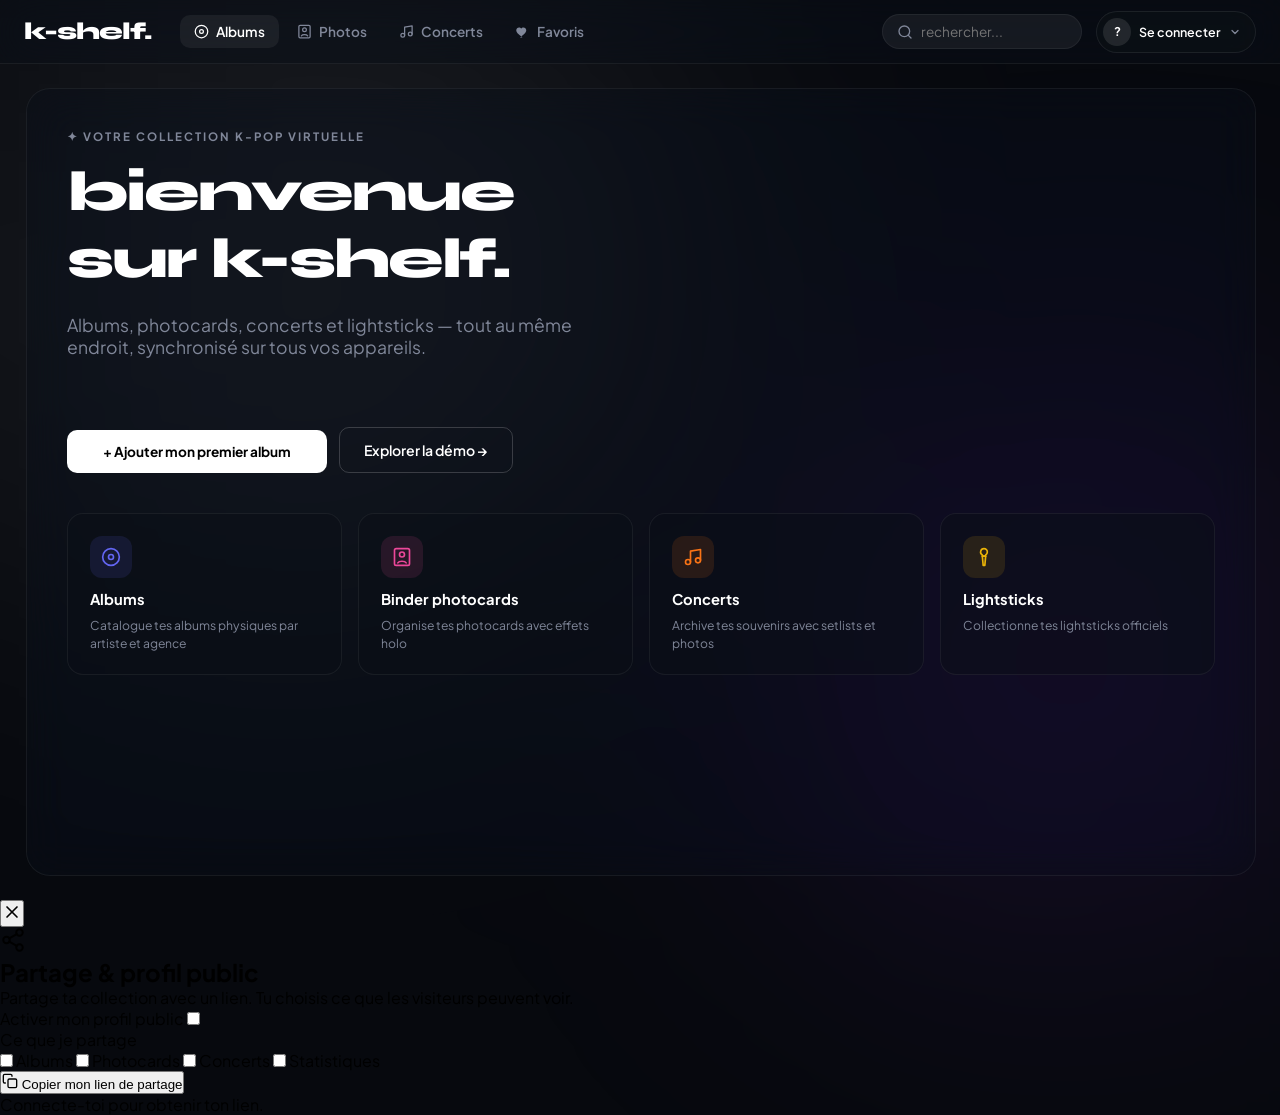
==== commit 4b1a9809: "Implement share modal for public profile Added a share modal for public profile sharing with options" ====
--- a/index.html
+++ b/index.html
@@ -114,6 +114,10 @@
           <svg class="dropdown-item-icon" viewBox="0 0 24 24" width="16" height="16" fill="none" stroke="currentColor" stroke-width="2" stroke-linecap="round" stroke-linejoin="round"><path d="M20 21v-2a4 4 0 0 0-4-4H8a4 4 0 0 0-4 4v2"/><circle cx="12" cy="7" r="4"/></svg>
           <span data-i18n="dropdown.profile">Mon profil</span>
         </button>
+        <button class="dropdown-item" onclick="document.getElementById('profile-dropdown-menu').classList.remove('visible'); openShareModal();">
+          <svg class="dropdown-item-icon" viewBox="0 0 24 24" width="16" height="16" fill="none" stroke="currentColor" stroke-width="2" stroke-linecap="round" stroke-linejoin="round"><circle cx="18" cy="5" r="3"/><circle cx="6" cy="12" r="3"/><circle cx="18" cy="19" r="3"/><line x1="8.59" y1="13.51" x2="15.42" y2="17.49"/><line x1="15.41" y1="6.51" x2="8.59" y2="10.49"/></svg>
+          <span>Partage & profil public</span>
+        </button>
         <button class="dropdown-item" onclick="document.getElementById('profile-dropdown-menu').classList.remove('visible'); document.getElementById('settings-overlay').classList.add('visible'); if(window.updateSettingsUI) updateSettingsUI();">
           <svg class="dropdown-item-icon" viewBox="0 0 24 24" width="16" height="16" fill="none" stroke="currentColor" stroke-width="2" stroke-linecap="round" stroke-linejoin="round"><circle cx="12" cy="12" r="3"/><path d="M19.4 15a1.65 1.65 0 0 0 .33 1.82l.06.06a2 2 0 0 1-2.83 2.83l-.06-.06a1.65 1.65 0 0 0-1.82-.33 1.65 1.65 0 0 0-1 1.51V21a2 2 0 0 1-4 0v-.09A1.65 1.65 0 0 0 9 19.4a1.65 1.65 0 0 0-1.82.33l-.06.06a2 2 0 0 1-2.83-2.83l.06-.06A1.65 1.65 0 0 0 4.68 15a1.65 1.65 0 0 0-1.51-1H3a2 2 0 0 1 0-4h.09A1.65 1.65 0 0 0 4.6 9a1.65 1.65 0 0 0-.33-1.82l-.06-.06a2 2 0 0 1 2.83-2.83l.06.06A1.65 1.65 0 0 0 9 4.68a1.65 1.65 0 0 0 1-1.51V3a2 2 0 0 1 4 0v.09a1.65 1.65 0 0 0 1 1.51 1.65 1.65 0 0 0 1.82-.33l.06-.06a2 2 0 0 1 2.83 2.83l-.06.06A1.65 1.65 0 0 0 19.4 9a1.65 1.65 0 0 0 1.51 1H21a2 2 0 0 1 0 4h-.09a1.65 1.65 0 0 0-1.51 1z"/></svg>
           <span data-i18n="dropdown.settings">Paramètres</span>
@@ -572,9 +576,56 @@
 
   <audio id="local-audio-player"></audio>
 
+  <!-- MODAL PARTAGE & PROFIL PUBLIC -->
+  <div id="share-modal-overlay" class="share-modal-overlay" onclick="if(event.target===this)closeShareModal()">
+    <div class="share-modal">
+      <button class="share-modal-close" onclick="closeShareModal()" aria-label="Fermer">
+        <svg viewBox="0 0 24 24" width="20" height="20" fill="none" stroke="currentColor" stroke-width="2" stroke-linecap="round" stroke-linejoin="round"><line x1="18" y1="6" x2="6" y2="18"/><line x1="6" y1="6" x2="18" y2="18"/></svg>
+      </button>
+
+      <div class="share-modal-header">
+        <div class="share-modal-icon">
+          <svg viewBox="0 0 24 24" width="26" height="26" fill="none" stroke="currentColor" stroke-width="1.8" stroke-linecap="round" stroke-linejoin="round"><circle cx="18" cy="5" r="3"/><circle cx="6" cy="12" r="3"/><circle cx="18" cy="19" r="3"/><line x1="8.59" y1="13.51" x2="15.42" y2="17.49"/><line x1="15.41" y1="6.51" x2="8.59" y2="10.49"/></svg>
+        </div>
+        <h2 class="share-modal-title">Partage & profil public</h2>
+        <p class="share-modal-sub">Partage ta collection avec un lien. Tu choisis ce que les visiteurs peuvent voir.</p>
+      </div>
+
+      <label class="share-toggle-row">
+        <span>Activer mon profil public</span>
+        <span class="share-switch">
+          <input type="checkbox" id="share-enabled" onchange="toggleShareEnabled(this.checked)">
+          <span class="share-slider"></span>
+        </span>
+      </label>
+
+      <div id="share-options">
+        <p class="share-options-label">Ce que je partage</p>
+        <label class="share-check"><input type="checkbox" id="share-albums" onchange="updateShareSetting('albums', this.checked)"> <span>Albums</span></label>
+        <label class="share-check"><input type="checkbox" id="share-photocards" onchange="updateShareSetting('photocards', this.checked)"> <span>Photocards</span></label>
+        <label class="share-check"><input type="checkbox" id="share-concerts" onchange="updateShareSetting('concerts', this.checked)"> <span>Concerts</span></label>
+        <label class="share-check"><input type="checkbox" id="share-stats" onchange="updateShareSetting('stats', this.checked)"> <span>Statistiques</span></label>
+      </div>
+
+      <div id="share-link-box">
+        <button class="share-copy-btn" onclick="copyShareLink()">
+          <svg viewBox="0 0 24 24" width="16" height="16" fill="none" stroke="currentColor" stroke-width="2" stroke-linecap="round" stroke-linejoin="round"><rect x="9" y="9" width="13" height="13" rx="2"/><path d="M5 15H4a2 2 0 0 1-2-2V4a2 2 0 0 1 2-2h9a2 2 0 0 1 2 2v1"/></svg>
+          Copier mon lien de partage
+        </button>
+        <p class="share-modal-hint" id="share-link-hint">Connecte-toi pour obtenir ton lien.</p>
+      </div>
+    </div>
+  </div>
+
   <!-- FIREBASE -->
   <script src="themes.js"></script>
   <script type="module" src="firebase.js"></script>
   <script src="script.js"></script>
+  <link rel="stylesheet" href="profile.css">
+  <script src="profile.js"></script>
+  <script>
+    // Si l'URL contient ?profile=, afficher le profil public au lieu de l'app
+    if (window.checkForPublicProfile) window.checkForPublicProfile();
+  </script>
 </body>
 </html>
--- a/style.css
+++ b/style.css
@@ -5947,3 +5947,208 @@
   opacity: 1;
   text-decoration: underline;
 }
+
+/* ==========================================
+   ÉCRAN DE CHARGEMENT (SPLASH)
+   ========================================== */
+
+#splash-screen {
+  position: fixed;
+  inset: 0;
+  z-index: 99999;
+  display: flex;
+  flex-direction: column;
+  align-items: center;
+  justify-content: center;
+  gap: 20px;
+  background: #07090e;
+  transition: opacity 0.55s ease, visibility 0.55s ease;
+}
+#splash-screen.splash-hidden {
+  opacity: 0;
+  visibility: hidden;
+  pointer-events: none;
+}
+
+.splash-logo {
+  animation: splashPop 0.7s cubic-bezier(0.16, 1, 0.3, 1) both;
+}
+.splash-logo svg {
+  display: block;
+  filter: drop-shadow(0 12px 40px rgba(168, 85, 247, 0.4));
+}
+
+.splash-wordmark {
+  font-family: 'Syne', sans-serif;
+  font-size: 1.6rem;
+  font-weight: 800;
+  letter-spacing: -1px;
+  color: #fff;
+  opacity: 0;
+  animation: splashFadeUp 0.5s ease 0.25s forwards;
+}
+
+.splash-loader {
+  width: 120px;
+  height: 3px;
+  background: rgba(255, 255, 255, 0.1);
+  border-radius: 100px;
+  overflow: hidden;
+  opacity: 0;
+  animation: splashFadeUp 0.5s ease 0.4s forwards;
+}
+.splash-loader-bar {
+  width: 40%;
+  height: 100%;
+  border-radius: 100px;
+  background: linear-gradient(90deg, #4f8ef7, #a855f7, #e040a0);
+  animation: splashSlide 1s ease-in-out infinite;
+}
+
+@keyframes splashPop {
+  0%   { transform: scale(0.6) rotate(-8deg); opacity: 0; }
+  60%  { transform: scale(1.08) rotate(2deg); }
+  100% { transform: scale(1) rotate(0); opacity: 1; }
+}
+@keyframes splashFadeUp {
+  from { opacity: 0; transform: translateY(8px); }
+  to   { opacity: 1; transform: translateY(0); }
+}
+@keyframes splashSlide {
+  0%   { transform: translateX(-100%); }
+  100% { transform: translateX(350%); }
+}
+
+/* ==========================================
+   ANIMATIONS D'APPARITION DES CARTES
+   ========================================== */
+
+@keyframes cardRise {
+  from { opacity: 0; transform: translateY(14px); }
+  to   { opacity: 1; transform: translateY(0); }
+}
+
+/* Les cartes d'albums apparaissent en cascade */
+.album-card {
+  animation: cardRise 0.5s cubic-bezier(0.16, 1, 0.3, 1) both;
+}
+.albums-display-grid .album-card:nth-child(1) { animation-delay: 0.02s; }
+.albums-display-grid .album-card:nth-child(2) { animation-delay: 0.06s; }
+.albums-display-grid .album-card:nth-child(3) { animation-delay: 0.10s; }
+.albums-display-grid .album-card:nth-child(4) { animation-delay: 0.14s; }
+.albums-display-grid .album-card:nth-child(5) { animation-delay: 0.18s; }
+.albums-display-grid .album-card:nth-child(6) { animation-delay: 0.22s; }
+.albums-display-grid .album-card:nth-child(7) { animation-delay: 0.26s; }
+.albums-display-grid .album-card:nth-child(8) { animation-delay: 0.30s; }
+
+/* Léger zoom au survol des pochettes */
+.album-media-wrapper img,
+.album-cover img {
+  transition: transform 0.35s cubic-bezier(0.16, 1, 0.3, 1);
+}
+.album-card:hover .album-media-wrapper img,
+.album-card:hover .album-cover img {
+  transform: scale(1.04);
+}
+
+/* Respecter les préférences d'accessibilité (pas d'animation si demandé) */
+@media (prefers-reduced-motion: reduce) {
+  .splash-logo, .splash-wordmark, .splash-loader,
+  .splash-loader-bar, .album-card { animation: none; }
+  .album-card { opacity: 1; }
+}
+
+/* ==========================================
+   ÉTAT VIDE UNIFIÉ — soigné
+   ========================================== */
+
+.empty-state {
+  grid-column: 1 / -1;
+  display: flex;
+  flex-direction: column;
+  align-items: center;
+  text-align: center;
+  gap: 6px;
+  padding: 70px 24px;
+  animation: cardRise 0.5s cubic-bezier(0.16, 1, 0.3, 1) both;
+}
+
+.empty-state-icon {
+  width: 84px;
+  height: 84px;
+  border-radius: 50%;
+  display: flex;
+  align-items: center;
+  justify-content: center;
+  margin-bottom: 14px;
+  color: var(--accent, #a855f7);
+  background: color-mix(in srgb, var(--accent, #a855f7) 14%, transparent);
+  border: 1.5px solid color-mix(in srgb, var(--accent, #a855f7) 30%, transparent);
+  position: relative;
+}
+/* Halo pulsant autour de l'icône, teinté par l'accent du thème */
+.empty-state-icon::before {
+  content: "";
+  position: absolute;
+  inset: -8px;
+  border-radius: 50%;
+  background: var(--accent, #a855f7);
+  opacity: 0.1;
+  z-index: -1;
+  animation: emptyPulse 2.6s ease-in-out infinite;
+}
+@keyframes emptyPulse {
+  0%, 100% { transform: scale(1); opacity: 0.1; }
+  50% { transform: scale(1.15); opacity: 0.04; }
+}
+
+/* Thèmes clairs : icône un peu plus contrastée */
+body.is-light .empty-state-icon {
+  background: color-mix(in srgb, var(--accent, #a855f7) 12%, transparent);
+  border-color: color-mix(in srgb, var(--accent, #a855f7) 35%, transparent);
+}
+
+.empty-state-title {
+  font-family: var(--font-display, 'Syne', sans-serif);
+  font-size: 1.25rem;
+  font-weight: 800;
+  letter-spacing: -0.5px;
+  color: var(--text-primary, #fff);
+  margin: 0;
+}
+
+.empty-state-desc {
+  font-size: 0.9rem;
+  line-height: 1.55;
+  color: var(--text-secondary, #808799);
+  max-width: 340px;
+  margin: 0 0 8px;
+}
+
+.empty-action-btn {
+  display: inline-flex;
+  align-items: center;
+  gap: 8px;
+  margin-top: 8px;
+  padding: 12px 22px;
+  border: none;
+  border-radius: var(--radius-btn, 100px);
+  background: linear-gradient(135deg, #4f8ef7, #a855f7, #e040a0);
+  color: #fff;
+  font-family: inherit;
+  font-size: 0.9rem;
+  font-weight: 700;
+  cursor: pointer;
+  transition: transform 0.2s, box-shadow 0.2s, filter 0.2s;
+  box-shadow: 0 8px 24px rgba(168, 85, 247, 0.3);
+}
+.empty-action-btn:hover {
+  transform: translateY(-2px);
+  filter: brightness(1.06);
+  box-shadow: 0 12px 30px rgba(168, 85, 247, 0.42);
+}
+.empty-action-btn svg { flex-shrink: 0; }
+
+@media (prefers-reduced-motion: reduce) {
+  .empty-state, .empty-state-icon::before { animation: none; }
+}
--- a/profile.css
+++ b/profile.css
@@ -0,0 +1,172 @@
+/* ═══════════════════════════════════════════════════════════════
+   K-SHELF — PROFILS PUBLICS (styles)
+   ═══════════════════════════════════════════════════════════════ */
+
+#public-profile-view {
+  min-height: 100vh;
+  background: #07090e;
+  color: #fff;
+  font-family: 'Plus Jakarta Sans', -apple-system, sans-serif;
+}
+
+/* --- Chargement --- */
+.pp-loading {
+  min-height: 100vh;
+  display: flex;
+  flex-direction: column;
+  align-items: center;
+  justify-content: center;
+  gap: 18px;
+  color: #9aa0ad;
+}
+.pp-spinner {
+  width: 42px;
+  height: 42px;
+  border-radius: 50%;
+  border: 3px solid rgba(255,255,255,0.1);
+  border-top-color: #a855f7;
+  animation: ppSpin 0.8s linear infinite;
+}
+@keyframes ppSpin { to { transform: rotate(360deg); } }
+
+/* --- Erreur --- */
+.pp-error {
+  min-height: 100vh;
+  display: flex;
+  flex-direction: column;
+  align-items: center;
+  justify-content: center;
+  gap: 10px;
+  text-align: center;
+  padding: 24px;
+}
+.pp-error-icon {
+  width: 74px;
+  height: 74px;
+  border-radius: 50%;
+  display: flex;
+  align-items: center;
+  justify-content: center;
+  color: #a855f7;
+  background: rgba(168,85,247,0.12);
+  border: 1.5px solid rgba(168,85,247,0.3);
+  margin-bottom: 8px;
+}
+.pp-error-title { font-family: 'Syne', sans-serif; font-size: 1.4rem; font-weight: 800; margin: 0; }
+.pp-error-desc { color: #9aa0ad; max-width: 340px; line-height: 1.5; margin: 0 0 12px; }
+
+/* --- Bouton --- */
+.pp-btn {
+  display: inline-flex;
+  align-items: center;
+  gap: 8px;
+  padding: 13px 24px;
+  border-radius: 100px;
+  background: linear-gradient(135deg, #4f8ef7, #a855f7, #e040a0);
+  color: #fff;
+  text-decoration: none;
+  font-weight: 700;
+  font-size: 0.92rem;
+  transition: transform 0.2s, box-shadow 0.2s;
+  box-shadow: 0 8px 24px rgba(168,85,247,0.35);
+}
+.pp-btn:hover { transform: translateY(-2px); box-shadow: 0 12px 30px rgba(168,85,247,0.45); }
+
+/* --- Layout général --- */
+.pp-wrap {
+  max-width: 1000px;
+  margin: 0 auto;
+  padding: 48px 24px 80px;
+}
+
+/* --- Header profil --- */
+.pp-header {
+  display: flex;
+  flex-direction: column;
+  align-items: center;
+  text-align: center;
+  gap: 8px;
+  padding-bottom: 32px;
+  border-bottom: 1px solid rgba(255,255,255,0.08);
+  margin-bottom: 32px;
+}
+.pp-avatar {
+  width: 96px;
+  height: 96px;
+  border-radius: 50%;
+  overflow: hidden;
+  box-shadow: 0 12px 40px rgba(168,85,247,0.3);
+  border: 2px solid rgba(255,255,255,0.1);
+}
+.pp-avatar-img { width: 100%; height: 100%; object-fit: cover; display: block; }
+.pp-avatar-fallback {
+  width: 100%; height: 100%;
+  display: flex; align-items: center; justify-content: center;
+  font-family: 'Syne', sans-serif; font-size: 2.4rem; font-weight: 800; color: #fff;
+  background: linear-gradient(135deg, #4f8ef7, #a855f7, #e040a0);
+}
+.pp-name { font-family: 'Syne', sans-serif; font-size: 2rem; font-weight: 800; letter-spacing: -1px; margin: 8px 0 0; }
+.pp-tagline { color: #9aa0ad; font-size: 0.92rem; margin: 0 0 12px; }
+
+.pp-stats-row {
+  display: flex;
+  flex-wrap: wrap;
+  justify-content: center;
+  gap: 28px;
+  margin-top: 8px;
+}
+.pp-stat { display: flex; flex-direction: column; align-items: center; }
+.pp-stat-num { font-family: 'Syne', sans-serif; font-size: 1.6rem; font-weight: 800; background: linear-gradient(135deg, #4f8ef7, #a855f7, #e040a0); -webkit-background-clip: text; background-clip: text; -webkit-text-fill-color: transparent; }
+.pp-stat-label { font-size: 0.78rem; color: #808799; text-transform: uppercase; letter-spacing: 1px; }
+
+/* --- Sections --- */
+.pp-section { margin-bottom: 40px; }
+.pp-section-title { font-family: 'Syne', sans-serif; font-size: 1.15rem; font-weight: 800; margin: 0 0 18px; letter-spacing: -0.5px; }
+
+/* --- Barres de stats --- */
+.pp-bars { display: flex; flex-direction: column; gap: 12px; }
+.pp-bar-row { display: flex; align-items: center; gap: 14px; }
+.pp-bar-label { min-width: 120px; font-size: 0.88rem; color: #c5cad4; text-align: right; }
+.pp-bar-track { flex: 1; height: 10px; background: rgba(255,255,255,0.06); border-radius: 100px; overflow: hidden; }
+.pp-bar-fill { height: 100%; border-radius: 100px; background: linear-gradient(90deg, #4f8ef7, #a855f7, #e040a0); }
+.pp-bar-val { min-width: 28px; font-size: 0.85rem; color: #9aa0ad; font-weight: 700; }
+
+/* --- Grille d'albums --- */
+.pp-albums-grid {
+  display: grid;
+  grid-template-columns: repeat(auto-fill, minmax(140px, 1fr));
+  gap: 20px;
+}
+.pp-album { display: flex; flex-direction: column; gap: 8px; }
+.pp-album-cover {
+  aspect-ratio: 1;
+  border-radius: 12px;
+  overflow: hidden;
+  background: rgba(255,255,255,0.04);
+  border: 1px solid rgba(255,255,255,0.08);
+}
+.pp-album-cover img { width: 100%; height: 100%; object-fit: cover; display: block; transition: transform 0.35s; }
+.pp-album:hover .pp-album-cover img { transform: scale(1.05); }
+.pp-album-ph { width: 100%; height: 100%; display: flex; align-items: center; justify-content: center; color: rgba(255,255,255,0.25); }
+.pp-album-title { font-size: 0.85rem; font-weight: 700; margin: 0; white-space: nowrap; overflow: hidden; text-overflow: ellipsis; }
+.pp-album-artist { font-size: 0.78rem; color: #808799; margin: 0; white-space: nowrap; overflow: hidden; text-overflow: ellipsis; }
+.pp-empty { color: #808799; text-align: center; padding: 40px 0; }
+
+/* --- Footer --- */
+.pp-footer {
+  text-align: center;
+  padding-top: 40px;
+  border-top: 1px solid rgba(255,255,255,0.08);
+  display: flex;
+  flex-direction: column;
+  align-items: center;
+  gap: 14px;
+}
+.pp-footer p { color: #9aa0ad; margin: 0; font-size: 0.95rem; }
+
+@media (max-width: 600px) {
+  .pp-wrap { padding: 32px 16px 60px; }
+  .pp-name { font-size: 1.6rem; }
+  .pp-stats-row { gap: 18px; }
+  .pp-bar-label { min-width: 80px; font-size: 0.8rem; }
+}
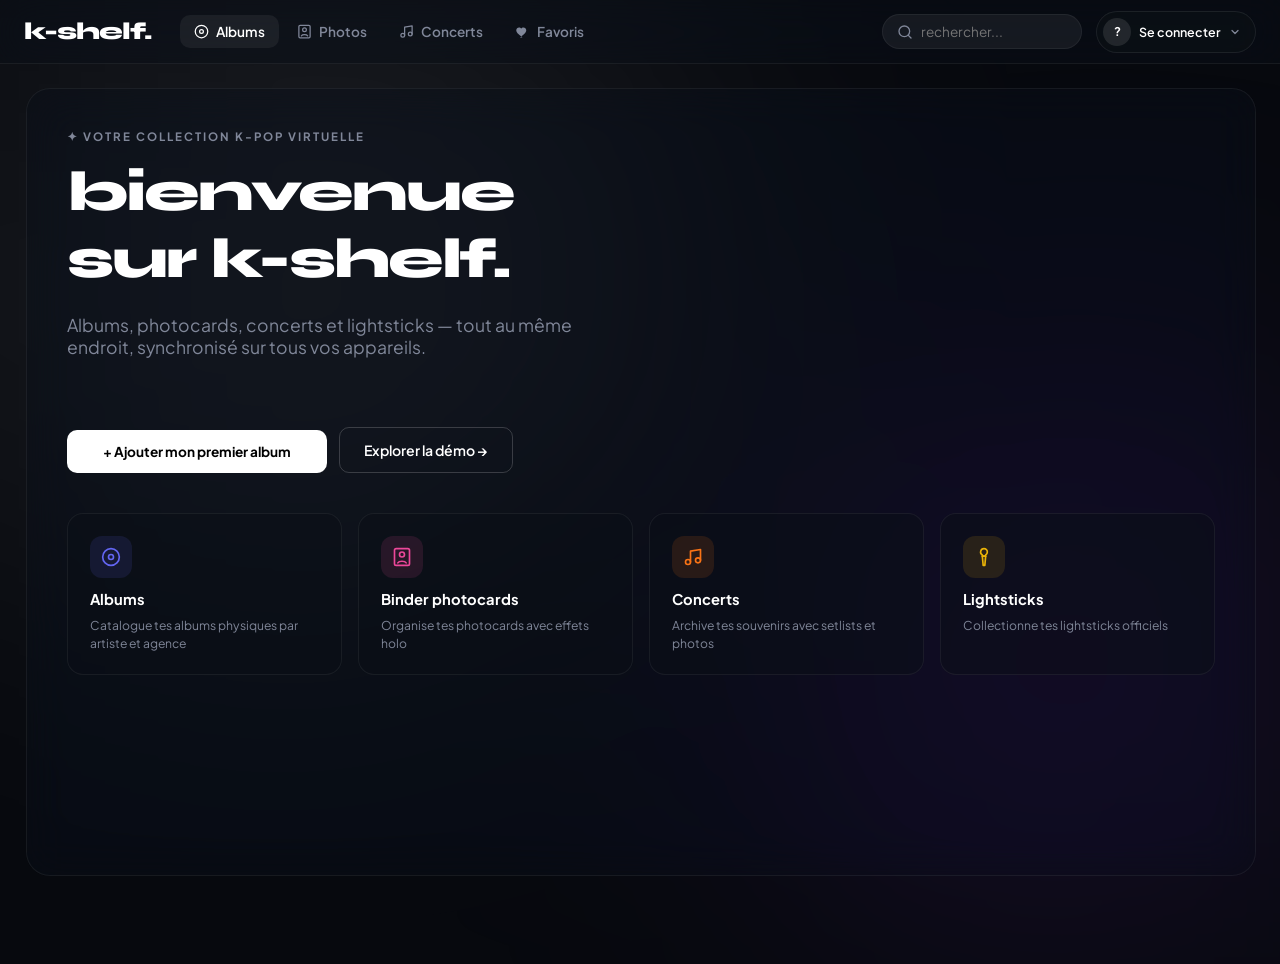
==== commit f2f9ed47: "Implement community modal with search functionality Added community modal for searching and followin" ====
--- a/index.html
+++ b/index.html
@@ -118,6 +118,10 @@
           <svg class="dropdown-item-icon" viewBox="0 0 24 24" width="16" height="16" fill="none" stroke="currentColor" stroke-width="2" stroke-linecap="round" stroke-linejoin="round"><circle cx="18" cy="5" r="3"/><circle cx="6" cy="12" r="3"/><circle cx="18" cy="19" r="3"/><line x1="8.59" y1="13.51" x2="15.42" y2="17.49"/><line x1="15.41" y1="6.51" x2="8.59" y2="10.49"/></svg>
           <span>Partage & profil public</span>
         </button>
+        <button class="dropdown-item" onclick="document.getElementById('profile-dropdown-menu').classList.remove('visible'); openCommunityModal();">
+          <svg class="dropdown-item-icon" viewBox="0 0 24 24" width="16" height="16" fill="none" stroke="currentColor" stroke-width="2" stroke-linecap="round" stroke-linejoin="round"><path d="M17 21v-2a4 4 0 0 0-4-4H5a4 4 0 0 0-4 4v2"/><circle cx="9" cy="7" r="4"/><path d="M23 21v-2a4 4 0 0 0-3-3.87"/><path d="M16 3.13a4 4 0 0 1 0 7.75"/></svg>
+          <span>Communauté</span>
+        </button>
         <button class="dropdown-item" onclick="document.getElementById('profile-dropdown-menu').classList.remove('visible'); document.getElementById('settings-overlay').classList.add('visible'); if(window.updateSettingsUI) updateSettingsUI();">
           <svg class="dropdown-item-icon" viewBox="0 0 24 24" width="16" height="16" fill="none" stroke="currentColor" stroke-width="2" stroke-linecap="round" stroke-linejoin="round"><circle cx="12" cy="12" r="3"/><path d="M19.4 15a1.65 1.65 0 0 0 .33 1.82l.06.06a2 2 0 0 1-2.83 2.83l-.06-.06a1.65 1.65 0 0 0-1.82-.33 1.65 1.65 0 0 0-1 1.51V21a2 2 0 0 1-4 0v-.09A1.65 1.65 0 0 0 9 19.4a1.65 1.65 0 0 0-1.82.33l-.06.06a2 2 0 0 1-2.83-2.83l.06-.06A1.65 1.65 0 0 0 4.68 15a1.65 1.65 0 0 0-1.51-1H3a2 2 0 0 1 0-4h.09A1.65 1.65 0 0 0 4.6 9a1.65 1.65 0 0 0-.33-1.82l-.06-.06a2 2 0 0 1 2.83-2.83l.06.06A1.65 1.65 0 0 0 9 4.68a1.65 1.65 0 0 0 1-1.51V3a2 2 0 0 1 4 0v.09a1.65 1.65 0 0 0 1 1.51 1.65 1.65 0 0 0 1.82-.33l.06-.06a2 2 0 0 1 2.83 2.83l-.06.06A1.65 1.65 0 0 0 19.4 9a1.65 1.65 0 0 0 1.51 1H21a2 2 0 0 1 0 4h-.09a1.65 1.65 0 0 0-1.51 1z"/></svg>
           <span data-i18n="dropdown.settings">Paramètres</span>
@@ -614,6 +618,35 @@
         </button>
         <p class="share-modal-hint" id="share-link-hint">Connecte-toi pour obtenir ton lien.</p>
       </div>
+    </div>
+  </div>
+
+  <!-- MODAL COMMUNAUTÉ (recherche + abonnements/abonnés) -->
+  <div id="community-modal-overlay" class="share-modal-overlay" onclick="if(event.target===this)closeCommunityModal()">
+    <div class="share-modal community-modal">
+      <button class="share-modal-close" onclick="closeCommunityModal()" aria-label="Fermer">
+        <svg viewBox="0 0 24 24" width="20" height="20" fill="none" stroke="currentColor" stroke-width="2" stroke-linecap="round" stroke-linejoin="round"><line x1="18" y1="6" x2="6" y2="18"/><line x1="6" y1="6" x2="18" y2="18"/></svg>
+      </button>
+
+      <div class="share-modal-header">
+        <div class="share-modal-icon">
+          <svg viewBox="0 0 24 24" width="26" height="26" fill="none" stroke="currentColor" stroke-width="1.8" stroke-linecap="round" stroke-linejoin="round"><path d="M17 21v-2a4 4 0 0 0-4-4H5a4 4 0 0 0-4 4v2"/><circle cx="9" cy="7" r="4"/><path d="M23 21v-2a4 4 0 0 0-3-3.87"/><path d="M16 3.13a4 4 0 0 1 0 7.75"/></svg>
+        </div>
+        <h2 class="share-modal-title">Communauté</h2>
+        <p class="share-modal-sub">Trouve d'autres collectionneurs et suis leurs collections.</p>
+      </div>
+
+      <div class="community-search">
+        <svg viewBox="0 0 24 24" width="18" height="18" fill="none" stroke="currentColor" stroke-width="2" stroke-linecap="round" stroke-linejoin="round"><circle cx="11" cy="11" r="8"/><path d="m21 21-4.35-4.35"/></svg>
+        <input type="text" id="community-search-input" placeholder="Rechercher un pseudo…" oninput="handleUserSearch(this.value)" autocomplete="off">
+      </div>
+      <div id="community-search-results"></div>
+
+      <div class="community-tabs">
+        <button class="community-tab active" id="tab-following" onclick="switchCommunityTab('following')">Abonnements</button>
+        <button class="community-tab" id="tab-followers" onclick="switchCommunityTab('followers')">Abonnés</button>
+      </div>
+      <div id="community-list"></div>
     </div>
   </div>
 
--- a/style.css
+++ b/style.css
@@ -6152,3 +6152,137 @@
 @media (prefers-reduced-motion: reduce) {
   .empty-state, .empty-state-icon::before { animation: none; }
 }
+
+/* ==========================================
+   RÉGLAGES DE PARTAGE (profil public)
+   ========================================== */
+.share-toggle-row {
+  display: flex;
+  align-items: center;
+  justify-content: space-between;
+  padding: 12px 0;
+  font-size: 0.92rem;
+  font-weight: 600;
+  color: var(--text-primary, #fff);
+}
+.share-switch { position: relative; display: inline-block; width: 46px; height: 26px; }
+.share-switch input { opacity: 0; width: 0; height: 0; }
+.share-slider {
+  position: absolute; inset: 0; cursor: pointer;
+  background: rgba(255,255,255,0.15);
+  border-radius: 100px; transition: 0.25s;
+}
+.share-slider::before {
+  content: ""; position: absolute;
+  height: 20px; width: 20px; left: 3px; bottom: 3px;
+  background: #fff; border-radius: 50%; transition: 0.25s;
+}
+.share-switch input:checked + .share-slider {
+  background: linear-gradient(135deg, #4f8ef7, #a855f7, #e040a0);
+}
+.share-switch input:checked + .share-slider::before { transform: translateX(20px); }
+
+.share-check {
+  display: flex; align-items: center; gap: 10px;
+  padding: 9px 0; font-size: 0.9rem; color: var(--text-secondary, #c5cad4);
+  cursor: pointer;
+}
+.share-check input { width: 18px; height: 18px; accent-color: #a855f7; cursor: pointer; }
+
+.share-copy-btn {
+  display: inline-flex; align-items: center; gap: 9px;
+  padding: 12px 20px; width: 100%; justify-content: center;
+  border: none; border-radius: var(--radius-btn, 12px);
+  background: linear-gradient(135deg, #4f8ef7, #a855f7, #e040a0);
+  color: #fff; font-family: inherit; font-size: 0.9rem; font-weight: 700;
+  cursor: pointer; transition: transform 0.2s, box-shadow 0.2s;
+  box-shadow: 0 8px 22px rgba(168,85,247,0.3);
+}
+.share-copy-btn:hover { transform: translateY(-2px); box-shadow: 0 12px 28px rgba(168,85,247,0.42); }
+
+/* ==========================================
+   MODAL PARTAGE & PROFIL PUBLIC
+   ========================================== */
+.share-modal-overlay {
+  position: fixed;
+  inset: 0;
+  z-index: 10000;
+  display: flex;
+  align-items: center;
+  justify-content: center;
+  padding: 20px;
+  background: rgba(0,0,0,0.6);
+  backdrop-filter: blur(8px);
+  opacity: 0;
+  visibility: hidden;
+  transition: opacity 0.25s, visibility 0.25s;
+}
+.share-modal-overlay.visible { opacity: 1; visibility: visible; }
+
+.share-modal {
+  position: relative;
+  width: 100%;
+  max-width: 420px;
+  background: var(--surface-1, #12151c);
+  border: 1px solid var(--border, rgba(255,255,255,0.1));
+  border-radius: 22px;
+  padding: 32px 28px 28px;
+  box-shadow: 0 24px 70px rgba(0,0,0,0.5);
+  transform: translateY(12px) scale(0.98);
+  transition: transform 0.3s cubic-bezier(0.16,1,0.3,1);
+}
+.share-modal-overlay.visible .share-modal { transform: translateY(0) scale(1); }
+
+.share-modal-close {
+  position: absolute;
+  top: 16px; right: 16px;
+  width: 34px; height: 34px;
+  display: flex; align-items: center; justify-content: center;
+  background: var(--surface-hover, rgba(255,255,255,0.06));
+  border: none; border-radius: 50%;
+  color: var(--text-secondary, #9aa0ad);
+  cursor: pointer; transition: background 0.2s, color 0.2s;
+}
+.share-modal-close:hover { background: rgba(255,255,255,0.12); color: #fff; }
+
+.share-modal-header { text-align: center; margin-bottom: 22px; }
+.share-modal-icon {
+  width: 62px; height: 62px;
+  margin: 0 auto 14px;
+  display: flex; align-items: center; justify-content: center;
+  border-radius: 50%;
+  color: #fff;
+  background: linear-gradient(135deg, #4f8ef7, #a855f7, #e040a0);
+  box-shadow: 0 10px 30px rgba(168,85,247,0.35);
+}
+.share-modal-title {
+  font-family: var(--font-display, 'Syne', sans-serif);
+  font-size: 1.35rem; font-weight: 800; letter-spacing: -0.5px;
+  margin: 0 0 6px; color: var(--text-primary, #fff);
+}
+.share-modal-sub {
+  font-size: 0.88rem; line-height: 1.5;
+  color: var(--text-secondary, #9aa0ad);
+  margin: 0; max-width: 320px; margin-left: auto; margin-right: auto;
+}
+
+.share-options-label {
+  font-size: 0.75rem; text-transform: uppercase; letter-spacing: 1px;
+  font-weight: 700; color: var(--text-secondary, #808799);
+  margin: 4px 0 6px;
+}
+#share-options {
+  margin-top: 6px;
+  padding-top: 14px;
+  border-top: 1px solid var(--border, rgba(255,255,255,0.08));
+}
+#share-link-box {
+  margin-top: 18px;
+  padding-top: 18px;
+  border-top: 1px solid var(--border, rgba(255,255,255,0.08));
+}
+.share-modal-hint {
+  font-size: 0.82rem; line-height: 1.45;
+  color: var(--text-secondary, #808799);
+  text-align: center; margin: 12px 0 0;
+}
--- a/profile.css
+++ b/profile.css
@@ -1,172 +1,229 @@
-/* ═══════════════════════════════════════════════════════════════
-   K-SHELF — PROFILS PUBLICS (styles)
-   ═══════════════════════════════════════════════════════════════ */
-
-#public-profile-view {
-  min-height: 100vh;
-  background: #07090e;
-  color: #fff;
-  font-family: 'Plus Jakarta Sans', -apple-system, sans-serif;
-}
-
-/* --- Chargement --- */
-.pp-loading {
-  min-height: 100vh;
-  display: flex;
-  flex-direction: column;
-  align-items: center;
-  justify-content: center;
-  gap: 18px;
-  color: #9aa0ad;
-}
-.pp-spinner {
-  width: 42px;
-  height: 42px;
-  border-radius: 50%;
-  border: 3px solid rgba(255,255,255,0.1);
-  border-top-color: #a855f7;
-  animation: ppSpin 0.8s linear infinite;
-}
-@keyframes ppSpin { to { transform: rotate(360deg); } }
-
-/* --- Erreur --- */
-.pp-error {
-  min-height: 100vh;
-  display: flex;
-  flex-direction: column;
-  align-items: center;
-  justify-content: center;
-  gap: 10px;
-  text-align: center;
-  padding: 24px;
-}
-.pp-error-icon {
-  width: 74px;
-  height: 74px;
-  border-radius: 50%;
-  display: flex;
-  align-items: center;
-  justify-content: center;
-  color: #a855f7;
-  background: rgba(168,85,247,0.12);
-  border: 1.5px solid rgba(168,85,247,0.3);
-  margin-bottom: 8px;
-}
-.pp-error-title { font-family: 'Syne', sans-serif; font-size: 1.4rem; font-weight: 800; margin: 0; }
-.pp-error-desc { color: #9aa0ad; max-width: 340px; line-height: 1.5; margin: 0 0 12px; }
-
-/* --- Bouton --- */
-.pp-btn {
-  display: inline-flex;
-  align-items: center;
-  gap: 8px;
-  padding: 13px 24px;
-  border-radius: 100px;
-  background: linear-gradient(135deg, #4f8ef7, #a855f7, #e040a0);
-  color: #fff;
-  text-decoration: none;
-  font-weight: 700;
-  font-size: 0.92rem;
-  transition: transform 0.2s, box-shadow 0.2s;
-  box-shadow: 0 8px 24px rgba(168,85,247,0.35);
-}
-.pp-btn:hover { transform: translateY(-2px); box-shadow: 0 12px 30px rgba(168,85,247,0.45); }
-
-/* --- Layout général --- */
-.pp-wrap {
-  max-width: 1000px;
-  margin: 0 auto;
-  padding: 48px 24px 80px;
-}
-
-/* --- Header profil --- */
-.pp-header {
-  display: flex;
-  flex-direction: column;
-  align-items: center;
-  text-align: center;
-  gap: 8px;
-  padding-bottom: 32px;
-  border-bottom: 1px solid rgba(255,255,255,0.08);
-  margin-bottom: 32px;
-}
-.pp-avatar {
-  width: 96px;
-  height: 96px;
-  border-radius: 50%;
-  overflow: hidden;
-  box-shadow: 0 12px 40px rgba(168,85,247,0.3);
-  border: 2px solid rgba(255,255,255,0.1);
-}
-.pp-avatar-img { width: 100%; height: 100%; object-fit: cover; display: block; }
-.pp-avatar-fallback {
-  width: 100%; height: 100%;
-  display: flex; align-items: center; justify-content: center;
-  font-family: 'Syne', sans-serif; font-size: 2.4rem; font-weight: 800; color: #fff;
-  background: linear-gradient(135deg, #4f8ef7, #a855f7, #e040a0);
-}
-.pp-name { font-family: 'Syne', sans-serif; font-size: 2rem; font-weight: 800; letter-spacing: -1px; margin: 8px 0 0; }
-.pp-tagline { color: #9aa0ad; font-size: 0.92rem; margin: 0 0 12px; }
-
-.pp-stats-row {
-  display: flex;
-  flex-wrap: wrap;
-  justify-content: center;
-  gap: 28px;
-  margin-top: 8px;
-}
-.pp-stat { display: flex; flex-direction: column; align-items: center; }
-.pp-stat-num { font-family: 'Syne', sans-serif; font-size: 1.6rem; font-weight: 800; background: linear-gradient(135deg, #4f8ef7, #a855f7, #e040a0); -webkit-background-clip: text; background-clip: text; -webkit-text-fill-color: transparent; }
-.pp-stat-label { font-size: 0.78rem; color: #808799; text-transform: uppercase; letter-spacing: 1px; }
-
-/* --- Sections --- */
-.pp-section { margin-bottom: 40px; }
-.pp-section-title { font-family: 'Syne', sans-serif; font-size: 1.15rem; font-weight: 800; margin: 0 0 18px; letter-spacing: -0.5px; }
-
-/* --- Barres de stats --- */
-.pp-bars { display: flex; flex-direction: column; gap: 12px; }
-.pp-bar-row { display: flex; align-items: center; gap: 14px; }
-.pp-bar-label { min-width: 120px; font-size: 0.88rem; color: #c5cad4; text-align: right; }
-.pp-bar-track { flex: 1; height: 10px; background: rgba(255,255,255,0.06); border-radius: 100px; overflow: hidden; }
-.pp-bar-fill { height: 100%; border-radius: 100px; background: linear-gradient(90deg, #4f8ef7, #a855f7, #e040a0); }
-.pp-bar-val { min-width: 28px; font-size: 0.85rem; color: #9aa0ad; font-weight: 700; }
-
-/* --- Grille d'albums --- */
-.pp-albums-grid {
-  display: grid;
-  grid-template-columns: repeat(auto-fill, minmax(140px, 1fr));
-  gap: 20px;
-}
-.pp-album { display: flex; flex-direction: column; gap: 8px; }
-.pp-album-cover {
-  aspect-ratio: 1;
-  border-radius: 12px;
-  overflow: hidden;
-  background: rgba(255,255,255,0.04);
-  border: 1px solid rgba(255,255,255,0.08);
-}
-.pp-album-cover img { width: 100%; height: 100%; object-fit: cover; display: block; transition: transform 0.35s; }
-.pp-album:hover .pp-album-cover img { transform: scale(1.05); }
-.pp-album-ph { width: 100%; height: 100%; display: flex; align-items: center; justify-content: center; color: rgba(255,255,255,0.25); }
-.pp-album-title { font-size: 0.85rem; font-weight: 700; margin: 0; white-space: nowrap; overflow: hidden; text-overflow: ellipsis; }
-.pp-album-artist { font-size: 0.78rem; color: #808799; margin: 0; white-space: nowrap; overflow: hidden; text-overflow: ellipsis; }
-.pp-empty { color: #808799; text-align: center; padding: 40px 0; }
-
-/* --- Footer --- */
-.pp-footer {
-  text-align: center;
-  padding-top: 40px;
-  border-top: 1px solid rgba(255,255,255,0.08);
-  display: flex;
-  flex-direction: column;
-  align-items: center;
-  gap: 14px;
-}
-.pp-footer p { color: #9aa0ad; margin: 0; font-size: 0.95rem; }
-
-@media (max-width: 600px) {
-  .pp-wrap { padding: 32px 16px 60px; }
-  .pp-name { font-size: 1.6rem; }
-  .pp-stats-row { gap: 18px; }
-  .pp-bar-label { min-width: 80px; font-size: 0.8rem; }
-}
+// ═══════════════════════════════════════════════════════════════
+// K-SHELF — PROFILS PUBLICS (affichage lecture seule)
+// ═══════════════════════════════════════════════════════════════
+//
+// Quand un visiteur arrive avec ?profile={uid}, on lit la vitrine
+// publique de cet utilisateur et on l'affiche en lecture seule.
+// Aucune connexion requise, aucune donnée privée exposée.
+//
+// ═══════════════════════════════════════════════════════════════
+
+// Point d'entrée : détecte ?profile= dans l'URL au chargement.
+async function checkForPublicProfile() {
+  const params = new URLSearchParams(window.location.search);
+  const uid = params.get("profile");
+  if (!uid) return false;
+
+  // Attendre que readPublicProfile (firebase.js, module async) soit prêt
+  let tries = 0;
+  while (!window.readPublicProfile && tries < 50) {
+    await new Promise(r => setTimeout(r, 100));
+    tries++;
+  }
+  if (!window.readPublicProfile) {
+    renderProfileError("Le chargement a échoué. Réessaie dans un instant.");
+    return true;
+  }
+
+  renderProfileLoading();
+  const profile = await window.readPublicProfile(uid);
+
+  if (!profile) {
+    renderProfileError("Ce profil n'existe pas ou n'est plus disponible.");
+    return true;
+  }
+  if (profile.enabled === false) {
+    renderProfileError("Ce collectionneur a rendu son profil privé.");
+    return true;
+  }
+
+  renderPublicProfile(profile, uid);
+  return true;
+}
+
+function profileRoot() {
+  // On remplace tout le contenu de la page par la vue profil
+  let root = document.getElementById("public-profile-view");
+  if (!root) {
+    root = document.createElement("div");
+    root.id = "public-profile-view";
+    document.body.appendChild(root);
+  }
+  // Cacher l'app normale
+  document.querySelectorAll("body > *:not(#public-profile-view):not(#splash-screen)").forEach(el => {
+    el.style.display = "none";
+  });
+  return root;
+}
+
+function renderProfileLoading() {
+  profileRoot().innerHTML = `
+    <div class="pp-loading">
+      <div class="pp-spinner"></div>
+      <p>Chargement du profil…</p>
+    </div>`;
+}
+
+function renderProfileError(msg) {
+  profileRoot().innerHTML = `
+    <div class="pp-error">
+      <div class="pp-error-icon">
+        <svg viewBox="0 0 24 24" width="32" height="32" fill="none" stroke="currentColor" stroke-width="1.6" stroke-linecap="round" stroke-linejoin="round"><circle cx="12" cy="12" r="10"/><line x1="12" y1="8" x2="12" y2="12"/><line x1="12" y1="16" x2="12.01" y2="16"/></svg>
+      </div>
+      <p class="pp-error-title">Profil indisponible</p>
+      <p class="pp-error-desc">${msg}</p>
+      <a href="/K-Shelf/" class="pp-btn">Découvrir k-shelf.</a>
+    </div>`;
+}
+
+// Compte les albums dans la structure de collection
+function countAlbums(collection) {
+  let n = 0;
+  if (!collection || typeof collection !== "object") return 0;
+  Object.values(collection).forEach(agency => {
+    if (!agency || typeof agency !== "object") return;
+    Object.values(agency).forEach(artist => {
+      if (Array.isArray(artist)) n += artist.filter(a => a && typeof a === "object").length;
+    });
+  });
+  return n;
+}
+
+// Aplatit la collection en liste d'albums pour l'affichage
+function flattenAlbums(collection) {
+  const out = [];
+  if (!collection || typeof collection !== "object") return out;
+  Object.entries(collection).forEach(([agency, artists]) => {
+    if (!artists || typeof artists !== "object") return;
+    Object.entries(artists).forEach(([artist, albums]) => {
+      if (!Array.isArray(albums)) return;
+      albums.forEach(alb => {
+        if (alb && typeof alb === "object") out.push({ agency, artist, ...alb });
+      });
+    });
+  });
+  return out;
+}
+
+function renderPublicProfile(profile, uid) {
+  const albums = flattenAlbums(profile.collection);
+  const albumCount = albums.length;
+  const artistCount = new Set(albums.map(a => a.artist)).size;
+  const agencyCount = new Set(albums.map(a => a.agency)).size;
+  const pcCount = Array.isArray(profile.photocards) ? profile.photocards.length : 0;
+  const concertCount = Array.isArray(profile.concerts) ? profile.concerts.length : 0;
+
+  const pseudo = profile.pseudo || "Collectionneur";
+  const avatar = profile.photoURL
+    ? `<img src="${profile.photoURL}" alt="${pseudo}" class="pp-avatar-img"/>`
+    : `<div class="pp-avatar-fallback">${pseudo[0] ? pseudo[0].toUpperCase() : "?"}</div>`;
+
+  // Grille d'albums
+  const albumsHtml = albums.length
+    ? albums.map(a => `
+        <div class="pp-album">
+          <div class="pp-album-cover">
+            ${a.img ? `<img src="${a.img}" alt="${(a.title||"").replace(/"/g,'')}" loading="lazy"/>` : `<div class="pp-album-ph"><svg viewBox="0 0 24 24" width="24" height="24" fill="none" stroke="currentColor" stroke-width="1.4"><circle cx="12" cy="12" r="10"/><circle cx="12" cy="12" r="3"/></svg></div>`}
+          </div>
+          <p class="pp-album-title">${a.title || "Sans titre"}</p>
+          <p class="pp-album-artist">${a.artist || ""}</p>
+        </div>`).join("")
+    : `<p class="pp-empty">Ce collectionneur n'a pas encore partagé d'albums.</p>`;
+
+  // Stats (barres) — seulement si l'utilisateur a activé le partage des stats
+  let statsHtml = "";
+  if (profile.showStats && albums.length) {
+    const byAgency = {};
+    albums.forEach(a => { byAgency[a.agency] = (byAgency[a.agency]||0)+1; });
+    const top = Object.entries(byAgency).sort((a,b)=>b[1]-a[1]).slice(0,5);
+    const max = top[0] ? top[0][1] : 1;
+    statsHtml = `
+      <div class="pp-section">
+        <h3 class="pp-section-title">Répartition par agence</h3>
+        <div class="pp-bars">
+          ${top.map(([ag,n]) => `
+            <div class="pp-bar-row">
+              <span class="pp-bar-label">${ag}</span>
+              <div class="pp-bar-track"><div class="pp-bar-fill" style="width:${(n/max*100)}%"></div></div>
+              <span class="pp-bar-val">${n}</span>
+            </div>`).join("")}
+        </div>
+      </div>`;
+  }
+
+  profileRoot().innerHTML = `
+    <div class="pp-wrap">
+      <header class="pp-header">
+        <div class="pp-avatar">${avatar}</div>
+        <h1 class="pp-name">${pseudo}</h1>
+        <p class="pp-tagline">collection k-pop sur k-shelf.</p>
+        <div class="pp-follow-slot" id="pp-follow-slot"></div>
+        <div class="pp-stats-row">
+          <div class="pp-stat"><span class="pp-stat-num">${albumCount}</span><span class="pp-stat-label">albums</span></div>
+          <div class="pp-stat"><span class="pp-stat-num">${artistCount}</span><span class="pp-stat-label">artistes</span></div>
+          <div class="pp-stat"><span class="pp-stat-num">${agencyCount}</span><span class="pp-stat-label">agences</span></div>
+          ${pcCount ? `<div class="pp-stat"><span class="pp-stat-num">${pcCount}</span><span class="pp-stat-label">photocards</span></div>` : ""}
+          ${concertCount ? `<div class="pp-stat"><span class="pp-stat-num">${concertCount}</span><span class="pp-stat-label">concerts</span></div>` : ""}
+        </div>
+      </header>
+
+      ${statsHtml}
+
+      <div class="pp-section">
+        <h3 class="pp-section-title">La collection${albumCount ? ` · ${albumCount}` : ""}</h3>
+        <div class="pp-albums-grid">${albumsHtml}</div>
+      </div>
+
+      <footer class="pp-footer">
+        <p>Crée ta propre collection K-pop virtuelle</p>
+        <a href="/K-Shelf/" class="pp-btn">Découvrir k-shelf.</a>
+      </footer>
+    </div>`;
+
+  // Bouton Suivre (seulement si connecté et si ce n'est pas son propre profil)
+  setupFollowButton(uid);
+}
+
+// Met en place le bouton Suivre selon l'état de connexion
+async function setupFollowButton(targetUid) {
+  const slot = document.getElementById("pp-follow-slot");
+  if (!slot) return;
+
+  // Attendre que les fonctions Firebase soient prêtes
+  let tries = 0;
+  while (!window.toggleFollow && tries < 30) { await new Promise(r => setTimeout(r, 100)); tries++; }
+
+  const me = window._currentUser;
+  // Pas connecté → inviter à se connecter pour suivre
+  if (!me) {
+    slot.innerHTML = `<a href="/K-Shelf/" class="pp-follow-btn pp-follow-guest">Connecte-toi pour suivre</a>`;
+    return;
+  }
+  // Son propre profil → pas de bouton suivre
+  if (me.uid === targetUid) {
+    slot.innerHTML = `<span class="pp-follow-self">C'est ton profil public ✦</span>`;
+    return;
+  }
+
+  const following = window._following || (window.getFollowing ? await window.getFollowing(me.uid) : []);
+  const isFollowing = Array.isArray(following) && following.includes(targetUid);
+  renderFollowBtn(slot, targetUid, isFollowing);
+}
+
+function renderFollowBtn(slot, targetUid, isFollowing) {
+  slot.innerHTML = `
+    <button class="pp-follow-btn ${isFollowing ? 'following' : ''}" id="pp-follow-btn">
+      ${isFollowing
+        ? `<svg viewBox="0 0 24 24" width="16" height="16" fill="none" stroke="currentColor" stroke-width="2.4" stroke-linecap="round" stroke-linejoin="round"><polyline points="20 6 9 17 4 12"/></svg> Abonné`
+        : `<svg viewBox="0 0 24 24" width="16" height="16" fill="none" stroke="currentColor" stroke-width="2.4" stroke-linecap="round" stroke-linejoin="round"><line x1="12" y1="5" x2="12" y2="19"/><line x1="5" y1="12" x2="19" y2="12"/></svg> Suivre`}
+    </button>`;
+  const btn = document.getElementById("pp-follow-btn");
+  btn.onclick = async () => {
+    btn.disabled = true;
+    const res = await window.toggleFollow(targetUid);
+    btn.disabled = false;
+    if (res.ok) renderFollowBtn(slot, targetUid, res.following);
+  };
+}
+
+window.checkForPublicProfile = checkForPublicProfile;
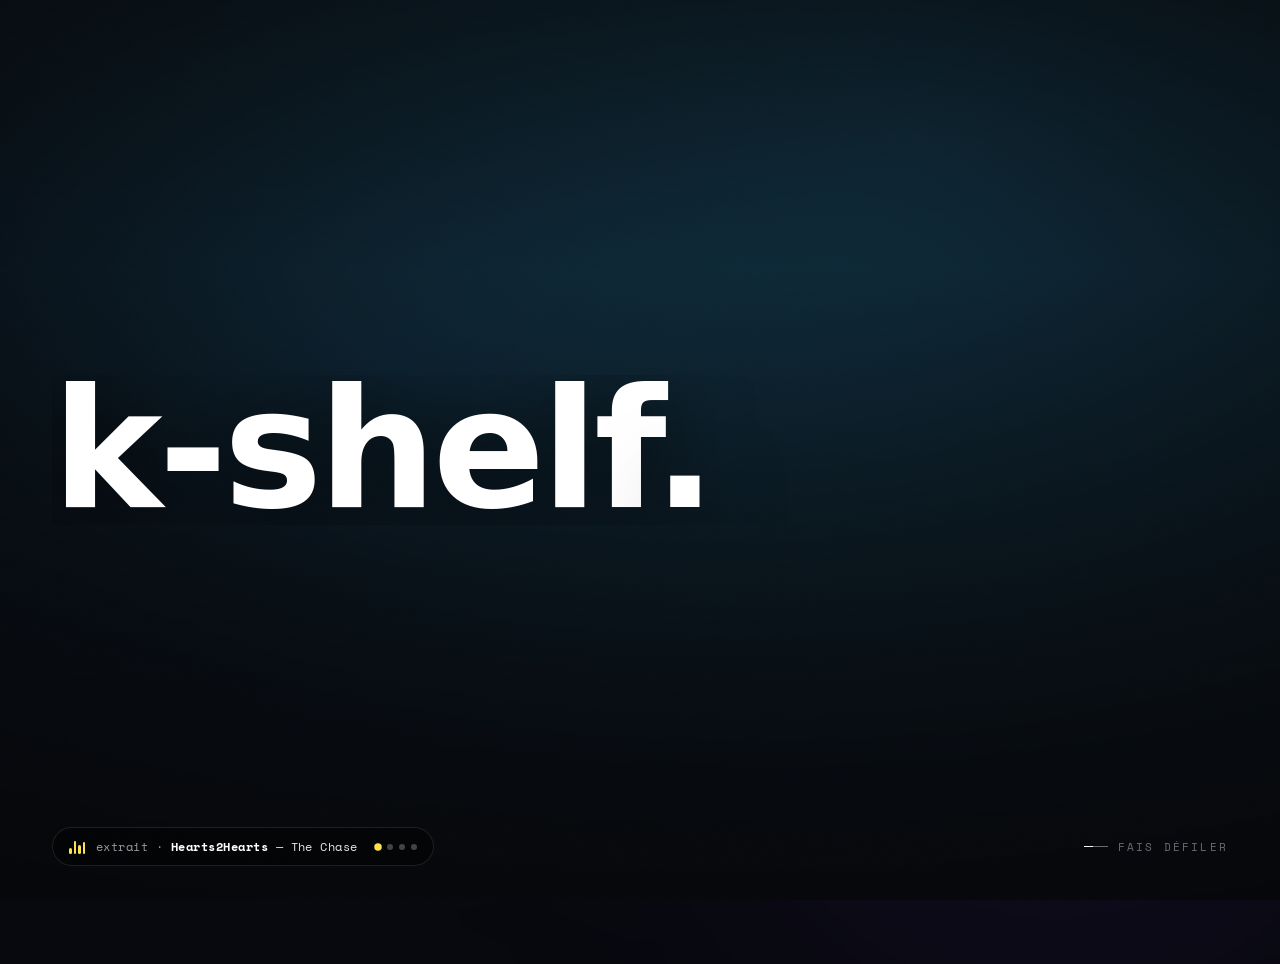
==== commit 1929c20c: "Implement K-Shelf landing page functionality Added K-Shelf landing overlay with iframe and scripts." ====
--- a/index.html
+++ b/index.html
@@ -27,6 +27,52 @@
   <link rel="stylesheet" href="style.css">
 </head>
 <body>
+
+  <!-- ================= K-SHELF LANDING (écran déconnecté) =================
+     À COLLER dans index.html, juste après la balise <body>.
+     Rien d'autre à ajouter : welcome.html embarque déjà three.js + les polices.
+     Assure-toi que welcome.html est bien à la racine du repo (à côté d'index.html).
+====================================================================== -->
+<div id="kl-overlay">
+  <iframe id="kl-frame" src="welcome.html" title="k-shelf" loading="eager"></iframe>
+</div>
+<style>
+  #kl-overlay{position:fixed;inset:0;z-index:99999;display:none;background:#060608}
+  #kl-frame{width:100%;height:100%;border:0;display:block}
+</style>
+<script>
+(function(){
+  var ov = document.getElementById('kl-overlay');
+  var demo = false, shown = null, ready = false;
+
+  function show(){ if(shown===true)return; shown=true; ov.style.display='block'; document.body.style.overflow='hidden'; }
+  function hide(){ if(shown===false)return; shown=false; ov.style.display='none'; document.body.style.overflow=''; }
+
+  function sync(){
+    if(!ready) return;
+    var user = window._currentUser || null;
+    if(user && demo) demo = false;          // connecté -> on annule le mode démo
+    (!user && !demo) ? show() : hide();     // déconnecté (et pas en démo) -> on montre le landing
+  }
+
+  // Petite période de grâce pour laisser Firebase résoudre la session
+  // (évite un flash du landing pour un utilisateur déjà connecté).
+  setTimeout(function(){ ready = true; sync(); }, 700);
+  setInterval(sync, 300);
+
+  // Messages envoyés par welcome.html (les boutons du landing)
+  window.addEventListener('message', function(e){
+    var d = e.data || {};
+    if(d.source !== 'k-shelf-landing') return;
+    if(d.type === 'signin'){ demo = false; window.signInWithGoogle && window.signInWithGoogle(); }
+    else if(d.type === 'demo'){ demo = true; hide(); window.loadDemoCollection && window.loadDemoCollection(); }
+  });
+
+  // Contrôle manuel si besoin : window.__klanding.show() / .hide()
+  window.__klanding = { show: show, hide: function(){ demo = true; hide(); } };
+})();
+</script>
+<!-- ===================== FIN K-SHELF LANDING ===================== -->
 
   <!-- ÉCRAN DE CHARGEMENT -->
   <div id="splash-screen">
@@ -613,8 +659,8 @@
 
       <div id="share-link-box">
         <button class="share-copy-btn" onclick="copyShareLink()">
-          <svg viewBox="0 0 24 24" width="16" height="16" fill="none" stroke="currentColor" stroke-width="2" stroke-linecap="round" stroke-linejoin="round"><rect x="9" y="9" width="13" height="13" rx="2"/><path d="M5 15H4a2 2 0 0 1-2-2V4a2 2 0 0 1 2-2h9a2 2 0 0 1 2 2v1"/></svg>
-          Copier mon lien de partage
+          <svg viewBox="0 0 24 24" width="16" height="16" fill="none" stroke="currentColor" stroke-width="2" stroke-linecap="round" stroke-linejoin="round"><circle cx="18" cy="5" r="3"/><circle cx="6" cy="12" r="3"/><circle cx="18" cy="19" r="3"/><line x1="8.59" y1="13.51" x2="15.42" y2="17.49"/><line x1="15.41" y1="6.51" x2="8.59" y2="10.49"/></svg>
+          Partager mon profil
         </button>
         <p class="share-modal-hint" id="share-link-hint">Connecte-toi pour obtenir ton lien.</p>
       </div>
--- a/style.css
+++ b/style.css
@@ -6286,3 +6286,97 @@
   color: var(--text-secondary, #808799);
   text-align: center; margin: 12px 0 0;
 }
+
+/* ==========================================
+   MODAL COMMUNAUTÉ
+   ========================================== */
+.community-modal { max-width: 460px; }
+
+.community-search {
+  display: flex; align-items: center; gap: 10px;
+  padding: 12px 16px;
+  background: var(--surface-hover, rgba(255,255,255,0.05));
+  border: 1px solid var(--border, rgba(255,255,255,0.1));
+  border-radius: 100px;
+  color: var(--text-secondary, #9aa0ad);
+  margin-bottom: 12px;
+}
+.community-search input {
+  flex: 1; border: none; background: none; outline: none;
+  color: var(--text-primary, #fff); font-family: inherit; font-size: 0.92rem;
+}
+.community-search svg { flex-shrink: 0; }
+
+.community-tabs {
+  display: flex; gap: 6px;
+  margin: 18px 0 12px;
+  border-bottom: 1px solid var(--border, rgba(255,255,255,0.08));
+}
+.community-tab {
+  flex: 1; padding: 10px; border: none; background: none;
+  color: var(--text-secondary, #808799); font-family: inherit;
+  font-size: 0.9rem; font-weight: 700; cursor: pointer;
+  border-bottom: 2px solid transparent; transition: color 0.2s, border-color 0.2s;
+}
+.community-tab.active { color: var(--text-primary, #fff); border-bottom-color: #a855f7; }
+
+#community-list, #community-search-results { max-height: 320px; overflow-y: auto; }
+
+.community-row {
+  display: flex; align-items: center; justify-content: space-between;
+  gap: 12px; padding: 10px 4px;
+}
+.community-row-link { display: flex; align-items: center; gap: 12px; text-decoration: none; flex: 1; min-width: 0; }
+.community-row-avatar { width: 40px; height: 40px; border-radius: 50%; object-fit: cover; flex-shrink: 0; }
+.community-row-avatar-fb {
+  display: flex; align-items: center; justify-content: center;
+  font-weight: 800; color: #fff; font-size: 1.1rem;
+  background: linear-gradient(135deg, #4f8ef7, #a855f7, #e040a0);
+}
+.community-row-name {
+  font-size: 0.92rem; font-weight: 600; color: var(--text-primary, #fff);
+  white-space: nowrap; overflow: hidden; text-overflow: ellipsis;
+}
+.community-badge {
+  font-size: 0.72rem; color: var(--text-secondary, #808799);
+  background: var(--surface-hover, rgba(255,255,255,0.06));
+  padding: 4px 10px; border-radius: 100px;
+}
+.community-follow-btn {
+  flex-shrink: 0;
+  padding: 8px 16px; border: none; border-radius: 100px;
+  background: linear-gradient(135deg, #4f8ef7, #a855f7, #e040a0);
+  color: #fff; font-family: inherit; font-size: 0.82rem; font-weight: 700;
+  cursor: pointer; transition: opacity 0.2s, transform 0.2s;
+}
+.community-follow-btn:hover { transform: translateY(-1px); }
+.community-follow-btn.following {
+  background: var(--surface-hover, rgba(255,255,255,0.08));
+  color: var(--text-secondary, #9aa0ad);
+  border: 1px solid var(--border, rgba(255,255,255,0.15));
+}
+.community-hint {
+  text-align: center; color: var(--text-secondary, #808799);
+  font-size: 0.88rem; padding: 24px 0;
+}
+
+/* --- Bouton Suivre sur profil public --- */
+.pp-follow-slot { margin: 4px 0 8px; }
+.pp-follow-btn {
+  display: inline-flex; align-items: center; gap: 8px;
+  padding: 11px 26px; border: none; border-radius: 100px;
+  background: linear-gradient(135deg, #4f8ef7, #a855f7, #e040a0);
+  color: #fff; font-family: inherit; font-size: 0.92rem; font-weight: 700;
+  cursor: pointer; text-decoration: none;
+  transition: transform 0.2s, box-shadow 0.2s;
+  box-shadow: 0 8px 22px rgba(168,85,247,0.3);
+}
+.pp-follow-btn:hover { transform: translateY(-2px); box-shadow: 0 12px 28px rgba(168,85,247,0.42); }
+.pp-follow-btn.following {
+  background: rgba(255,255,255,0.08);
+  color: #c5cad4;
+  border: 1px solid rgba(255,255,255,0.18);
+  box-shadow: none;
+}
+.pp-follow-guest { background: rgba(255,255,255,0.08); color: #c5cad4; border: 1px solid rgba(255,255,255,0.18); box-shadow: none; }
+.pp-follow-self { font-size: 0.85rem; color: #808799; }
--- a/profile.css
+++ b/profile.css
@@ -1,229 +1,172 @@
-// ═══════════════════════════════════════════════════════════════
-// K-SHELF — PROFILS PUBLICS (affichage lecture seule)
-// ═══════════════════════════════════════════════════════════════
-//
-// Quand un visiteur arrive avec ?profile={uid}, on lit la vitrine
-// publique de cet utilisateur et on l'affiche en lecture seule.
-// Aucune connexion requise, aucune donnée privée exposée.
-//
-// ═══════════════════════════════════════════════════════════════
+/* ═══════════════════════════════════════════════════════════════
+   K-SHELF — PROFILS PUBLICS (styles)
+   ═══════════════════════════════════════════════════════════════ */
 
-// Point d'entrée : détecte ?profile= dans l'URL au chargement.
-async function checkForPublicProfile() {
-  const params = new URLSearchParams(window.location.search);
-  const uid = params.get("profile");
-  if (!uid) return false;
-
-  // Attendre que readPublicProfile (firebase.js, module async) soit prêt
-  let tries = 0;
-  while (!window.readPublicProfile && tries < 50) {
-    await new Promise(r => setTimeout(r, 100));
-    tries++;
-  }
-  if (!window.readPublicProfile) {
-    renderProfileError("Le chargement a échoué. Réessaie dans un instant.");
-    return true;
-  }
-
-  renderProfileLoading();
-  const profile = await window.readPublicProfile(uid);
-
-  if (!profile) {
-    renderProfileError("Ce profil n'existe pas ou n'est plus disponible.");
-    return true;
-  }
-  if (profile.enabled === false) {
-    renderProfileError("Ce collectionneur a rendu son profil privé.");
-    return true;
-  }
-
-  renderPublicProfile(profile, uid);
-  return true;
+#public-profile-view {
+  min-height: 100vh;
+  background: #07090e;
+  color: #fff;
+  font-family: 'Plus Jakarta Sans', -apple-system, sans-serif;
 }
 
-function profileRoot() {
-  // On remplace tout le contenu de la page par la vue profil
-  let root = document.getElementById("public-profile-view");
-  if (!root) {
-    root = document.createElement("div");
-    root.id = "public-profile-view";
-    document.body.appendChild(root);
-  }
-  // Cacher l'app normale
-  document.querySelectorAll("body > *:not(#public-profile-view):not(#splash-screen)").forEach(el => {
-    el.style.display = "none";
-  });
-  return root;
+/* --- Chargement --- */
+.pp-loading {
+  min-height: 100vh;
+  display: flex;
+  flex-direction: column;
+  align-items: center;
+  justify-content: center;
+  gap: 18px;
+  color: #9aa0ad;
+}
+.pp-spinner {
+  width: 42px;
+  height: 42px;
+  border-radius: 50%;
+  border: 3px solid rgba(255,255,255,0.1);
+  border-top-color: #a855f7;
+  animation: ppSpin 0.8s linear infinite;
+}
+@keyframes ppSpin { to { transform: rotate(360deg); } }
+
+/* --- Erreur --- */
+.pp-error {
+  min-height: 100vh;
+  display: flex;
+  flex-direction: column;
+  align-items: center;
+  justify-content: center;
+  gap: 10px;
+  text-align: center;
+  padding: 24px;
+}
+.pp-error-icon {
+  width: 74px;
+  height: 74px;
+  border-radius: 50%;
+  display: flex;
+  align-items: center;
+  justify-content: center;
+  color: #a855f7;
+  background: rgba(168,85,247,0.12);
+  border: 1.5px solid rgba(168,85,247,0.3);
+  margin-bottom: 8px;
+}
+.pp-error-title { font-family: 'Syne', sans-serif; font-size: 1.4rem; font-weight: 800; margin: 0; }
+.pp-error-desc { color: #9aa0ad; max-width: 340px; line-height: 1.5; margin: 0 0 12px; }
+
+/* --- Bouton --- */
+.pp-btn {
+  display: inline-flex;
+  align-items: center;
+  gap: 8px;
+  padding: 13px 24px;
+  border-radius: 100px;
+  background: linear-gradient(135deg, #4f8ef7, #a855f7, #e040a0);
+  color: #fff;
+  text-decoration: none;
+  font-weight: 700;
+  font-size: 0.92rem;
+  transition: transform 0.2s, box-shadow 0.2s;
+  box-shadow: 0 8px 24px rgba(168,85,247,0.35);
+}
+.pp-btn:hover { transform: translateY(-2px); box-shadow: 0 12px 30px rgba(168,85,247,0.45); }
+
+/* --- Layout général --- */
+.pp-wrap {
+  max-width: 1000px;
+  margin: 0 auto;
+  padding: 48px 24px 80px;
 }
 
-function renderProfileLoading() {
-  profileRoot().innerHTML = `
-    <div class="pp-loading">
-      <div class="pp-spinner"></div>
-      <p>Chargement du profil…</p>
-    </div>`;
+/* --- Header profil --- */
+.pp-header {
+  display: flex;
+  flex-direction: column;
+  align-items: center;
+  text-align: center;
+  gap: 8px;
+  padding-bottom: 32px;
+  border-bottom: 1px solid rgba(255,255,255,0.08);
+  margin-bottom: 32px;
 }
+.pp-avatar {
+  width: 96px;
+  height: 96px;
+  border-radius: 50%;
+  overflow: hidden;
+  box-shadow: 0 12px 40px rgba(168,85,247,0.3);
+  border: 2px solid rgba(255,255,255,0.1);
+}
+.pp-avatar-img { width: 100%; height: 100%; object-fit: cover; display: block; }
+.pp-avatar-fallback {
+  width: 100%; height: 100%;
+  display: flex; align-items: center; justify-content: center;
+  font-family: 'Syne', sans-serif; font-size: 2.4rem; font-weight: 800; color: #fff;
+  background: linear-gradient(135deg, #4f8ef7, #a855f7, #e040a0);
+}
+.pp-name { font-family: 'Syne', sans-serif; font-size: 2rem; font-weight: 800; letter-spacing: -1px; margin: 8px 0 0; }
+.pp-tagline { color: #9aa0ad; font-size: 0.92rem; margin: 0 0 12px; }
 
-function renderProfileError(msg) {
-  profileRoot().innerHTML = `
-    <div class="pp-error">
-      <div class="pp-error-icon">
-        <svg viewBox="0 0 24 24" width="32" height="32" fill="none" stroke="currentColor" stroke-width="1.6" stroke-linecap="round" stroke-linejoin="round"><circle cx="12" cy="12" r="10"/><line x1="12" y1="8" x2="12" y2="12"/><line x1="12" y1="16" x2="12.01" y2="16"/></svg>
-      </div>
-      <p class="pp-error-title">Profil indisponible</p>
-      <p class="pp-error-desc">${msg}</p>
-      <a href="/K-Shelf/" class="pp-btn">Découvrir k-shelf.</a>
-    </div>`;
+.pp-stats-row {
+  display: flex;
+  flex-wrap: wrap;
+  justify-content: center;
+  gap: 28px;
+  margin-top: 8px;
 }
+.pp-stat { display: flex; flex-direction: column; align-items: center; }
+.pp-stat-num { font-family: 'Syne', sans-serif; font-size: 1.6rem; font-weight: 800; background: linear-gradient(135deg, #4f8ef7, #a855f7, #e040a0); -webkit-background-clip: text; background-clip: text; -webkit-text-fill-color: transparent; }
+.pp-stat-label { font-size: 0.78rem; color: #808799; text-transform: uppercase; letter-spacing: 1px; }
 
-// Compte les albums dans la structure de collection
-function countAlbums(collection) {
-  let n = 0;
-  if (!collection || typeof collection !== "object") return 0;
-  Object.values(collection).forEach(agency => {
-    if (!agency || typeof agency !== "object") return;
-    Object.values(agency).forEach(artist => {
-      if (Array.isArray(artist)) n += artist.filter(a => a && typeof a === "object").length;
-    });
-  });
-  return n;
+/* --- Sections --- */
+.pp-section { margin-bottom: 40px; }
+.pp-section-title { font-family: 'Syne', sans-serif; font-size: 1.15rem; font-weight: 800; margin: 0 0 18px; letter-spacing: -0.5px; }
+
+/* --- Barres de stats --- */
+.pp-bars { display: flex; flex-direction: column; gap: 12px; }
+.pp-bar-row { display: flex; align-items: center; gap: 14px; }
+.pp-bar-label { min-width: 120px; font-size: 0.88rem; color: #c5cad4; text-align: right; }
+.pp-bar-track { flex: 1; height: 10px; background: rgba(255,255,255,0.06); border-radius: 100px; overflow: hidden; }
+.pp-bar-fill { height: 100%; border-radius: 100px; background: linear-gradient(90deg, #4f8ef7, #a855f7, #e040a0); }
+.pp-bar-val { min-width: 28px; font-size: 0.85rem; color: #9aa0ad; font-weight: 700; }
+
+/* --- Grille d'albums --- */
+.pp-albums-grid {
+  display: grid;
+  grid-template-columns: repeat(auto-fill, minmax(140px, 1fr));
+  gap: 20px;
 }
+.pp-album { display: flex; flex-direction: column; gap: 8px; }
+.pp-album-cover {
+  aspect-ratio: 1;
+  border-radius: 12px;
+  overflow: hidden;
+  background: rgba(255,255,255,0.04);
+  border: 1px solid rgba(255,255,255,0.08);
+}
+.pp-album-cover img { width: 100%; height: 100%; object-fit: cover; display: block; transition: transform 0.35s; }
+.pp-album:hover .pp-album-cover img { transform: scale(1.05); }
+.pp-album-ph { width: 100%; height: 100%; display: flex; align-items: center; justify-content: center; color: rgba(255,255,255,0.25); }
+.pp-album-title { font-size: 0.85rem; font-weight: 700; margin: 0; white-space: nowrap; overflow: hidden; text-overflow: ellipsis; }
+.pp-album-artist { font-size: 0.78rem; color: #808799; margin: 0; white-space: nowrap; overflow: hidden; text-overflow: ellipsis; }
+.pp-empty { color: #808799; text-align: center; padding: 40px 0; }
 
-// Aplatit la collection en liste d'albums pour l'affichage
-function flattenAlbums(collection) {
-  const out = [];
-  if (!collection || typeof collection !== "object") return out;
-  Object.entries(collection).forEach(([agency, artists]) => {
-    if (!artists || typeof artists !== "object") return;
-    Object.entries(artists).forEach(([artist, albums]) => {
-      if (!Array.isArray(albums)) return;
-      albums.forEach(alb => {
-        if (alb && typeof alb === "object") out.push({ agency, artist, ...alb });
-      });
-    });
-  });
-  return out;
+/* --- Footer --- */
+.pp-footer {
+  text-align: center;
+  padding-top: 40px;
+  border-top: 1px solid rgba(255,255,255,0.08);
+  display: flex;
+  flex-direction: column;
+  align-items: center;
+  gap: 14px;
 }
+.pp-footer p { color: #9aa0ad; margin: 0; font-size: 0.95rem; }
 
-function renderPublicProfile(profile, uid) {
-  const albums = flattenAlbums(profile.collection);
-  const albumCount = albums.length;
-  const artistCount = new Set(albums.map(a => a.artist)).size;
-  const agencyCount = new Set(albums.map(a => a.agency)).size;
-  const pcCount = Array.isArray(profile.photocards) ? profile.photocards.length : 0;
-  const concertCount = Array.isArray(profile.concerts) ? profile.concerts.length : 0;
-
-  const pseudo = profile.pseudo || "Collectionneur";
-  const avatar = profile.photoURL
-    ? `<img src="${profile.photoURL}" alt="${pseudo}" class="pp-avatar-img"/>`
-    : `<div class="pp-avatar-fallback">${pseudo[0] ? pseudo[0].toUpperCase() : "?"}</div>`;
-
-  // Grille d'albums
-  const albumsHtml = albums.length
-    ? albums.map(a => `
-        <div class="pp-album">
-          <div class="pp-album-cover">
-            ${a.img ? `<img src="${a.img}" alt="${(a.title||"").replace(/"/g,'')}" loading="lazy"/>` : `<div class="pp-album-ph"><svg viewBox="0 0 24 24" width="24" height="24" fill="none" stroke="currentColor" stroke-width="1.4"><circle cx="12" cy="12" r="10"/><circle cx="12" cy="12" r="3"/></svg></div>`}
-          </div>
-          <p class="pp-album-title">${a.title || "Sans titre"}</p>
-          <p class="pp-album-artist">${a.artist || ""}</p>
-        </div>`).join("")
-    : `<p class="pp-empty">Ce collectionneur n'a pas encore partagé d'albums.</p>`;
-
-  // Stats (barres) — seulement si l'utilisateur a activé le partage des stats
-  let statsHtml = "";
-  if (profile.showStats && albums.length) {
-    const byAgency = {};
-    albums.forEach(a => { byAgency[a.agency] = (byAgency[a.agency]||0)+1; });
-    const top = Object.entries(byAgency).sort((a,b)=>b[1]-a[1]).slice(0,5);
-    const max = top[0] ? top[0][1] : 1;
-    statsHtml = `
-      <div class="pp-section">
-        <h3 class="pp-section-title">Répartition par agence</h3>
-        <div class="pp-bars">
-          ${top.map(([ag,n]) => `
-            <div class="pp-bar-row">
-              <span class="pp-bar-label">${ag}</span>
-              <div class="pp-bar-track"><div class="pp-bar-fill" style="width:${(n/max*100)}%"></div></div>
-              <span class="pp-bar-val">${n}</span>
-            </div>`).join("")}
-        </div>
-      </div>`;
-  }
-
-  profileRoot().innerHTML = `
-    <div class="pp-wrap">
-      <header class="pp-header">
-        <div class="pp-avatar">${avatar}</div>
-        <h1 class="pp-name">${pseudo}</h1>
-        <p class="pp-tagline">collection k-pop sur k-shelf.</p>
-        <div class="pp-follow-slot" id="pp-follow-slot"></div>
-        <div class="pp-stats-row">
-          <div class="pp-stat"><span class="pp-stat-num">${albumCount}</span><span class="pp-stat-label">albums</span></div>
-          <div class="pp-stat"><span class="pp-stat-num">${artistCount}</span><span class="pp-stat-label">artistes</span></div>
-          <div class="pp-stat"><span class="pp-stat-num">${agencyCount}</span><span class="pp-stat-label">agences</span></div>
-          ${pcCount ? `<div class="pp-stat"><span class="pp-stat-num">${pcCount}</span><span class="pp-stat-label">photocards</span></div>` : ""}
-          ${concertCount ? `<div class="pp-stat"><span class="pp-stat-num">${concertCount}</span><span class="pp-stat-label">concerts</span></div>` : ""}
-        </div>
-      </header>
-
-      ${statsHtml}
-
-      <div class="pp-section">
-        <h3 class="pp-section-title">La collection${albumCount ? ` · ${albumCount}` : ""}</h3>
-        <div class="pp-albums-grid">${albumsHtml}</div>
-      </div>
-
-      <footer class="pp-footer">
-        <p>Crée ta propre collection K-pop virtuelle</p>
-        <a href="/K-Shelf/" class="pp-btn">Découvrir k-shelf.</a>
-      </footer>
-    </div>`;
-
-  // Bouton Suivre (seulement si connecté et si ce n'est pas son propre profil)
-  setupFollowButton(uid);
+@media (max-width: 600px) {
+  .pp-wrap { padding: 32px 16px 60px; }
+  .pp-name { font-size: 1.6rem; }
+  .pp-stats-row { gap: 18px; }
+  .pp-bar-label { min-width: 80px; font-size: 0.8rem; }
 }
-
-// Met en place le bouton Suivre selon l'état de connexion
-async function setupFollowButton(targetUid) {
-  const slot = document.getElementById("pp-follow-slot");
-  if (!slot) return;
-
-  // Attendre que les fonctions Firebase soient prêtes
-  let tries = 0;
-  while (!window.toggleFollow && tries < 30) { await new Promise(r => setTimeout(r, 100)); tries++; }
-
-  const me = window._currentUser;
-  // Pas connecté → inviter à se connecter pour suivre
-  if (!me) {
-    slot.innerHTML = `<a href="/K-Shelf/" class="pp-follow-btn pp-follow-guest">Connecte-toi pour suivre</a>`;
-    return;
-  }
-  // Son propre profil → pas de bouton suivre
-  if (me.uid === targetUid) {
-    slot.innerHTML = `<span class="pp-follow-self">C'est ton profil public ✦</span>`;
-    return;
-  }
-
-  const following = window._following || (window.getFollowing ? await window.getFollowing(me.uid) : []);
-  const isFollowing = Array.isArray(following) && following.includes(targetUid);
-  renderFollowBtn(slot, targetUid, isFollowing);
-}
-
-function renderFollowBtn(slot, targetUid, isFollowing) {
-  slot.innerHTML = `
-    <button class="pp-follow-btn ${isFollowing ? 'following' : ''}" id="pp-follow-btn">
-      ${isFollowing
-        ? `<svg viewBox="0 0 24 24" width="16" height="16" fill="none" stroke="currentColor" stroke-width="2.4" stroke-linecap="round" stroke-linejoin="round"><polyline points="20 6 9 17 4 12"/></svg> Abonné`
-        : `<svg viewBox="0 0 24 24" width="16" height="16" fill="none" stroke="currentColor" stroke-width="2.4" stroke-linecap="round" stroke-linejoin="round"><line x1="12" y1="5" x2="12" y2="19"/><line x1="5" y1="12" x2="19" y2="12"/></svg> Suivre`}
-    </button>`;
-  const btn = document.getElementById("pp-follow-btn");
-  btn.onclick = async () => {
-    btn.disabled = true;
-    const res = await window.toggleFollow(targetUid);
-    btn.disabled = false;
-    if (res.ok) renderFollowBtn(slot, targetUid, res.following);
-  };
-}
-
-window.checkForPublicProfile = checkForPublicProfile;
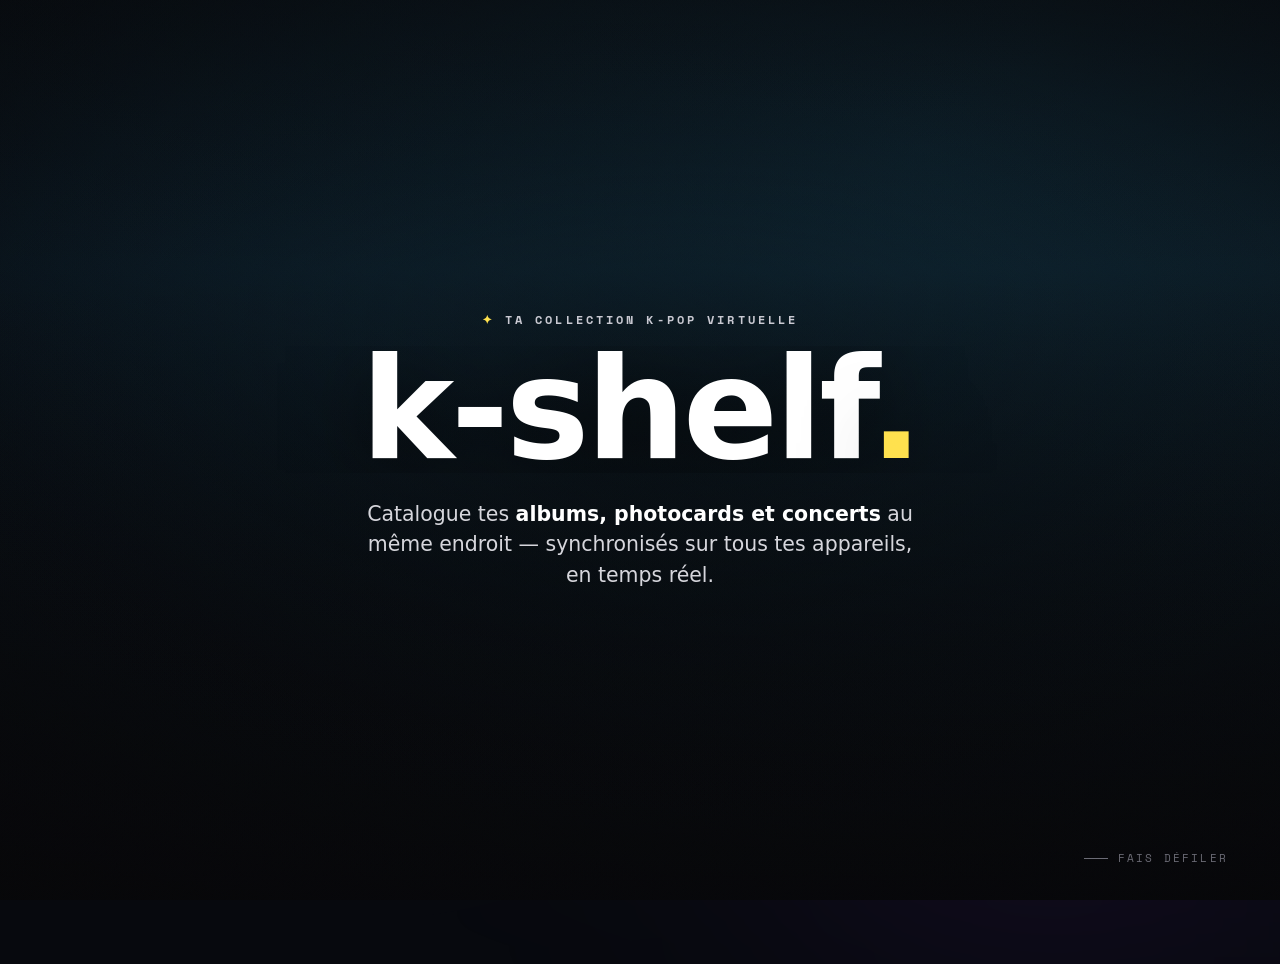
==== commit 09c81f4b: "Redesign de la page profil : fan card holographique, top 3 albums, badges Ajoute kprofile-v2.js (top" ====
--- a/index.html
+++ b/index.html
@@ -34,7 +34,7 @@
      Assure-toi que welcome.html est bien à la racine du repo (à côté d'index.html).
 ====================================================================== -->
 <div id="kl-overlay">
-  <iframe id="kl-frame" src="welcome.html" title="k-shelf" loading="eager"></iframe>
+  <iframe id="kl-frame" src="a.html" title="k-shelf" loading="eager"></iframe>
 </div>
 <style>
   #kl-overlay{position:fixed;inset:0;z-index:99999;display:none;background:#060608}
@@ -245,8 +245,164 @@
 
   </div>
 
-  <!-- PAGE PROFIL (style Kpopping) -->
+  <!-- PAGE PROFIL (fan card v2) -->
   <div id="profile-modal-overlay" class="profile-page-overlay">
+
+  <!-- ═══════════════════════════════════════════════════════════════
+     K-SHELF — PROFIL V2 (fan card + top 3 + badges)
+     Remplace ENTIÈREMENT le bloc <div id="profile-logged-in" ...>
+     existant dans index.html (l'état non connecté ne change pas).
+     Tous les IDs utilisés par firebase.js / script.js sont conservés.
+     ═══════════════════════════════════════════════════════════════ -->
+<div id="profile-logged-in" class="kprofile-page profile-hidden">
+
+  <button class="profile-page-close kprofile-close" onclick="closeProfileModal()"><span data-i18n="profile.close">✕ Fermer</span></button>
+
+  <!-- Bannière gradient (adaptative au thème) -->
+  <div class="kprofile-banner"></div>
+
+  <div class="kprofile-body">
+
+    <!-- COLONNE GAUCHE -->
+    <div class="kprofile-left">
+
+      <!-- FAN CARD (identité, style photocard) -->
+      <div class="kfc-frame">
+        <div class="kfc-card" id="kfc-card">
+          <div class="kfc-shine"></div>
+          <div class="kfc-top">
+            <span class="kfc-serial">fan card № 001</span>
+            <span class="kfc-holo">★ holo</span>
+          </div>
+
+          <div class="kprofile-avatar-wrap kfc-photo">
+            <div class="profile-avatar-large" id="profile-avatar-large">
+              <span id="profile-large-letter"></span>
+              <img id="profile-large-img" src="" alt="" style="display:none; width:100%; height:100%; object-fit:cover; border-radius:16px;">
+            </div>
+            <label class="kprofile-avatar-edit" for="profile-photo-input">✎</label>
+            <input type="file" id="profile-photo-input" accept="image/*" style="display:none" onchange="uploadProfilePhoto(this)">
+          </div>
+
+          <input type="text" id="profile-pseudo-input" class="kprofile-name-input" placeholder="Ton pseudo">
+          <p class="kprofile-email" id="profile-email-display-text"></p>
+          <input type="text" id="profile-email-display" style="display:none">
+
+          <div class="kprofile-fav-row">
+            <div class="kprofile-fav-item">
+              <span class="kprofile-fav-label">Groupe favori</span>
+              <input type="text" id="profile-fav-group" placeholder="NewJeans">
+            </div>
+            <div class="kprofile-fav-item">
+              <span class="kprofile-fav-label">Album favori</span>
+              <input type="text" id="profile-fav-album" placeholder="How Sweet">
+            </div>
+          </div>
+
+          <div class="kfc-footer">
+            <span class="kfc-logo">k-shelf<span class="kfc-dot">.</span></span>
+            <span class="kfc-copy">© 2026 — collector</span>
+          </div>
+        </div>
+      </div>
+
+      <button class="kfc-share-btn" onclick="shareFanCard()">
+        <svg viewBox="0 0 24 24" width="16" height="16" fill="none" stroke="currentColor" stroke-width="2" stroke-linecap="round" stroke-linejoin="round"><circle cx="18" cy="5" r="3"/><circle cx="6" cy="12" r="3"/><circle cx="18" cy="19" r="3"/><line x1="8.59" y1="13.51" x2="15.42" y2="17.49"/><line x1="15.41" y1="6.51" x2="8.59" y2="10.49"/></svg>
+        Partager ma fan card
+      </button>
+
+      <!-- Biases (IDs + rendu existants : renderBiasesGrid) -->
+      <div class="kprofile-card">
+        <div class="kprofile-card-header">
+          <svg class="kprofile-card-icon" viewBox="0 0 24 24" width="18" height="18" fill="#FF5C8A"><path d="M12 21.593c-.525-.445-4.783-4.144-6.622-5.672-1.839-1.529-3.378-3.538-3.378-6.021 0-2.583 2.099-4.5 4.5-4.5 1.485 0 2.886.699 3.5 1.706.614-1.007 2.015-1.706 3.5-1.706 2.401 0 4.5 1.917 4.5 4.5 0 2.483-1.539 4.492-3.378 6.021-1.839 1.528-6.097 5.227-6.622 5.672z"/></svg>
+          <span class="kprofile-card-title">Mes biases</span>
+          <span class="kprofile-card-count" id="biases-count">0/6</span>
+        </div>
+        <div id="biases-grid" class="biases-grid"></div>
+        <div class="bias-add-row">
+          <input type="text" id="bias-name-input" placeholder="Nom (ex: Minji)">
+          <input type="text" id="bias-group-input" placeholder="Groupe (ex: NewJeans)">
+          <button class="concert-add-url-btn" onclick="addBias()">+ Ajouter</button>
+        </div>
+      </div>
+
+    </div>
+
+    <!-- COLONNE DROITE -->
+    <div class="kprofile-right">
+
+      <!-- Ma collection (rendu existant : renderKprofileStats) -->
+      <div class="kprofile-card">
+        <div class="kprofile-card-header">
+          <svg class="kprofile-card-icon" viewBox="0 0 24 24" width="18" height="18" fill="none" stroke="#6b7280" stroke-width="2" stroke-linecap="round" stroke-linejoin="round"><line x1="18" y1="20" x2="18" y2="10"/><line x1="12" y1="20" x2="12" y2="4"/><line x1="6" y1="20" x2="6" y2="14"/></svg>
+          <span class="kprofile-card-title">Ma collection</span>
+        </div>
+        <div class="kprofile-stats-grid" id="kprofile-stats-grid"></div>
+      </div>
+
+      <!-- NOUVEAU : Top 3 albums -->
+      <div class="kprofile-card">
+        <div class="kprofile-card-header">
+          <svg class="kprofile-card-icon" viewBox="0 0 24 24" width="18" height="18" fill="#fbbf24"><polygon points="12 2 15.09 8.26 22 9.27 17 14.14 18.18 21.02 12 17.77 5.82 21.02 7 14.14 2 9.27 8.91 8.26 12 2"/></svg>
+          <span class="kprofile-card-title">Top 3 albums</span>
+          <span class="kprofile-card-count">favoris ★</span>
+        </div>
+        <div class="kp2-top3-grid" id="kp2-top3-grid"></div>
+      </div>
+
+      <!-- NOUVEAU : Badges de collection -->
+      <div class="kprofile-card">
+        <div class="kprofile-card-header">
+          <svg class="kprofile-card-icon" viewBox="0 0 24 24" width="18" height="18" fill="none" stroke="#a855f7" stroke-width="2" stroke-linecap="round" stroke-linejoin="round"><circle cx="12" cy="8" r="6"/><path d="M15.477 12.89 17 22l-5-3-5 3 1.523-9.11"/></svg>
+          <span class="kprofile-card-title">Badges</span>
+          <span class="kprofile-card-count" id="kp2-badges-count">0/12</span>
+        </div>
+        <div class="kp2-badges-grid" id="kp2-badges-grid"></div>
+      </div>
+
+      <!-- Réseaux sociaux (IDs existants) -->
+      <div class="kprofile-card">
+        <div class="kprofile-card-header">
+          <svg class="kprofile-card-icon" viewBox="0 0 24 24" width="18" height="18" fill="none" stroke="#6b7280" stroke-width="2" stroke-linecap="round" stroke-linejoin="round"><path d="M10 13a5 5 0 0 0 7.54.54l3-3a5 5 0 0 0-7.07-7.07l-1.72 1.71"/><path d="M14 11a5 5 0 0 0-7.54-.54l-3 3a5 5 0 0 0 7.07 7.07l1.71-1.71"/></svg>
+          <span class="kprofile-card-title">Réseaux sociaux</span>
+        </div>
+        <div class="kprofile-socials-grid">
+          <div class="kprofile-social-item">
+            <span class="kprofile-social-icon kprofile-icon-yt">
+              <svg viewBox="0 0 24 24" width="14" height="14" fill="#FF0000"><path d="M23.498 6.186a3.016 3.016 0 0 0-2.122-2.136C19.505 3.545 12 3.545 12 3.545s-7.505 0-9.377.505A3.017 3.017 0 0 0 .502 6.186C0 8.07 0 12 0 12s0 3.93.502 5.814a3.016 3.016 0 0 0 2.122 2.136c1.871.505 9.376.505 9.376.505s7.505 0 9.377-.505a3.015 3.015 0 0 0 2.122-2.136C24 15.93 24 12 24 12s0-3.93-.502-5.814zM9.545 15.568V8.432L15.818 12l-6.273 3.568z"/></svg>
+            </span>
+            <input type="text" id="profile-youtube" placeholder="@nonowarwood">
+          </div>
+          <div class="kprofile-social-item">
+            <span class="kprofile-social-icon kprofile-icon-tt">
+              <svg viewBox="0 0 24 24" width="14" height="14" fill="currentColor"><path d="M19.59 6.69a4.83 4.83 0 0 1-3.77-4.25V2h-3.45v13.67a2.89 2.89 0 0 1-2.88 2.5 2.89 2.89 0 0 1-2.89-2.89 2.89 2.89 0 0 1 2.89-2.89c.28 0 .54.04.79.1V9.01a6.28 6.28 0 0 0-.79-.05 6.34 6.34 0 0 0-6.34 6.34 6.34 6.34 0 0 0 6.34 6.34 6.34 6.34 0 0 0 6.33-6.34V8.83a8.16 8.16 0 0 0 4.77 1.52V6.9a4.85 4.85 0 0 1-1-.21z"/></svg>
+            </span>
+            <input type="text" id="profile-tiktok" placeholder="@nonowarwood">
+          </div>
+          <div class="kprofile-social-item">
+            <span class="kprofile-social-icon kprofile-icon-pin">
+              <svg viewBox="0 0 24 24" width="14" height="14" fill="#E60023"><path d="M12 0C5.373 0 0 5.373 0 12c0 5.084 3.163 9.426 7.627 11.174-.105-.949-.2-2.405.042-3.441.218-.937 1.407-5.965 1.407-5.965s-.359-.719-.359-1.782c0-1.668.967-2.914 2.171-2.914 1.023 0 1.518.769 1.518 1.69 0 1.029-.655 2.568-.994 3.995-.283 1.194.599 2.169 1.777 2.169 2.133 0 3.772-2.249 3.772-5.495 0-2.873-2.064-4.882-5.012-4.882-3.414 0-5.418 2.561-5.418 5.207 0 1.031.397 2.138.893 2.738a.36.36 0 0 1 .083.345l-.333 1.36c-.053.22-.174.267-.402.161-1.499-.698-2.436-2.889-2.436-4.649 0-3.785 2.75-7.262 7.929-7.262 4.163 0 7.398 2.967 7.398 6.931 0 4.136-2.607 7.464-6.227 7.464-1.216 0-2.359-.632-2.75-1.378l-.748 2.853c-.271 1.043-1.002 2.35-1.492 3.146C9.57 23.812 10.763 24 12 24c6.627 0 12-5.373 12-12S18.627 0 12 0z"/></svg>
+            </span>
+            <input type="text" id="profile-pinterest" placeholder="nonowarwood">
+          </div>
+          <div class="kprofile-social-item">
+            <span class="kprofile-social-icon kprofile-icon-kp">
+              <svg viewBox="0 0 24 24" width="14" height="14" fill="none"><circle cx="12" cy="12" r="12" fill="#FF5C8A"/><path d="M7 12.5c0-2.76 2.24-5 5-5s5 2.24 5 5-2.24 5-5 5-5-2.24-5-5z" fill="#fff" opacity=".9"/><circle cx="12" cy="12.5" r="2.2" fill="#FF5C8A"/></svg>
+            </span>
+            <input type="text" id="profile-kpopping" placeholder="nonowarwood">
+          </div>
+        </div>
+      </div>
+
+    </div>
+  </div>
+
+  <!-- Bouton sauvegarder flottant -->
+  <div class="kprofile-save-bar">
+    <button class="add-submit-btn" onclick="saveProfile()"><span data-i18n="profile.save">Sauvegarder les modifications</span></button>
+  </div>
+
+</div>
 
     <!-- État non connecté -->
     <div id="profile-logged-out" class="profile-page-center">
@@ -271,117 +427,6 @@
       </div>
     </div>
 
-    <!-- État connecté — style Kpopping -->
-    <div id="profile-logged-in" class="kprofile-page profile-hidden">
-
-      <button class="profile-page-close kprofile-close" onclick="closeProfileModal()"><span data-i18n="profile.close">✕ Fermer</span></button>
-
-      <!-- Bannière gradient (adaptative au thème) -->
-      <div class="kprofile-banner"></div>
-
-      <div class="kprofile-body">
-
-        <!-- COLONNE GAUCHE -->
-        <div class="kprofile-left">
-
-          <div class="kprofile-identity-card">
-            <div class="kprofile-avatar-wrap">
-              <div class="profile-avatar-large" id="profile-avatar-large">
-                <span id="profile-large-letter"></span>
-                <img id="profile-large-img" src="" alt="" style="display:none; width:100%; height:100%; object-fit:cover; border-radius:16px;">
-              </div>
-              <label class="kprofile-avatar-edit" for="profile-photo-input">✎</label>
-              <input type="file" id="profile-photo-input" accept="image/*" style="display:none" onchange="uploadProfilePhoto(this)">
-            </div>
-
-            <input type="text" id="profile-pseudo-input" class="kprofile-name-input" placeholder="Ton pseudo">
-            <p class="kprofile-email" id="profile-email-display-text"></p>
-            <input type="text" id="profile-email-display" style="display:none">
-
-            <div class="kprofile-fav-row">
-              <div class="kprofile-fav-item">
-                <span class="kprofile-fav-label">Groupe favori</span>
-                <input type="text" id="profile-fav-group" placeholder="NewJeans">
-              </div>
-              <div class="kprofile-fav-item">
-                <span class="kprofile-fav-label">Album favori</span>
-                <input type="text" id="profile-fav-album" placeholder="How Sweet">
-              </div>
-            </div>
-          </div>
-
-          <!-- Biases -->
-          <div class="kprofile-card">
-            <div class="kprofile-card-header">
-              <svg class="kprofile-card-icon" viewBox="0 0 24 24" width="18" height="18" fill="#FF5C8A"><path d="M12 21.593c-.525-.445-4.783-4.144-6.622-5.672-1.839-1.529-3.378-3.538-3.378-6.021 0-2.583 2.099-4.5 4.5-4.5 1.485 0 2.886.699 3.5 1.706.614-1.007 2.015-1.706 3.5-1.706 2.401 0 4.5 1.917 4.5 4.5 0 2.483-1.539 4.492-3.378 6.021-1.839 1.528-6.097 5.227-6.622 5.672z"/></svg>
-              <span class="kprofile-card-title">Mes biases</span>
-              <span class="kprofile-card-count" id="biases-count">0/6</span>
-            </div>
-            <div id="biases-grid" class="biases-grid"></div>
-            <div class="bias-add-row">
-              <input type="text" id="bias-name-input" placeholder="Nom (ex: Minji)">
-              <input type="text" id="bias-group-input" placeholder="Groupe (ex: NewJeans)">
-              <button class="concert-add-url-btn" onclick="addBias()">+ Ajouter</button>
-            </div>
-          </div>
-
-        </div>
-
-        <!-- COLONNE DROITE -->
-        <div class="kprofile-right">
-
-          <!-- Réseaux sociaux -->
-          <div class="kprofile-card">
-            <div class="kprofile-card-header">
-              <svg class="kprofile-card-icon" viewBox="0 0 24 24" width="18" height="18" fill="none" stroke="#6b7280" stroke-width="2" stroke-linecap="round" stroke-linejoin="round"><path d="M10 13a5 5 0 0 0 7.54.54l3-3a5 5 0 0 0-7.07-7.07l-1.72 1.71"/><path d="M14 11a5 5 0 0 0-7.54-.54l-3 3a5 5 0 0 0 7.07 7.07l1.71-1.71"/></svg>
-              <span class="kprofile-card-title">Réseaux sociaux</span>
-            </div>
-            <div class="kprofile-socials-grid">
-              <div class="kprofile-social-item">
-                <span class="kprofile-social-icon kprofile-icon-yt">
-                  <svg viewBox="0 0 24 24" width="14" height="14" fill="#FF0000"><path d="M23.498 6.186a3.016 3.016 0 0 0-2.122-2.136C19.505 3.545 12 3.545 12 3.545s-7.505 0-9.377.505A3.017 3.017 0 0 0 .502 6.186C0 8.07 0 12 0 12s0 3.93.502 5.814a3.016 3.016 0 0 0 2.122 2.136c1.871.505 9.376.505 9.376.505s7.505 0 9.377-.505a3.015 3.015 0 0 0 2.122-2.136C24 15.93 24 12 24 12s0-3.93-.502-5.814zM9.545 15.568V8.432L15.818 12l-6.273 3.568z"/></svg>
-                </span>
-                <input type="text" id="profile-youtube" placeholder="@nonowarwood">
-              </div>
-              <div class="kprofile-social-item">
-                <span class="kprofile-social-icon kprofile-icon-tt">
-                  <svg viewBox="0 0 24 24" width="14" height="14" fill="currentColor"><path d="M19.59 6.69a4.83 4.83 0 0 1-3.77-4.25V2h-3.45v13.67a2.89 2.89 0 0 1-2.88 2.5 2.89 2.89 0 0 1-2.89-2.89 2.89 2.89 0 0 1 2.89-2.89c.28 0 .54.04.79.1V9.01a6.28 6.28 0 0 0-.79-.05 6.34 6.34 0 0 0-6.34 6.34 6.34 6.34 0 0 0 6.34 6.34 6.34 6.34 0 0 0 6.33-6.34V8.83a8.16 8.16 0 0 0 4.77 1.52V6.9a4.85 4.85 0 0 1-1-.21z"/></svg>
-                </span>
-                <input type="text" id="profile-tiktok" placeholder="@nonowarwood">
-              </div>
-              <div class="kprofile-social-item">
-                <span class="kprofile-social-icon kprofile-icon-pin">
-                  <svg viewBox="0 0 24 24" width="14" height="14" fill="#E60023"><path d="M12 0C5.373 0 0 5.373 0 12c0 5.084 3.163 9.426 7.627 11.174-.105-.949-.2-2.405.042-3.441.218-.937 1.407-5.965 1.407-5.965s-.359-.719-.359-1.782c0-1.668.967-2.914 2.171-2.914 1.023 0 1.518.769 1.518 1.69 0 1.029-.655 2.568-.994 3.995-.283 1.194.599 2.169 1.777 2.169 2.133 0 3.772-2.249 3.772-5.495 0-2.873-2.064-4.882-5.012-4.882-3.414 0-5.418 2.561-5.418 5.207 0 1.031.397 2.138.893 2.738a.36.36 0 0 1 .083.345l-.333 1.36c-.053.22-.174.267-.402.161-1.499-.698-2.436-2.889-2.436-4.649 0-3.785 2.75-7.262 7.929-7.262 4.163 0 7.398 2.967 7.398 6.931 0 4.136-2.607 7.464-6.227 7.464-1.216 0-2.359-.632-2.75-1.378l-.748 2.853c-.271 1.043-1.002 2.35-1.492 3.146C9.57 23.812 10.763 24 12 24c6.627 0 12-5.373 12-12S18.627 0 12 0z"/></svg>
-                </span>
-                <input type="text" id="profile-pinterest" placeholder="nonowarwood">
-              </div>
-              <div class="kprofile-social-item">
-                <span class="kprofile-social-icon kprofile-icon-kp">
-                  <svg viewBox="0 0 24 24" width="14" height="14" fill="none"><circle cx="12" cy="12" r="12" fill="#FF5C8A"/><path d="M7 12.5c0-2.76 2.24-5 5-5s5 2.24 5 5-2.24 5-5 5-5-2.24-5-5z" fill="#fff" opacity=".9"/><circle cx="12" cy="12.5" r="2.2" fill="#FF5C8A"/></svg>
-                </span>
-                <input type="text" id="profile-kpopping" placeholder="nonowarwood">
-              </div>
-            </div>
-          </div>
-
-          <!-- Stats -->
-          <div class="kprofile-card">
-            <div class="kprofile-card-header">
-              <svg class="kprofile-card-icon" viewBox="0 0 24 24" width="18" height="18" fill="none" stroke="#6b7280" stroke-width="2" stroke-linecap="round" stroke-linejoin="round"><line x1="18" y1="20" x2="18" y2="10"/><line x1="12" y1="20" x2="12" y2="4"/><line x1="6" y1="20" x2="6" y2="14"/></svg>
-              <span class="kprofile-card-title">Ma collection</span>
-            </div>
-            <div class="kprofile-stats-grid" id="kprofile-stats-grid"></div>
-          </div>
-
-        </div>
-      </div>
-
-      <!-- Bouton sauvegarder flottant -->
-      <div class="kprofile-save-bar">
-        <button class="add-submit-btn" onclick="saveProfile()"><span data-i18n="profile.save">Sauvegarder les modifications</span></button>
-      </div>
-
-    </div>
   </div>
 
     <!-- MODAL AJOUT ALBUM -->
@@ -702,6 +747,7 @@
   <script src="script.js"></script>
   <link rel="stylesheet" href="profile.css">
   <script src="profile.js"></script>
+  <script src="kprofile-v2.js"></script>
   <script>
     // Si l'URL contient ?profile=, afficher le profil public au lieu de l'app
     if (window.checkForPublicProfile) window.checkForPublicProfile();
--- a/style.css
+++ b/style.css
@@ -6380,3 +6380,238 @@
 }
 .pp-follow-guest { background: rgba(255,255,255,0.08); color: #c5cad4; border: 1px solid rgba(255,255,255,0.18); box-shadow: none; }
 .pp-follow-self { font-size: 0.85rem; color: #808799; }
+
+/* ═══════════════════════════════════════════════════════════════
+   K-SHELF — PROFIL V2 (fan card + top 3 + badges)
+   À AJOUTER à la fin de style.css.
+   Utilise les variables de thème existantes (--surface, --accent,
+   --text-primary, --text-secondary) → compatible avec les 6 thèmes.
+   ═══════════════════════════════════════════════════════════════ */
+
+/* --- FAN CARD --- */
+.kfc-frame {
+  position: relative;
+  border-radius: 24px;
+  padding: 2px;
+  background: linear-gradient(120deg, #4f8ef7, #e040a0, #f5ff00, #34d399, #4f8ef7);
+  background-size: 300% 300%;
+  animation: kfcHolo 7s ease infinite;
+  transform: rotate(-1.4deg);
+  transition: transform 0.45s cubic-bezier(0.16, 1, 0.3, 1);
+  box-shadow: 0 24px 60px rgba(0, 0, 0, 0.45);
+}
+.kfc-frame:hover { transform: rotate(0deg) scale(1.015); }
+@keyframes kfcHolo {
+  0% { background-position: 0% 50%; }
+  50% { background-position: 100% 50%; }
+  100% { background-position: 0% 50%; }
+}
+
+.kfc-card {
+  position: relative;
+  overflow: hidden;
+  border-radius: 22px;
+  background: var(--surface, rgba(13, 17, 23, 0.96));
+  backdrop-filter: var(--blur, blur(20px));
+  padding: 18px 18px 20px;
+  display: flex;
+  flex-direction: column;
+  gap: 14px;
+}
+
+.kfc-shine {
+  position: absolute;
+  top: -40%;
+  left: 0;
+  width: 60px;
+  height: 180%;
+  background: linear-gradient(90deg, rgba(255,255,255,0), rgba(255,255,255,0.12), rgba(255,255,255,0));
+  animation: kfcShine 4.5s ease-in-out infinite;
+  pointer-events: none;
+  z-index: 3;
+}
+@keyframes kfcShine {
+  0% { transform: translateX(-120%) rotate(18deg); }
+  100% { transform: translateX(520%) rotate(18deg); }
+}
+
+.kfc-top {
+  display: flex;
+  align-items: center;
+  justify-content: space-between;
+}
+.kfc-serial {
+  font-family: 'Space Mono', monospace;
+  font-size: 0.62rem;
+  font-weight: 700;
+  letter-spacing: 0.24em;
+  text-transform: uppercase;
+  color: var(--text-secondary, #808799);
+}
+.kfc-holo {
+  font-family: 'Space Mono', monospace;
+  font-size: 0.62rem;
+  letter-spacing: 0.14em;
+  text-transform: uppercase;
+  color: #fbbf24;
+}
+
+/* Photo pleine largeur dans la carte (réutilise .profile-avatar-large) */
+.kfc-photo {
+  width: 100% !important;
+  height: 240px;
+  margin: 0 !important;
+}
+.kfc-photo .profile-avatar-large {
+  width: 100% !important;
+  height: 100% !important;
+  border-radius: 16px;
+  font-size: 3rem;
+}
+.kfc-photo .kprofile-avatar-edit { bottom: 10px; right: 10px; }
+
+.kfc-footer {
+  display: flex;
+  align-items: center;
+  justify-content: space-between;
+  border-top: 1px solid rgba(255, 255, 255, 0.08);
+  padding-top: 12px;
+}
+.kfc-logo {
+  font-family: 'Syne', sans-serif;
+  font-weight: 800;
+  font-size: 0.92rem;
+  color: var(--text-primary, #fff);
+}
+.kfc-dot { color: #f5ff00; }
+.kfc-copy {
+  font-family: 'Space Mono', monospace;
+  font-size: 0.6rem;
+  letter-spacing: 0.12em;
+  color: var(--text-secondary, #808799);
+}
+
+.kfc-share-btn {
+  display: flex;
+  align-items: center;
+  justify-content: center;
+  gap: 9px;
+  width: 100%;
+  padding: 13px 20px;
+  margin-top: 14px;
+  border-radius: 14px;
+  border: none;
+  cursor: pointer;
+  font-family: 'Plus Jakarta Sans', sans-serif;
+  font-size: 0.9rem;
+  font-weight: 700;
+  background: var(--text-primary, #f6f6f8);
+  color: var(--bg, #08090c);
+  transition: transform 0.2s, opacity 0.2s;
+}
+.kfc-share-btn:hover { transform: translateY(-1px); opacity: 0.92; }
+
+/* --- TOP 3 ALBUMS --- */
+.kp2-top3-grid {
+  display: grid;
+  grid-template-columns: repeat(3, minmax(0, 1fr));
+  gap: 14px;
+}
+.kp2-top3-item { position: relative; cursor: pointer; }
+.kp2-top3-cover {
+  aspect-ratio: 1;
+  border-radius: 14px;
+  overflow: hidden;
+  background: rgba(255, 255, 255, 0.04);
+  border: 1px solid rgba(255, 255, 255, 0.08);
+}
+.kp2-top3-cover img {
+  width: 100%; height: 100%;
+  object-fit: cover; display: block;
+  transition: transform 0.35s;
+}
+.kp2-top3-item:hover .kp2-top3-cover img { transform: scale(1.05); }
+.kp2-top3-rank {
+  position: absolute;
+  top: -9px; left: -9px;
+  width: 30px; height: 30px;
+  border-radius: 100px;
+  display: flex; align-items: center; justify-content: center;
+  font-family: 'Syne', sans-serif;
+  font-weight: 800;
+  font-size: 0.85rem;
+  box-shadow: 0 5px 14px rgba(0, 0, 0, 0.5);
+  z-index: 2;
+}
+.kp2-rank-1 { background: #f5ff00; color: #08090c; }
+.kp2-rank-2 { background: #d6d6dc; color: #08090c; }
+.kp2-rank-3 { background: #a06b3c; color: #fff; }
+.kp2-top3-title {
+  font-size: 0.78rem;
+  font-weight: 700;
+  margin: 8px 0 0;
+  color: var(--text-primary, #fff);
+  white-space: nowrap; overflow: hidden; text-overflow: ellipsis;
+}
+.kp2-top3-artist {
+  font-family: 'Space Mono', monospace;
+  font-size: 0.6rem;
+  letter-spacing: 0.1em;
+  text-transform: uppercase;
+  color: var(--text-secondary, #808799);
+  margin: 3px 0 0;
+  white-space: nowrap; overflow: hidden; text-overflow: ellipsis;
+}
+.kp2-top3-empty {
+  grid-column: 1 / -1;
+  color: var(--text-secondary, #808799);
+  font-size: 0.82rem;
+  text-align: center;
+  padding: 18px 0;
+}
+
+/* --- BADGES (compact) --- */
+.kp2-badges-grid {
+  display: grid;
+  grid-template-columns: repeat(2, minmax(0, 1fr));
+  gap: 10px;
+}
+.kp2-badge {
+  display: flex;
+  align-items: center;
+  gap: 11px;
+  padding: 10px 12px;
+  border-radius: 13px;
+  border: 1px solid rgba(255, 255, 255, 0.08);
+  background: rgba(255, 255, 255, 0.02);
+  min-width: 0;
+}
+.kp2-badge.unlocked {
+  border-color: rgba(245, 255, 0, 0.22);
+  background: linear-gradient(160deg, rgba(245, 255, 0, 0.05), rgba(255, 255, 255, 0.02) 60%);
+}
+.kp2-badge.locked { opacity: 0.42; }
+.kp2-badge-icon {
+  width: 32px; height: 32px;
+  border-radius: 10px;
+  flex-shrink: 0;
+  display: flex; align-items: center; justify-content: center;
+}
+.kp2-badge-name {
+  font-size: 0.76rem;
+  font-weight: 700;
+  color: var(--text-primary, #fff);
+  margin: 0;
+  white-space: nowrap; overflow: hidden; text-overflow: ellipsis;
+}
+.kp2-badge-desc {
+  font-size: 0.65rem;
+  color: var(--text-secondary, #808799);
+  margin: 2px 0 0;
+  white-space: nowrap; overflow: hidden; text-overflow: ellipsis;
+}
+
+@media (max-width: 700px) {
+  .kp2-badges-grid { grid-template-columns: 1fr; }
+  .kfc-frame { transform: none; }
+}
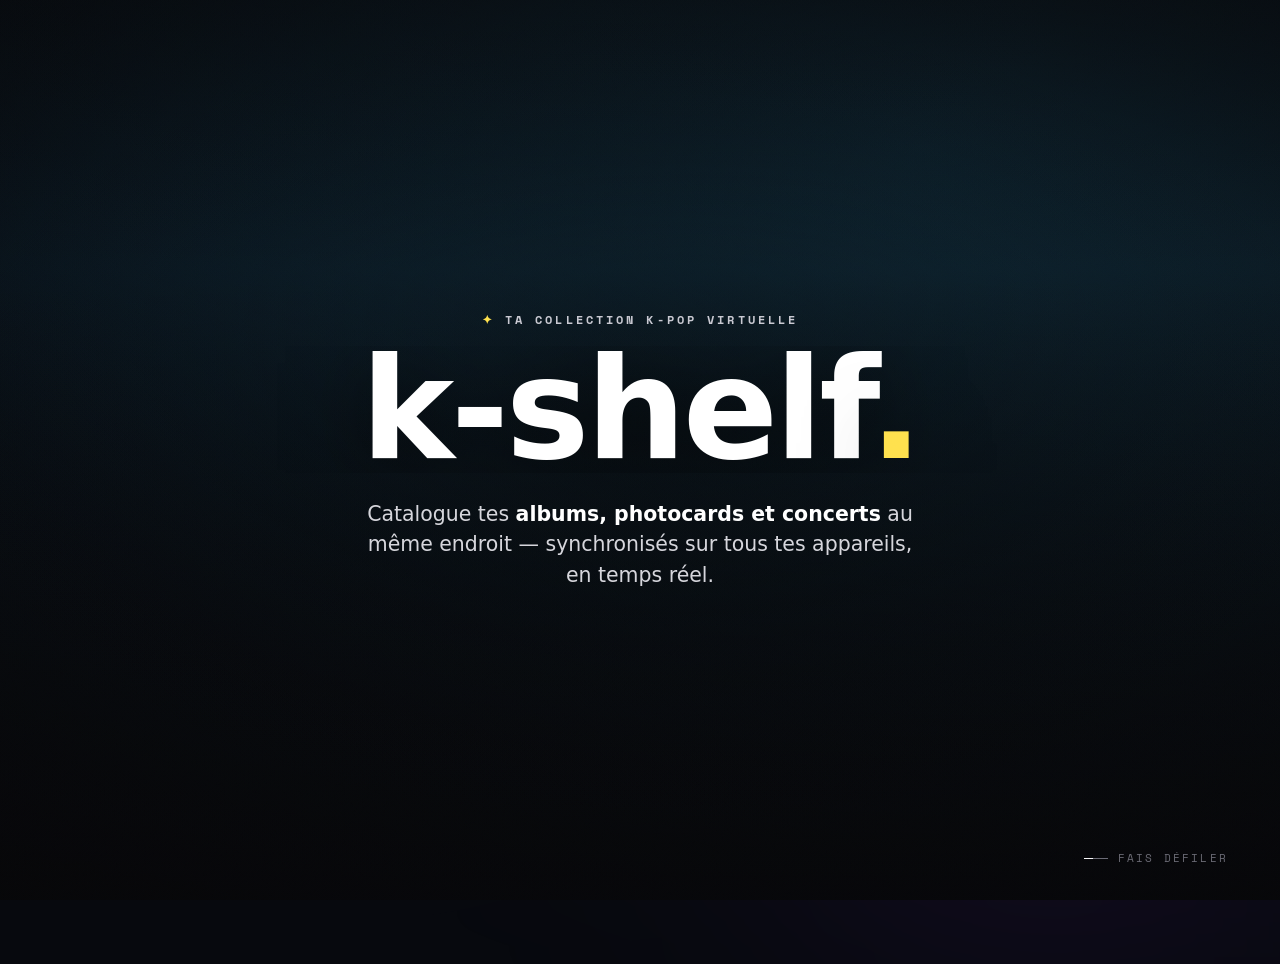
==== commit 2aea8862: "Refactor profile layout and update biases section Removed the biases section and added new elements " ====
--- a/index.html
+++ b/index.html
@@ -259,7 +259,12 @@
   <button class="profile-page-close kprofile-close" onclick="closeProfileModal()"><span data-i18n="profile.close">✕ Fermer</span></button>
 
   <!-- Bannière gradient (adaptative au thème) -->
-  <div class="kprofile-banner"></div>
+  <div class="kprofile-banner">
+    <div class="kp2-hero">
+      <div class="kp2-hero-label"><span class="kp2-hero-star">✦</span>&nbsp;&nbsp;profil de fan</div>
+      <div class="kp2-hero-name" id="kp2-hero-name">profil<span class="kp2-hero-dot">.</span></div>
+    </div>
+  </div>
 
   <div class="kprofile-body">
 
@@ -311,21 +316,6 @@
         Partager ma fan card
       </button>
 
-      <!-- Biases (IDs + rendu existants : renderBiasesGrid) -->
-      <div class="kprofile-card">
-        <div class="kprofile-card-header">
-          <svg class="kprofile-card-icon" viewBox="0 0 24 24" width="18" height="18" fill="#FF5C8A"><path d="M12 21.593c-.525-.445-4.783-4.144-6.622-5.672-1.839-1.529-3.378-3.538-3.378-6.021 0-2.583 2.099-4.5 4.5-4.5 1.485 0 2.886.699 3.5 1.706.614-1.007 2.015-1.706 3.5-1.706 2.401 0 4.5 1.917 4.5 4.5 0 2.483-1.539 4.492-3.378 6.021-1.839 1.528-6.097 5.227-6.622 5.672z"/></svg>
-          <span class="kprofile-card-title">Mes biases</span>
-          <span class="kprofile-card-count" id="biases-count">0/6</span>
-        </div>
-        <div id="biases-grid" class="biases-grid"></div>
-        <div class="bias-add-row">
-          <input type="text" id="bias-name-input" placeholder="Nom (ex: Minji)">
-          <input type="text" id="bias-group-input" placeholder="Groupe (ex: NewJeans)">
-          <button class="concert-add-url-btn" onclick="addBias()">+ Ajouter</button>
-        </div>
-      </div>
-
     </div>
 
     <!-- COLONNE DROITE -->
@@ -345,23 +335,22 @@
         <div class="kprofile-card-header">
           <svg class="kprofile-card-icon" viewBox="0 0 24 24" width="18" height="18" fill="#fbbf24"><polygon points="12 2 15.09 8.26 22 9.27 17 14.14 18.18 21.02 12 17.77 5.82 21.02 7 14.14 2 9.27 8.91 8.26 12 2"/></svg>
           <span class="kprofile-card-title">Top 3 albums</span>
-          <span class="kprofile-card-count">favoris ★</span>
+          <span class="kprofile-card-count">clique pour choisir</span>
         </div>
         <div class="kp2-top3-grid" id="kp2-top3-grid"></div>
-      </div>
-
-      <!-- NOUVEAU : Badges de collection -->
-      <div class="kprofile-card">
-        <div class="kprofile-card-header">
-          <svg class="kprofile-card-icon" viewBox="0 0 24 24" width="18" height="18" fill="none" stroke="#a855f7" stroke-width="2" stroke-linecap="round" stroke-linejoin="round"><circle cx="12" cy="8" r="6"/><path d="M15.477 12.89 17 22l-5-3-5 3 1.523-9.11"/></svg>
-          <span class="kprofile-card-title">Badges</span>
-          <span class="kprofile-card-count" id="kp2-badges-count">0/12</span>
-        </div>
-        <div class="kp2-badges-grid" id="kp2-badges-grid"></div>
-      </div>
-
-      <!-- Réseaux sociaux (IDs existants) -->
-      <div class="kprofile-card">
+        <div class="kp2-picker" id="kp2-picker" style="display:none">
+          <div class="kp2-picker-head">
+            <span class="kp2-picker-title" id="kp2-picker-title">choisir l'album</span>
+            <button class="kp2-picker-close" onclick="closeTop3Picker()">✕</button>
+          </div>
+          <div class="kp2-picker-grid" id="kp2-picker-grid"></div>
+        </div>
+      </div>
+
+    </div>
+
+    <!-- Réseaux sociaux (rangée 2, colonne gauche) -->
+    <div class="kprofile-card kp2-socials-card">
         <div class="kprofile-card-header">
           <svg class="kprofile-card-icon" viewBox="0 0 24 24" width="18" height="18" fill="none" stroke="#6b7280" stroke-width="2" stroke-linecap="round" stroke-linejoin="round"><path d="M10 13a5 5 0 0 0 7.54.54l3-3a5 5 0 0 0-7.07-7.07l-1.72 1.71"/><path d="M14 11a5 5 0 0 0-7.54-.54l-3 3a5 5 0 0 0 7.07 7.07l1.71-1.71"/></svg>
           <span class="kprofile-card-title">Réseaux sociaux</span>
@@ -392,8 +381,43 @@
             <input type="text" id="profile-kpopping" placeholder="nonowarwood">
           </div>
         </div>
-      </div>
-
+    </div>
+
+    <!-- Mes biases (rangée 2, colonne droite) -->
+    <div class="kprofile-card kp2-biases-card">
+      <div class="kprofile-card-header">
+        <svg class="kprofile-card-icon" viewBox="0 0 24 24" width="18" height="18" fill="#FF5C8A"><path d="M12 21.593c-.525-.445-4.783-4.144-6.622-5.672-1.839-1.529-3.378-3.538-3.378-6.021 0-2.583 2.099-4.5 4.5-4.5 1.485 0 2.886.699 3.5 1.706.614-1.007 2.015-1.706 3.5-1.706 2.401 0 4.5 1.917 4.5 4.5 0 2.483-1.539 4.492-3.378 6.021-1.839 1.528-6.097 5.227-6.622 5.672z"/></svg>
+        <span class="kprofile-card-title">Mes biases</span>
+        <span class="kprofile-card-count" id="biases-count">0/6</span>
+      </div>
+      <div class="kp2-biases-outer">
+        <div id="biases-grid" class="biases-grid kp2-biases-inner"></div>
+        <div class="kp2-add-tile" id="kp2-add-tile">
+          <button class="kp2-add-plus" onclick="openBiasAdd()">
+            <span class="kp2-plus-sign">+</span>
+            <span class="kp2-plus-label">ajouter un bias</span>
+          </button>
+          <div class="kp2-add-form">
+            <input type="text" id="bias-name-input" placeholder="Nom (ex: Minji)">
+            <input type="text" id="bias-group-input" placeholder="Groupe">
+            <div class="kp2-add-actions">
+              <button class="kp2-add-submit" onclick="addBias()">Ajouter</button>
+              <button class="kp2-add-cancel" onclick="closeBiasAdd()">✕</button>
+            </div>
+            <span class="kp2-add-hint">photo trouvée automatiquement ✨</span>
+          </div>
+        </div>
+      </div>
+    </div>
+
+    <!-- Badges de collection (pleine largeur) -->
+    <div class="kprofile-card kp2-badges-card">
+      <div class="kprofile-card-header">
+        <svg class="kprofile-card-icon" viewBox="0 0 24 24" width="18" height="18" fill="none" stroke="#a855f7" stroke-width="2" stroke-linecap="round" stroke-linejoin="round"><circle cx="12" cy="8" r="6"/><path d="M15.477 12.89 17 22l-5-3-5 3 1.523-9.11"/></svg>
+        <span class="kprofile-card-title">Badges de collection</span>
+        <span class="kprofile-card-count" id="kp2-badges-count">0/12</span>
+      </div>
+      <div class="kp2-badges-grid" id="kp2-badges-grid"></div>
     </div>
   </div>
 
